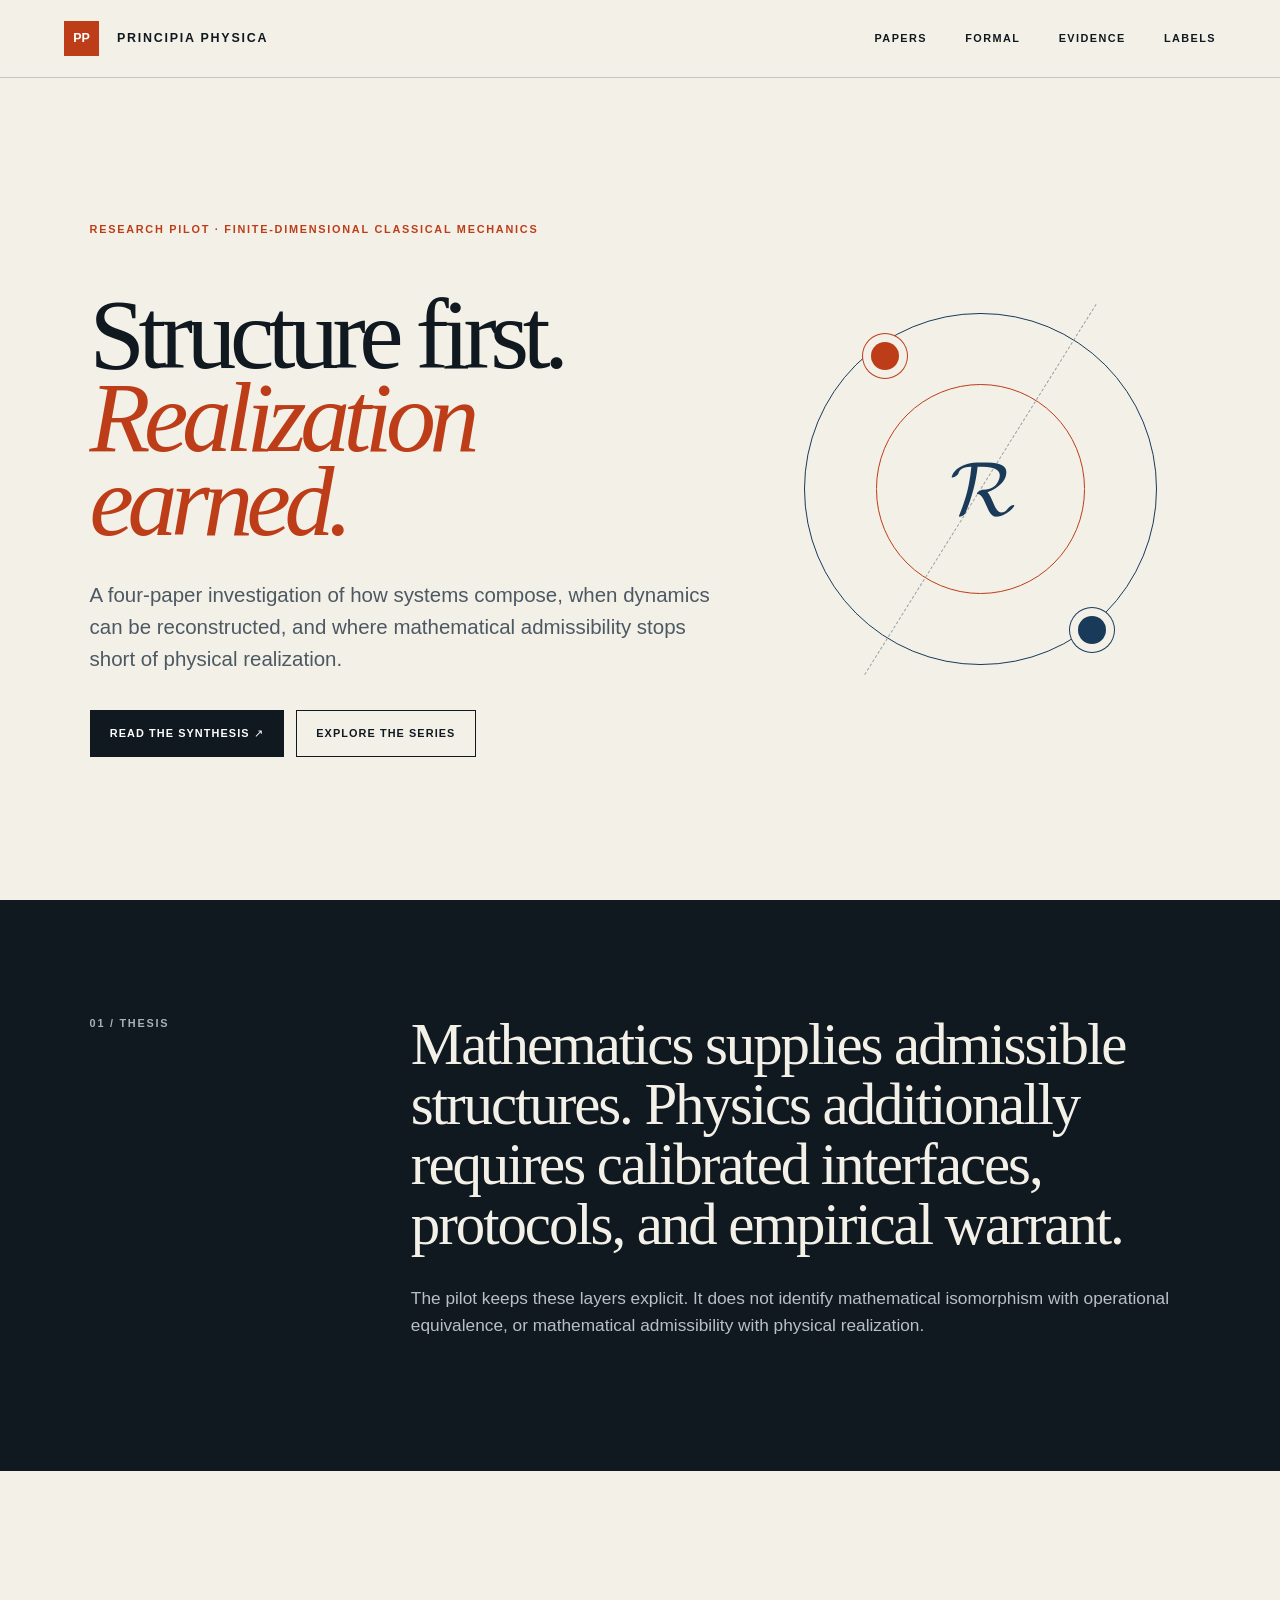
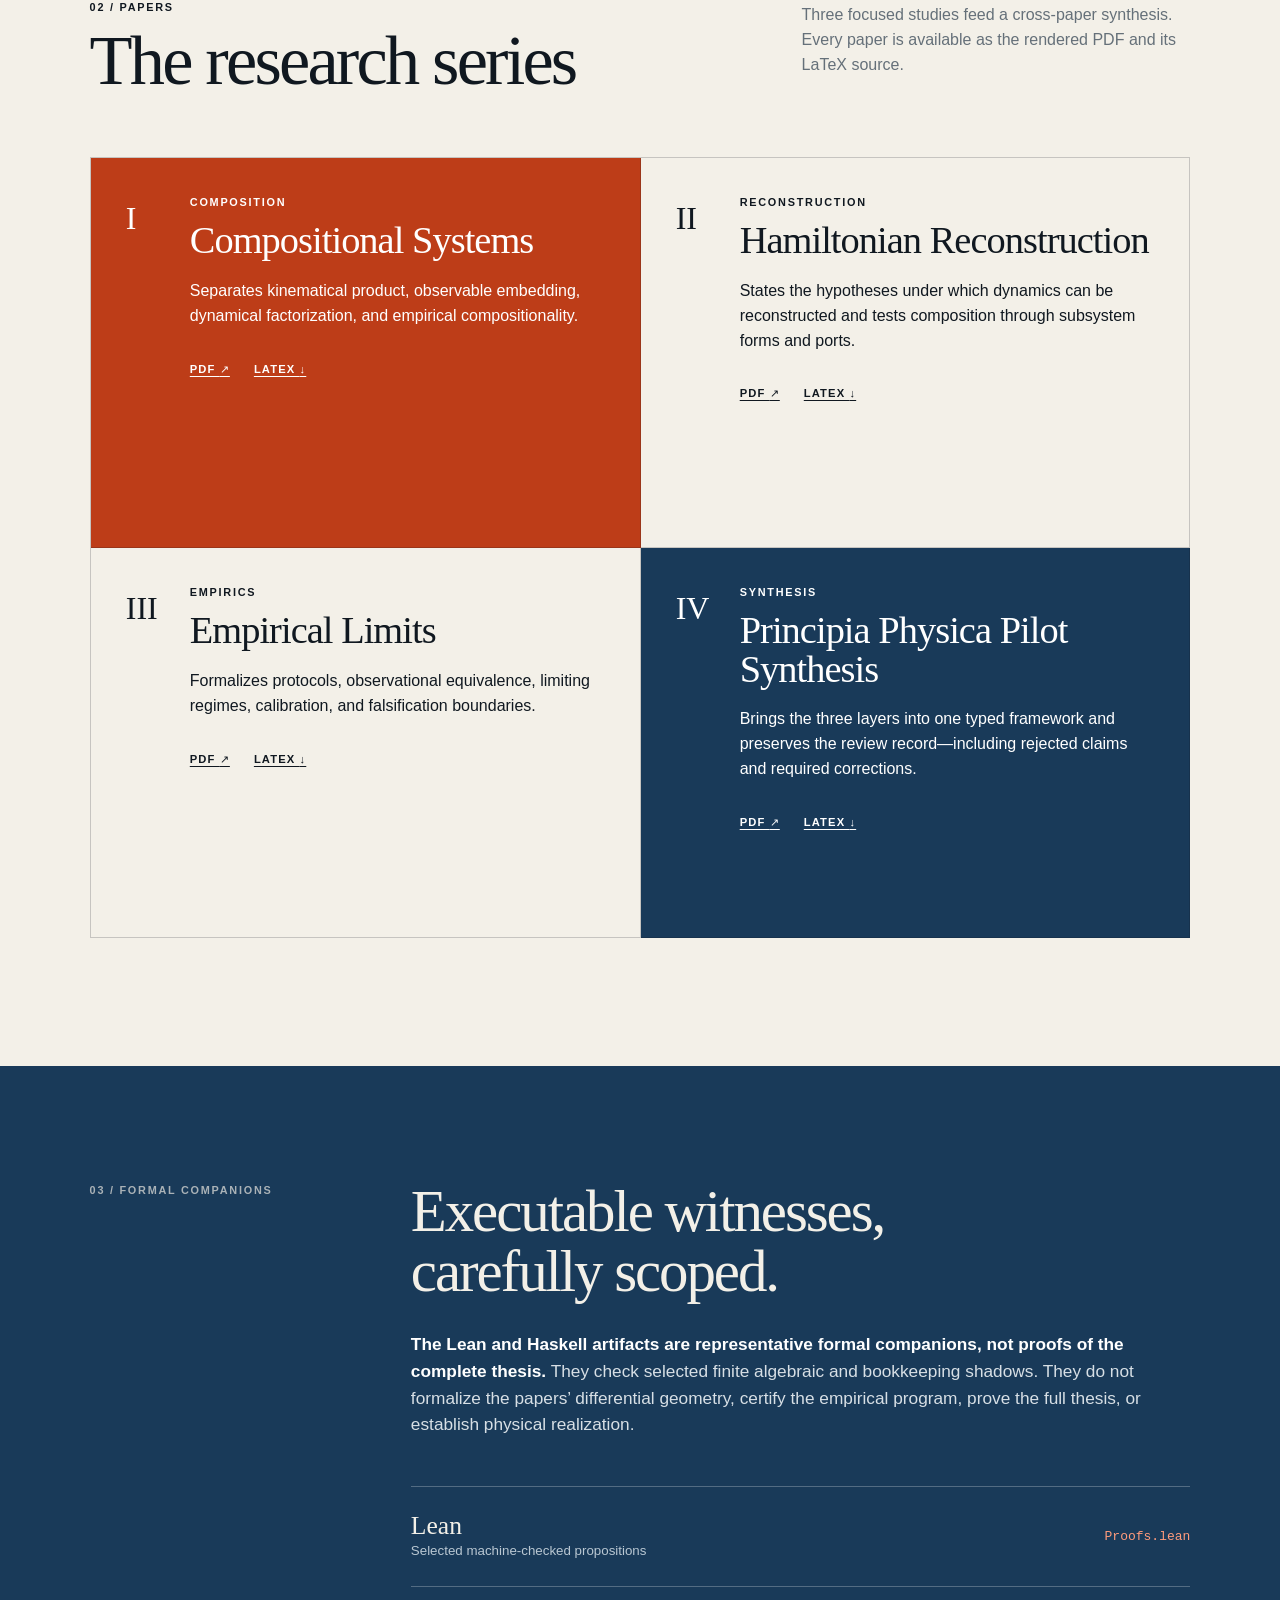
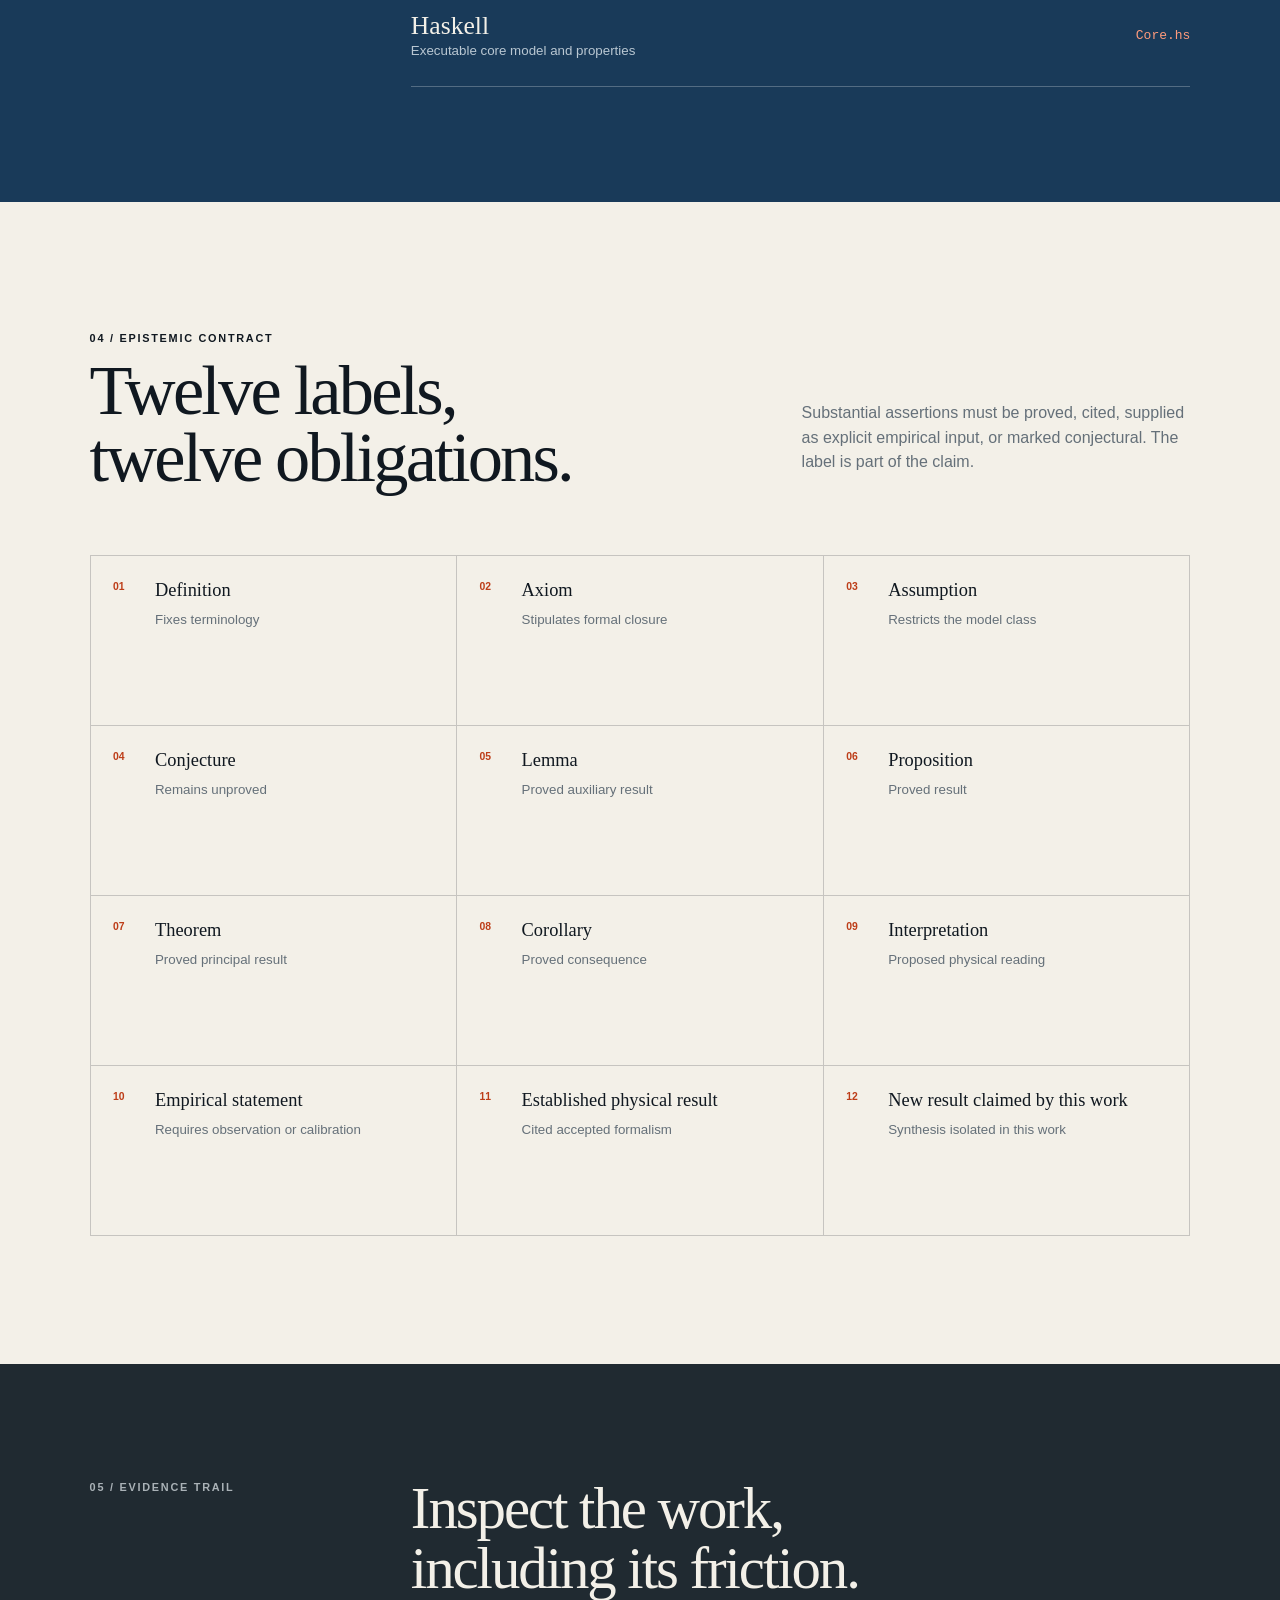
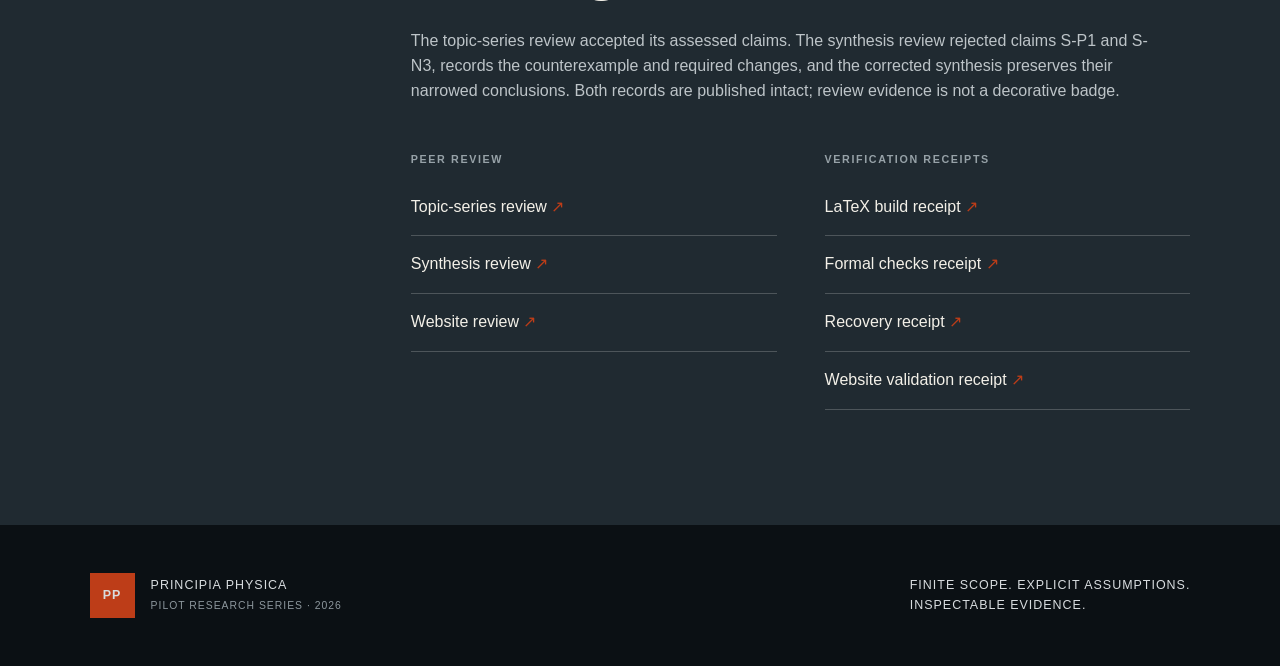
==== website/index.html @ 063b4751 "Release" ====
<!doctype html>
<html lang="en">
<head>
  <meta charset="utf-8">
  <meta name="viewport" content="width=device-width, initial-scale=1">
  <meta name="description" content="A four-paper pilot on composition, reconstruction, and empirical discipline in finite-dimensional classical mechanics.">
  <meta property="og:type" content="website">
  <meta property="og:title" content="Principia Physica — Pilot Series">
  <meta property="og:description" content="Four papers, representative formal companions, and an inspectable evidence trail.">
  <meta property="og:image" content="og.png">
  <meta property="og:image:width" content="1200">
  <meta property="og:image:height" content="630">
  <meta name="twitter:card" content="summary_large_image">
  <title>Principia Physica — Pilot Series</title>
  <link rel="stylesheet" href="styles.css">
</head>
<body>
  <a class="skip-link" href="#content">Skip to content</a>
  <header class="masthead">
    <a class="wordmark" href="#top" aria-label="Principia Physica home"><span>PP</span> Principia Physica</a>
    <nav aria-label="Primary navigation">
      <a href="#papers">Papers</a><a href="#formal">Formal</a><a href="#evidence">Evidence</a><a href="#labels">Labels</a>
    </nav>
  </header>
  <main id="content">
    <section class="hero" id="top" aria-labelledby="hero-title">
      <div class="hero-copy">
        <p class="kicker">Research pilot · finite-dimensional classical mechanics</p>
        <h1 id="hero-title">Structure first.<br><em>Realization earned.</em></h1>
        <p class="lede">A four-paper investigation of how systems compose, when dynamics can be reconstructed, and where mathematical admissibility stops short of physical realization.</p>
        <div class="hero-actions"><a class="button primary" href="papers/pdf/synthesis.pdf">Read the synthesis <span aria-hidden="true">↗</span></a><a class="button" href="#papers">Explore the series</a></div>
      </div>
      <div class="orbit" aria-hidden="true"><div class="ring ring-one"></div><div class="ring ring-two"></div><div class="axis"></div><div class="mass mass-a"></div><div class="mass mass-b"></div><span>𝓡</span></div>
    </section>

    <section class="thesis band" aria-labelledby="thesis-title">
      <p class="section-number">01 / Thesis</p>
      <div><h2 id="thesis-title">Mathematics supplies admissible structures. Physics additionally requires calibrated interfaces, protocols, and empirical warrant.</h2><p>The pilot keeps these layers explicit. It does not identify mathematical isomorphism with operational equivalence, or mathematical admissibility with physical realization.</p></div>
    </section>

    <section class="papers" id="papers" aria-labelledby="papers-title">
      <div class="section-head"><div><p class="section-number">02 / Papers</p><h2 id="papers-title">The research series</h2></div><p>Three focused studies feed a cross-paper synthesis. Every paper is available as the rendered PDF and its LaTeX source.</p></div>
      <div class="paper-grid">
        <article class="paper featured"><p class="paper-index">I</p><div><p class="tag">Composition</p><h3>Compositional Systems</h3><p>Separates kinematical product, observable embedding, dynamical factorization, and empirical compositionality.</p><div class="links"><a href="papers/pdf/compositional-systems.pdf">PDF <span aria-hidden="true">↗</span></a><a href="papers/latex/compositional-systems.tex">LaTeX <span aria-hidden="true">↓</span></a></div></div></article>
        <article class="paper"><p class="paper-index">II</p><div><p class="tag">Reconstruction</p><h3>Hamiltonian Reconstruction</h3><p>States the hypotheses under which dynamics can be reconstructed and tests composition through subsystem forms and ports.</p><div class="links"><a href="papers/pdf/hamiltonian-reconstruction.pdf">PDF <span aria-hidden="true">↗</span></a><a href="papers/latex/hamiltonian-reconstruction.tex">LaTeX <span aria-hidden="true">↓</span></a></div></div></article>
        <article class="paper"><p class="paper-index">III</p><div><p class="tag">Empirics</p><h3>Empirical Limits</h3><p>Formalizes protocols, observational equivalence, limiting regimes, calibration, and falsification boundaries.</p><div class="links"><a href="papers/pdf/empirical-limits.pdf">PDF <span aria-hidden="true">↗</span></a><a href="papers/latex/empirical-limits.tex">LaTeX <span aria-hidden="true">↓</span></a></div></div></article>
        <article class="paper synthesis"><p class="paper-index">IV</p><div><p class="tag">Synthesis</p><h3>Principia Physica Pilot Synthesis</h3><p>Brings the three layers into one typed framework and preserves the review record—including rejected claims and required corrections.</p><div class="links"><a href="papers/pdf/synthesis.pdf">PDF <span aria-hidden="true">↗</span></a><a href="papers/latex/synthesis.tex">LaTeX <span aria-hidden="true">↓</span></a></div></div></article>
      </div>
    </section>

    <section class="formal band" id="formal" aria-labelledby="formal-title">
      <p class="section-number">03 / Formal companions</p>
      <div><h2 id="formal-title">Executable witnesses,<br>carefully scoped.</h2><p class="formal-note"><strong>The Lean and Haskell artifacts are representative formal companions, not proofs of the complete thesis.</strong> They check selected finite algebraic and bookkeeping shadows. They do not formalize the papers’ differential geometry, certify the empirical program, prove the full thesis, or establish physical realization.</p><div class="artifact-list"><a href="formal/lean/Proofs.lean"><span><b>Lean</b><small>Selected machine-checked propositions</small></span><code>Proofs.lean</code></a><a href="formal/haskell/Core.hs"><span><b>Haskell</b><small>Executable core model and properties</small></span><code>Core.hs</code></a></div></div>
    </section>

    <section class="labels" id="labels" aria-labelledby="labels-title">
      <div class="section-head"><div><p class="section-number">04 / Epistemic contract</p><h2 id="labels-title">Twelve labels,<br>twelve obligations.</h2></div><p>Substantial assertions must be proved, cited, supplied as explicit empirical input, or marked conjectural. The label is part of the claim.</p></div>
      <ol class="label-grid">
        <li><span>01</span><b>Definition</b><small>Fixes terminology</small></li><li><span>02</span><b>Axiom</b><small>Stipulates formal closure</small></li><li><span>03</span><b>Assumption</b><small>Restricts the model class</small></li><li><span>04</span><b>Conjecture</b><small>Remains unproved</small></li><li><span>05</span><b>Lemma</b><small>Proved auxiliary result</small></li><li><span>06</span><b>Proposition</b><small>Proved result</small></li><li><span>07</span><b>Theorem</b><small>Proved principal result</small></li><li><span>08</span><b>Corollary</b><small>Proved consequence</small></li><li><span>09</span><b>Interpretation</b><small>Proposed physical reading</small></li><li><span>10</span><b>Empirical statement</b><small>Requires observation or calibration</small></li><li><span>11</span><b>Established physical result</b><small>Cited accepted formalism</small></li><li><span>12</span><b>New result claimed by this work</b><small>Synthesis isolated in this work</small></li>
      </ol>
    </section>

    <section class="evidence band" id="evidence" aria-labelledby="evidence-title">
      <p class="section-number">05 / Evidence trail</p>
      <div><h2 id="evidence-title">Inspect the work,<br>including its friction.</h2><p>The topic-series review accepted its assessed claims. The synthesis review rejected claims S-P1 and S-N3, records the counterexample and required changes, and the corrected synthesis preserves their narrowed conclusions. Both records are published intact; review evidence is not a decorative badge.</p><div class="evidence-grid"><div><h3>Peer review</h3><a href="reviews/topic-series-review.json">Topic-series review</a><a href="reviews/synthesis-review.json">Synthesis review</a><a href="reviews/website-review.json">Website review</a></div><div><h3>Verification receipts</h3><a href="receipts/latex.json">LaTeX build receipt</a><a href="receipts/formal.json">Formal checks receipt</a><a href="receipts/recovery.json">Recovery receipt</a><a href="receipts/website.json">Website validation receipt</a></div></div></div>
    </section>
  </main>
  <footer><div><span class="footer-mark">PP</span><p>PRINCIPIA PHYSICA<br><small>Pilot research series · 2026</small></p></div><p>Finite scope. Explicit assumptions.<br>Inspectable evidence.</p></footer>
</body>
</html>
---- website/styles.css ----
@import url('data:text/css,');
:root{--ink:#101820;--paper:#f3f0e8;--cream:#e7e2d7;--orange:#bd3d18;--blue:#193a59;--muted:#657079;--line:rgba(16,24,32,.2);font-family:Arial,Helvetica,sans-serif;color:var(--ink);background:var(--paper);font-synthesis:none}

*{box-sizing:border-box}
html{scroll-behavior:smooth}
body{margin:0;background:var(--paper);line-height:1.55}
a{color:inherit;text-underline-offset:.23em}
a:focus-visible{outline:3px solid var(--orange);outline-offset:4px}
.skip-link{position:absolute;top:-5rem;left:1rem;background:var(--ink);color:white;padding:.8rem 1rem;z-index:20}
.skip-link:focus{top:1rem}
.masthead{height:78px;border-bottom:1px solid var(--line);display:flex;align-items:center;justify-content:space-between;padding:0 clamp(1.25rem,5vw,5rem);position:relative;z-index:2}
.wordmark{text-decoration:none;text-transform:uppercase;letter-spacing:.14em;font-size:.78rem;font-weight:700}
.wordmark span{display:inline-grid;place-items:center;width:35px;height:35px;background:var(--orange);color:white;margin-right:.8rem;letter-spacing:0}
.masthead nav{display:flex;gap:clamp(1rem,3vw,3rem)}
.masthead nav a{text-decoration:none;text-transform:uppercase;font-size:.68rem;font-weight:700;letter-spacing:.13em}
.hero{min-height:calc(100vh - 78px);display:grid;grid-template-columns:minmax(0,1.2fr) minmax(320px,.8fr);align-items:center;gap:4vw;padding:clamp(4rem,9vw,9rem) clamp(1.25rem,7vw,8rem);overflow:hidden}
.kicker,.section-number,.tag{text-transform:uppercase;letter-spacing:.16em;font-size:.68rem;font-weight:700}
.kicker{color:var(--orange)}
h1,h2,h3,p{margin-top:0}
h1,h2{font-family:Georgia,'Times New Roman',serif;font-weight:400}
h1{font-size:clamp(3.5rem,7.8vw,8.3rem);line-height:.84;letter-spacing:-.065em;margin:.55em 0 .35em;max-width:950px}
h1 em{color:var(--orange);font-weight:400}
.lede{max-width:650px;color:#4c5862;font-size:clamp(1.05rem,1.6vw,1.35rem)}
.hero-actions{display:flex;gap:.75rem;flex-wrap:wrap;margin-top:2.2rem}
.button{padding:.9rem 1.2rem;border:1px solid var(--ink);text-decoration:none;text-transform:uppercase;letter-spacing:.1em;font-weight:700;font-size:.68rem}
.button.primary{background:var(--ink);color:white}
.orbit{aspect-ratio:1;position:relative;max-width:470px;width:100%;margin:auto}
.ring{position:absolute;border:1px solid var(--blue);border-radius:50%;inset:8%}
.ring-two{inset:25%;border-color:var(--orange)}
.axis{position:absolute;left:50%;top:-2%;height:104%;border-left:1px dashed #9ba1a4;transform:rotate(32deg)}
.mass{position:absolute;width:28px;height:28px;border-radius:50%;background:var(--orange);box-shadow:0 0 0 8px var(--paper),0 0 0 9px var(--orange)}
.mass-a{top:15%;left:24%}
.mass-b{bottom:13%;right:20%;background:var(--blue);box-shadow:0 0 0 8px var(--paper),0 0 0 9px var(--blue)}
.orbit>span{position:absolute;inset:0;display:grid;place-items:center;font:italic 5rem Georgia;color:var(--blue)}
.band{background:var(--ink);color:var(--paper);padding:clamp(4rem,9vw,8rem) clamp(1.25rem,7vw,8rem);display:grid;grid-template-columns:minmax(130px,.33fr) minmax(0,1fr);gap:4rem}
.band .section-number{color:#aab2b7}
.band h2{font-size:clamp(2.2rem,4.6vw,5.2rem);line-height:1.02;letter-spacing:-.035em;margin-bottom:.5em}
.thesis p:last-child{color:#b9c0c4;max-width:760px;font-size:1.08rem}
.papers,.labels{padding:clamp(5rem,10vw,10rem) clamp(1.25rem,7vw,8rem)}
.section-head{display:grid;grid-template-columns:1.25fr .75fr;gap:4rem;align-items:end;margin-bottom:4rem}
.section-head h2{font-size:clamp(2.6rem,5.5vw,6rem);line-height:.95;letter-spacing:-.04em;margin:0}
.section-head>p{color:var(--muted);max-width:450px}
.paper-grid{display:grid;grid-template-columns:repeat(2,1fr);border-top:1px solid var(--line);border-left:1px solid var(--line)}
.paper{min-height:390px;padding:2.2rem;display:grid;grid-template-columns:48px 1fr;gap:1rem;border-right:1px solid var(--line);border-bottom:1px solid var(--line)}
.paper.featured{background:var(--orange);color:#fff}
.paper.synthesis{background:var(--blue);color:#fff}
.paper-index{font-family:Georgia,serif;font-size:2rem}
.paper h3{font:400 clamp(1.7rem,3vw,3.25rem)/1 Georgia,serif;letter-spacing:-.025em;margin:.6rem 0 1.2rem}
.paper p:not(.tag,.paper-index){max-width:480px}
.links{display:flex;gap:1.5rem;margin-top:2rem}
.links a{text-transform:uppercase;font-size:.7rem;letter-spacing:.1em;font-weight:700}
.formal{background:var(--blue)}
.formal-note{max-width:770px;color:#d7dfe5;font-size:1.08rem}
.formal-note strong{color:white}
.artifact-list{margin-top:3rem;border-top:1px solid rgba(255,255,255,.25)}
.artifact-list a{display:flex;justify-content:space-between;align-items:center;gap:1rem;padding:1.5rem 0;border-bottom:1px solid rgba(255,255,255,.25);text-decoration:none}
.artifact-list span{display:flex;flex-direction:column}
.artifact-list b{font:400 1.6rem Georgia}
.artifact-list small{color:#b9c7d2}
.artifact-list code{color:#ff9b7c}
.label-grid{list-style:none;padding:0;margin:0;display:grid;grid-template-columns:repeat(3,1fr);border-top:1px solid var(--line);border-left:1px solid var(--line)}
.label-grid li{min-height:170px;padding:1.4rem;border-right:1px solid var(--line);border-bottom:1px solid var(--line);display:grid;grid-template-columns:42px 1fr;align-content:start}
.label-grid span{font-size:.65rem;color:var(--orange);font-weight:700}
.label-grid b{font-family:Georgia,serif;font-size:1.15rem;font-weight:400;line-height:1.25}
.label-grid small{grid-column:2;color:var(--muted);margin-top:.5rem}
.evidence{background:#202a31}
.evidence>div>p{color:#bdc4c8;max-width:760px}
.evidence-grid{display:grid;grid-template-columns:1fr 1fr;gap:3rem;margin-top:3rem}
.evidence-grid h3{text-transform:uppercase;letter-spacing:.15em;font-size:.67rem;color:#97a2a8}
.evidence-grid a{display:block;padding:1rem 0;border-bottom:1px solid rgba(255,255,255,.2);text-decoration:none}
.evidence-grid a::after{content:' ↗';color:var(--orange)}
footer{background:#0b1014;color:#d8dcdf;padding:3rem clamp(1.25rem,7vw,8rem);display:flex;justify-content:space-between;align-items:center;font-size:.78rem;letter-spacing:.08em;text-transform:uppercase}
footer>div{display:flex;align-items:center;gap:1rem}
.footer-mark{display:grid;place-items:center;width:45px;height:45px;background:var(--orange);font-weight:700}
footer p{margin:0}
footer small{color:#8d979d}

@media(max-width:800px){.masthead{height:auto;min-height:78px;align-items:flex-start;flex-direction:column;gap:.7rem;padding-top:1rem;padding-bottom:.8rem}
.masthead nav{display:flex;width:100%;gap:1.25rem;overflow-x:auto;padding:.2rem 0}
.masthead nav a{white-space:nowrap}
.hero{grid-template-columns:1fr;min-height:auto}
.orbit{max-width:330px}
.band,.section-head{grid-template-columns:1fr;gap:1.5rem}
.paper-grid{grid-template-columns:1fr}
.paper{min-height:330px}
.label-grid{grid-template-columns:repeat(2,1fr)}
.evidence-grid{grid-template-columns:1fr}
footer{align-items:flex-start;gap:2rem;flex-direction:column}
}

@media(max-width:480px){h1{font-size:3.4rem}
.hero{padding-top:4rem}
.orbit{max-width:260px}
.paper{padding:1.4rem;grid-template-columns:34px 1fr}
.label-grid{grid-template-columns:1fr}
.artifact-list a{align-items:flex-start;flex-direction:column}
footer>p{display:none}
}

@media(prefers-reduced-motion:reduce){html{scroll-behavior:auto}
}
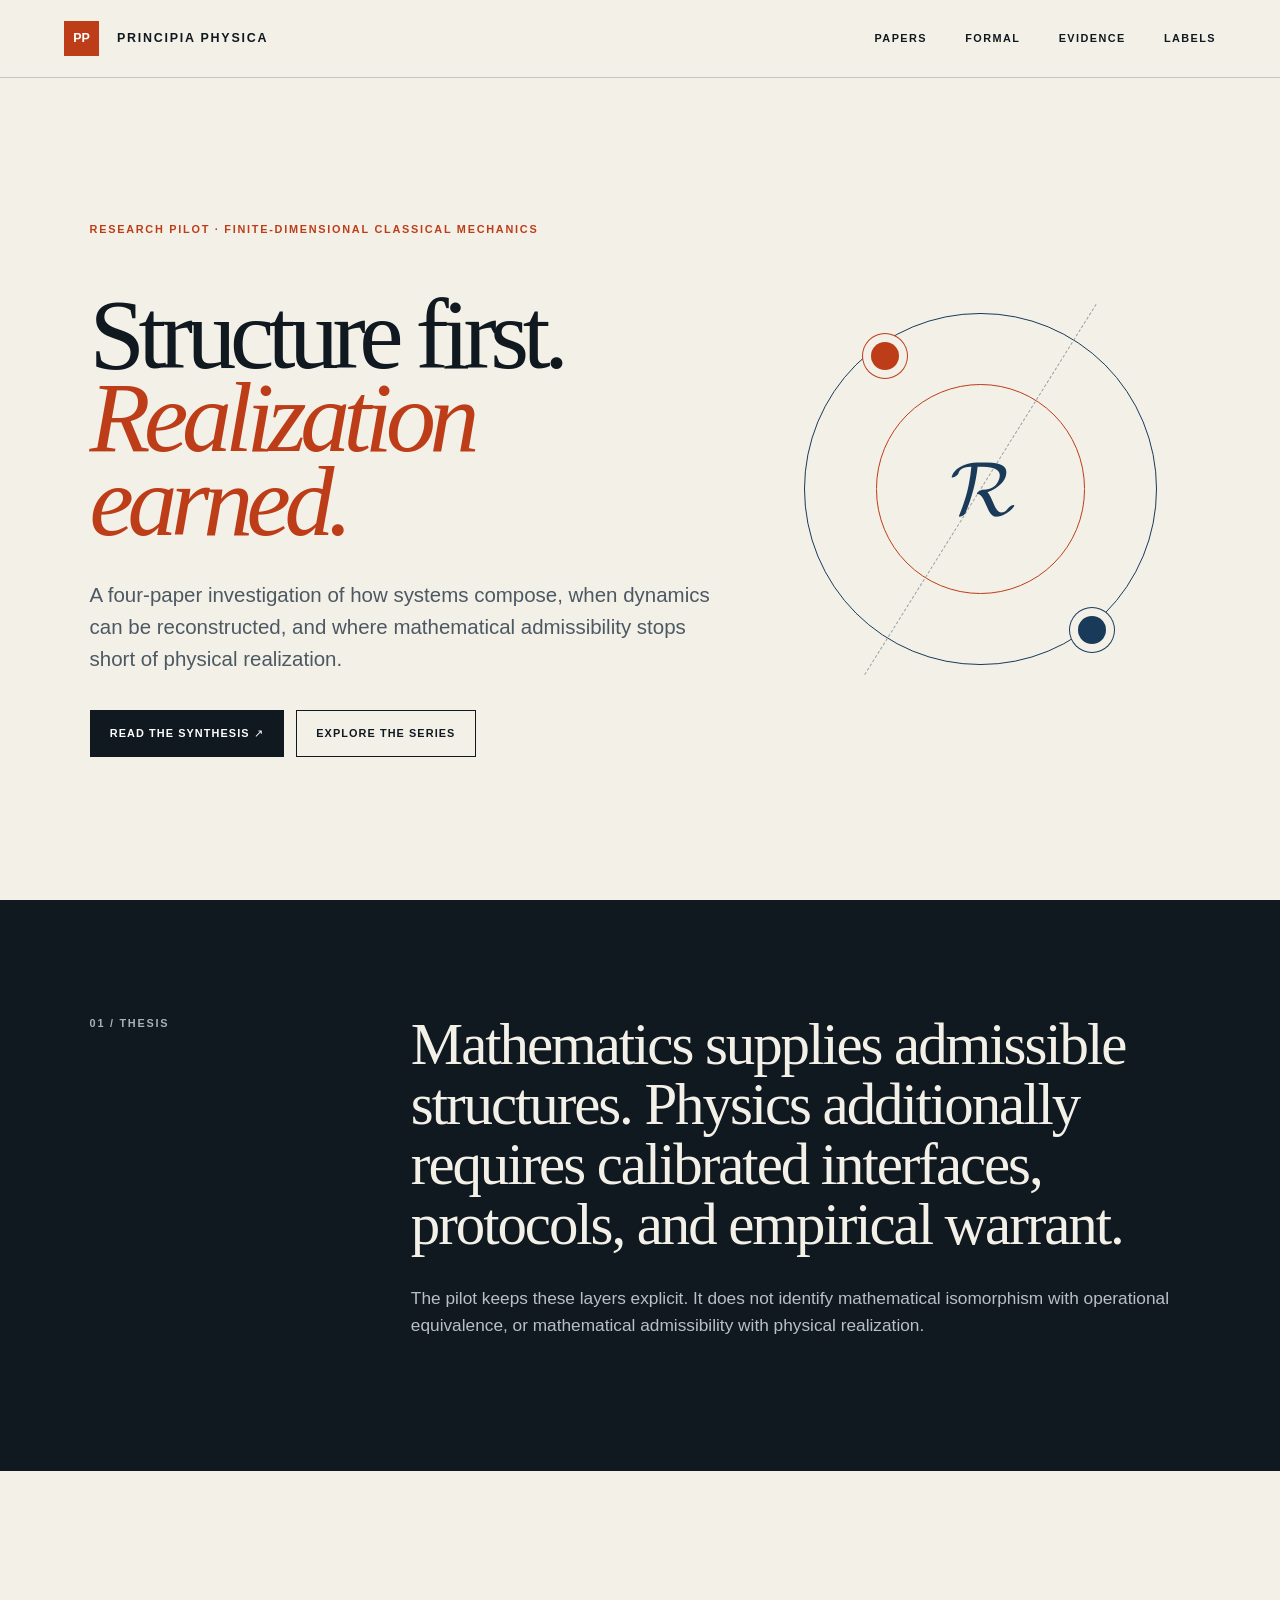
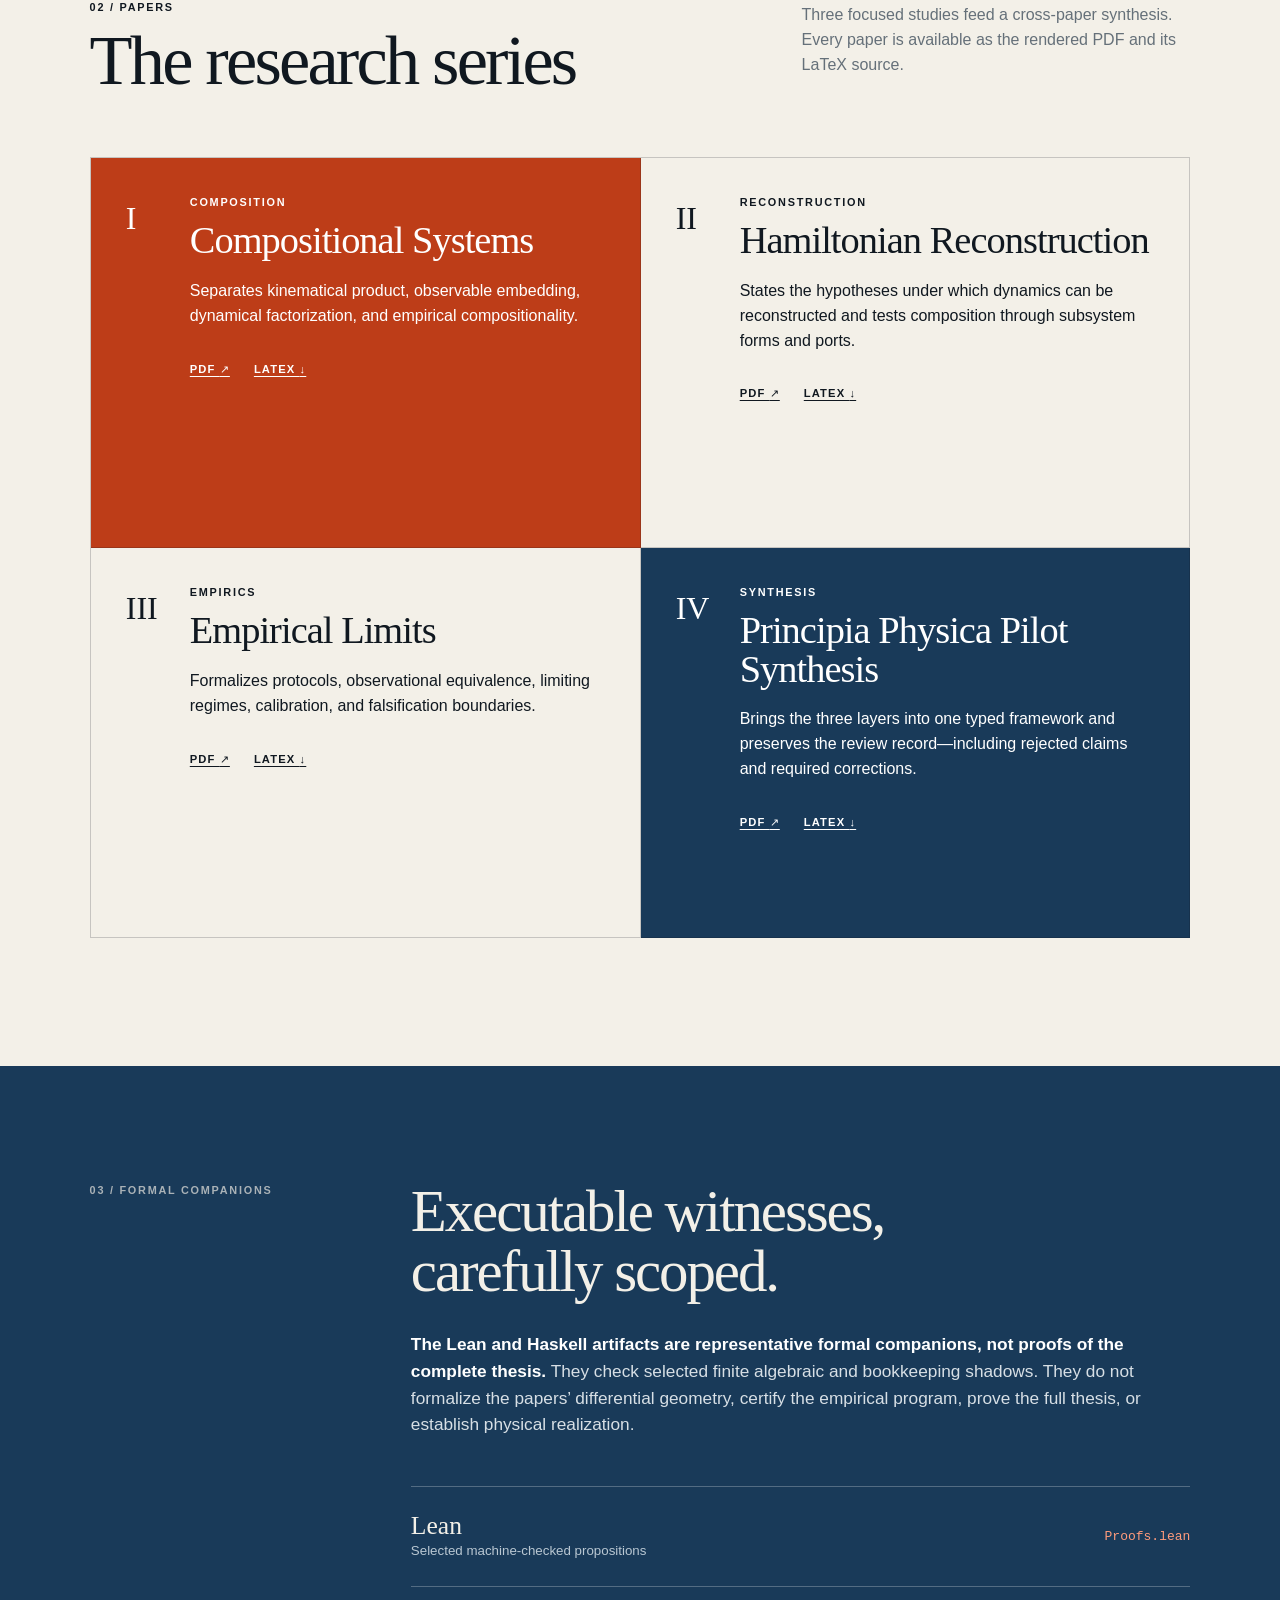
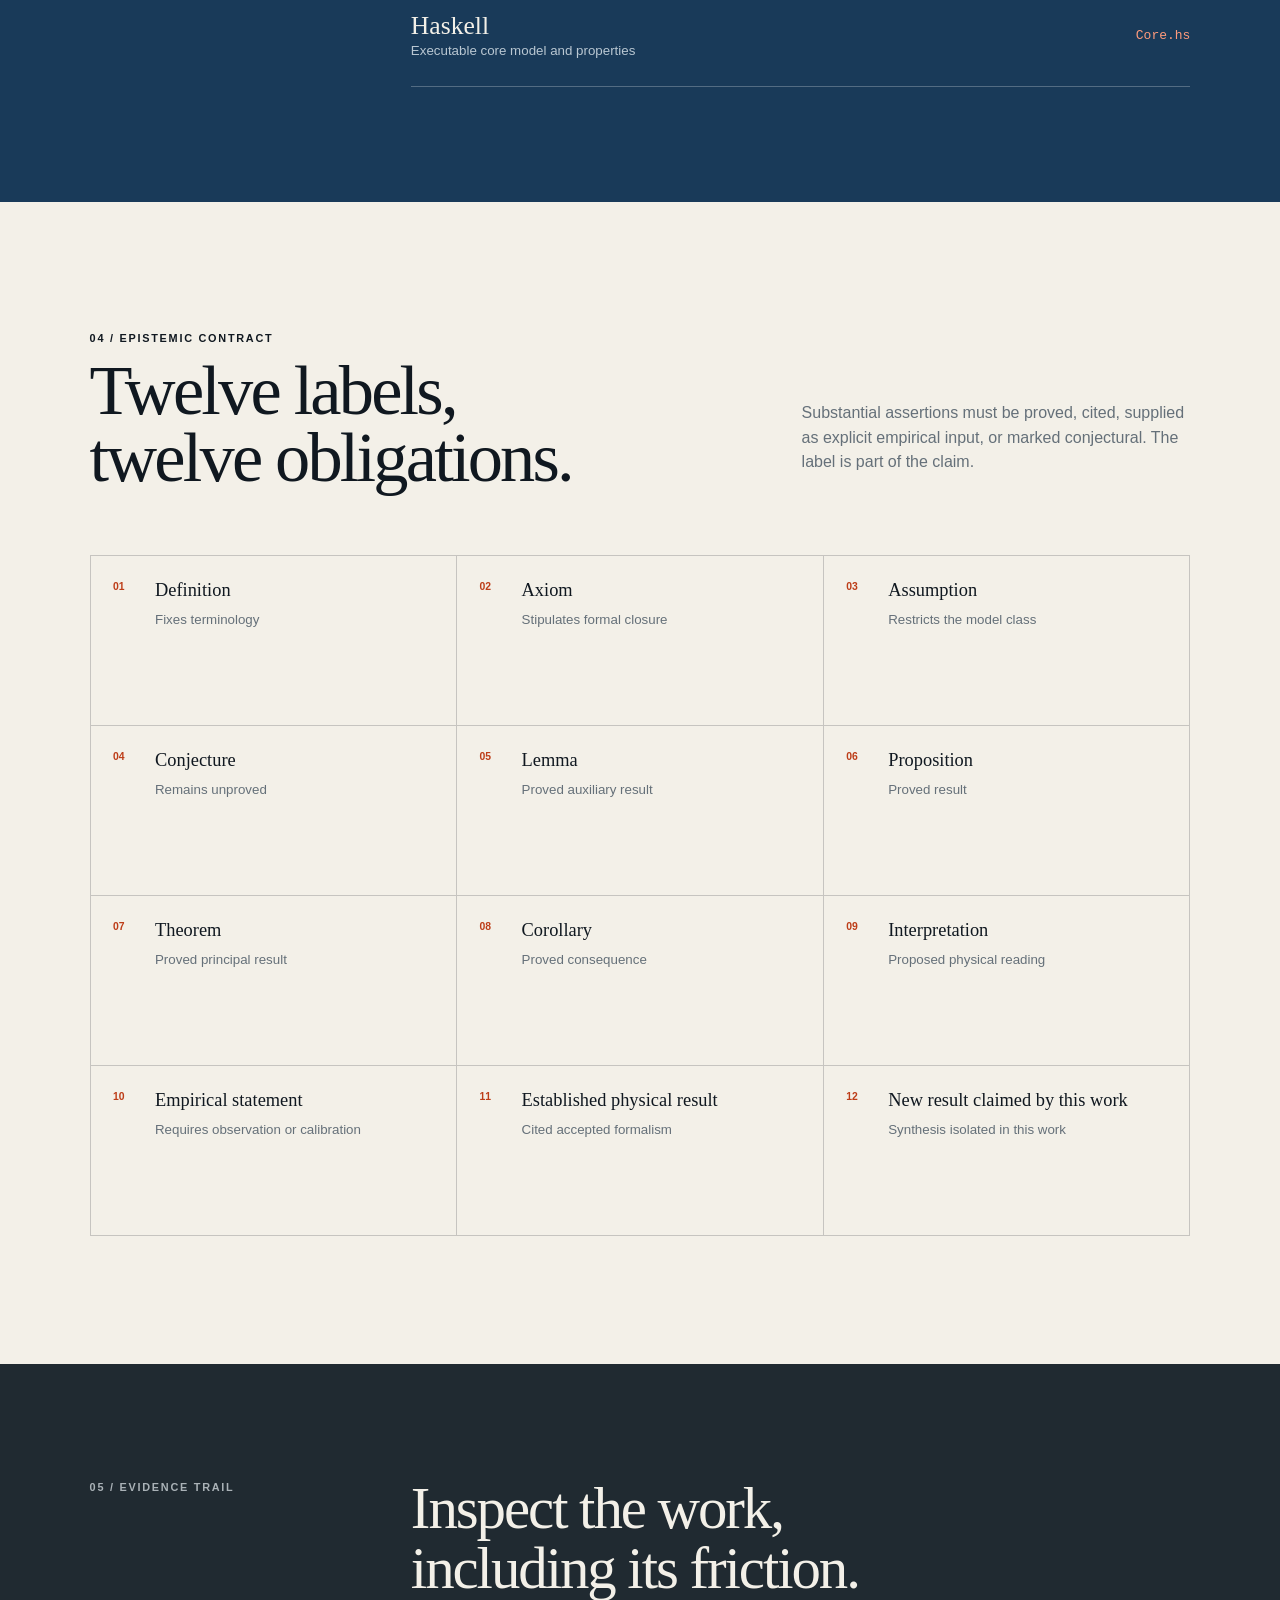
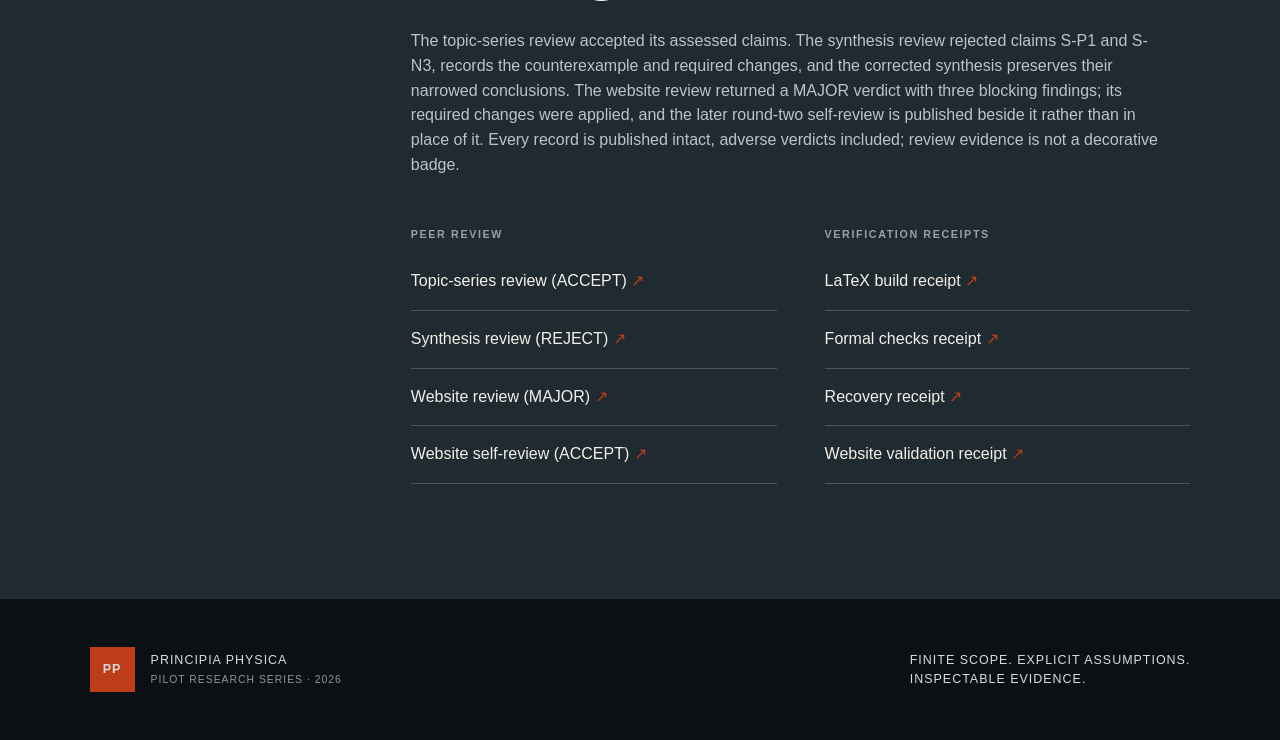
==== commit fd0bffde: "Release: correct synthesis Lemma S-L1 contraction sign; publish the external website review beside t" ====
--- a/website/index.html
+++ b/website/index.html
@@ -7,7 +7,8 @@
   <meta property="og:type" content="website">
   <meta property="og:title" content="Principia Physica — Pilot Series">
   <meta property="og:description" content="Four papers, representative formal companions, and an inspectable evidence trail.">
-  <meta property="og:image" content="og.png">
+  <meta property="og:url" content="https://principia-physica-pilot.vercel.app/">
+  <meta property="og:image" content="https://principia-physica-pilot.vercel.app/og.png">
   <meta property="og:image:width" content="1200">
   <meta property="og:image:height" content="630">
   <meta name="twitter:card" content="summary_large_image">
@@ -41,10 +42,10 @@
     <section class="papers" id="papers" aria-labelledby="papers-title">
       <div class="section-head"><div><p class="section-number">02 / Papers</p><h2 id="papers-title">The research series</h2></div><p>Three focused studies feed a cross-paper synthesis. Every paper is available as the rendered PDF and its LaTeX source.</p></div>
       <div class="paper-grid">
-        <article class="paper featured"><p class="paper-index">I</p><div><p class="tag">Composition</p><h3>Compositional Systems</h3><p>Separates kinematical product, observable embedding, dynamical factorization, and empirical compositionality.</p><div class="links"><a href="papers/pdf/compositional-systems.pdf">PDF <span aria-hidden="true">↗</span></a><a href="papers/latex/compositional-systems.tex">LaTeX <span aria-hidden="true">↓</span></a></div></div></article>
-        <article class="paper"><p class="paper-index">II</p><div><p class="tag">Reconstruction</p><h3>Hamiltonian Reconstruction</h3><p>States the hypotheses under which dynamics can be reconstructed and tests composition through subsystem forms and ports.</p><div class="links"><a href="papers/pdf/hamiltonian-reconstruction.pdf">PDF <span aria-hidden="true">↗</span></a><a href="papers/latex/hamiltonian-reconstruction.tex">LaTeX <span aria-hidden="true">↓</span></a></div></div></article>
-        <article class="paper"><p class="paper-index">III</p><div><p class="tag">Empirics</p><h3>Empirical Limits</h3><p>Formalizes protocols, observational equivalence, limiting regimes, calibration, and falsification boundaries.</p><div class="links"><a href="papers/pdf/empirical-limits.pdf">PDF <span aria-hidden="true">↗</span></a><a href="papers/latex/empirical-limits.tex">LaTeX <span aria-hidden="true">↓</span></a></div></div></article>
-        <article class="paper synthesis"><p class="paper-index">IV</p><div><p class="tag">Synthesis</p><h3>Principia Physica Pilot Synthesis</h3><p>Brings the three layers into one typed framework and preserves the review record—including rejected claims and required corrections.</p><div class="links"><a href="papers/pdf/synthesis.pdf">PDF <span aria-hidden="true">↗</span></a><a href="papers/latex/synthesis.tex">LaTeX <span aria-hidden="true">↓</span></a></div></div></article>
+        <article class="paper featured"><p class="paper-index">I</p><div><p class="tag">Composition</p><h3>Compositional Systems</h3><p>Separates kinematical product, observable embedding, dynamical factorization, and empirical compositionality.</p><div class="links"><a href="papers/pdf/compositional-systems.pdf" aria-label="Read the Compositional Systems PDF">PDF <span aria-hidden="true">↗</span></a><a href="papers/latex/compositional-systems.tex" aria-label="Download the Compositional Systems LaTeX source">LaTeX <span aria-hidden="true">↓</span></a></div></div></article>
+        <article class="paper"><p class="paper-index">II</p><div><p class="tag">Reconstruction</p><h3>Hamiltonian Reconstruction</h3><p>States the hypotheses under which dynamics can be reconstructed and tests composition through subsystem forms and ports.</p><div class="links"><a href="papers/pdf/hamiltonian-reconstruction.pdf" aria-label="Read the Hamiltonian Reconstruction PDF">PDF <span aria-hidden="true">↗</span></a><a href="papers/latex/hamiltonian-reconstruction.tex" aria-label="Download the Hamiltonian Reconstruction LaTeX source">LaTeX <span aria-hidden="true">↓</span></a></div></div></article>
+        <article class="paper"><p class="paper-index">III</p><div><p class="tag">Empirics</p><h3>Empirical Limits</h3><p>Formalizes protocols, observational equivalence, limiting regimes, calibration, and falsification boundaries.</p><div class="links"><a href="papers/pdf/empirical-limits.pdf" aria-label="Read the Empirical Limits PDF">PDF <span aria-hidden="true">↗</span></a><a href="papers/latex/empirical-limits.tex" aria-label="Download the Empirical Limits LaTeX source">LaTeX <span aria-hidden="true">↓</span></a></div></div></article>
+        <article class="paper synthesis"><p class="paper-index">IV</p><div><p class="tag">Synthesis</p><h3>Principia Physica Pilot Synthesis</h3><p>Brings the three layers into one typed framework and preserves the review record—including rejected claims and required corrections.</p><div class="links"><a href="papers/pdf/synthesis.pdf" aria-label="Read the Principia Physica Pilot Synthesis PDF">PDF <span aria-hidden="true">↗</span></a><a href="papers/latex/synthesis.tex" aria-label="Download the Principia Physica Pilot Synthesis LaTeX source">LaTeX <span aria-hidden="true">↓</span></a></div></div></article>
       </div>
     </section>
 
@@ -62,7 +63,7 @@
 
     <section class="evidence band" id="evidence" aria-labelledby="evidence-title">
       <p class="section-number">05 / Evidence trail</p>
-      <div><h2 id="evidence-title">Inspect the work,<br>including its friction.</h2><p>The topic-series review accepted its assessed claims. The synthesis review rejected claims S-P1 and S-N3, records the counterexample and required changes, and the corrected synthesis preserves their narrowed conclusions. Both records are published intact; review evidence is not a decorative badge.</p><div class="evidence-grid"><div><h3>Peer review</h3><a href="reviews/topic-series-review.json">Topic-series review</a><a href="reviews/synthesis-review.json">Synthesis review</a><a href="reviews/website-review.json">Website review</a></div><div><h3>Verification receipts</h3><a href="receipts/latex.json">LaTeX build receipt</a><a href="receipts/formal.json">Formal checks receipt</a><a href="receipts/recovery.json">Recovery receipt</a><a href="receipts/website.json">Website validation receipt</a></div></div></div>
+      <div><h2 id="evidence-title">Inspect the work,<br>including its friction.</h2><p>The topic-series review accepted its assessed claims. The synthesis review rejected claims S-P1 and S-N3, records the counterexample and required changes, and the corrected synthesis preserves their narrowed conclusions. The website review returned a MAJOR verdict with three blocking findings; its required changes were applied, and the later round-two self-review is published beside it rather than in place of it. Every record is published intact, adverse verdicts included; review evidence is not a decorative badge.</p><div class="evidence-grid"><div><h3>Peer review</h3><a href="reviews/topic-series-review.json">Topic-series review (ACCEPT)</a><a href="reviews/synthesis-review.json">Synthesis review (REJECT)</a><a href="reviews/website-review.json">Website review (MAJOR)</a><a href="reviews/website-self-review.json">Website self-review (ACCEPT)</a></div><div><h3>Verification receipts</h3><a href="receipts/latex.json">LaTeX build receipt</a><a href="receipts/formal.json">Formal checks receipt</a><a href="receipts/recovery.json">Recovery receipt</a><a href="receipts/website.json">Website validation receipt</a></div></div></div>
     </section>
   </main>
   <footer><div><span class="footer-mark">PP</span><p>PRINCIPIA PHYSICA<br><small>Pilot research series · 2026</small></p></div><p>Finite scope. Explicit assumptions.<br>Inspectable evidence.</p></footer>
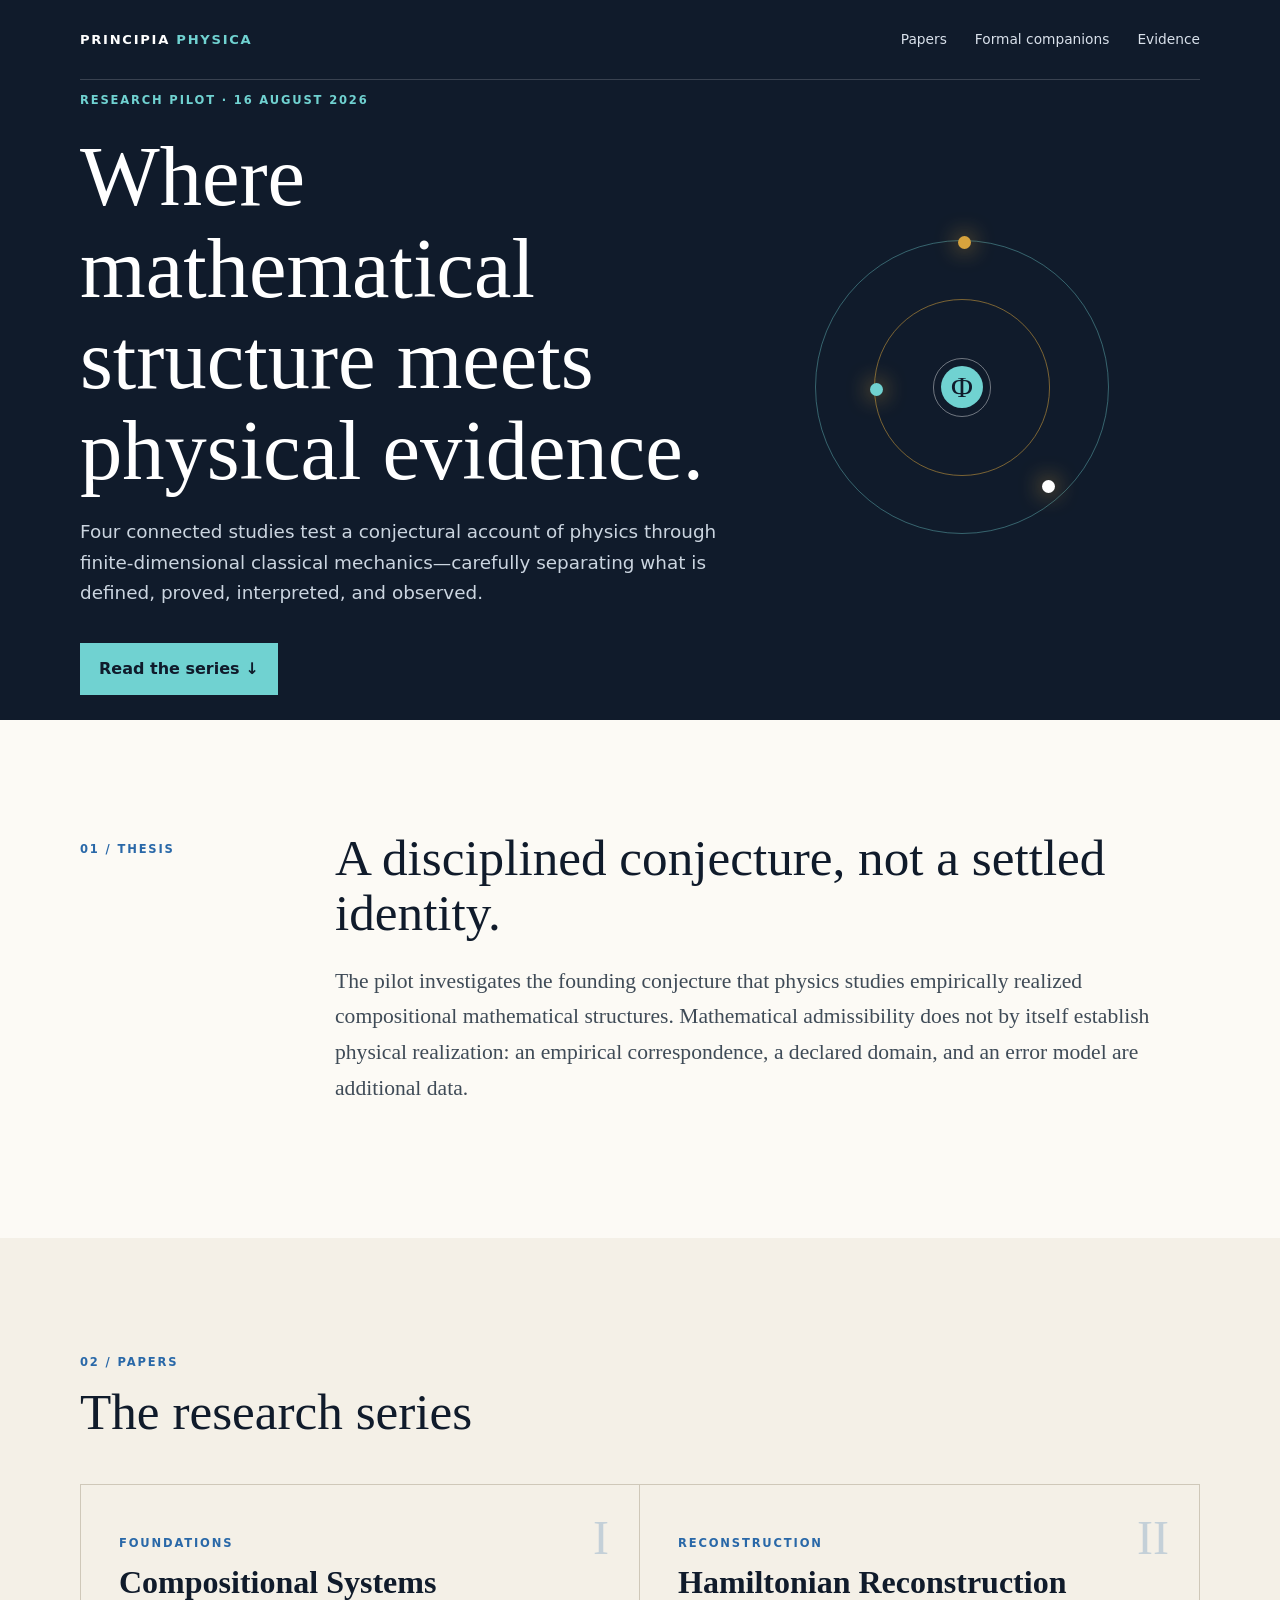
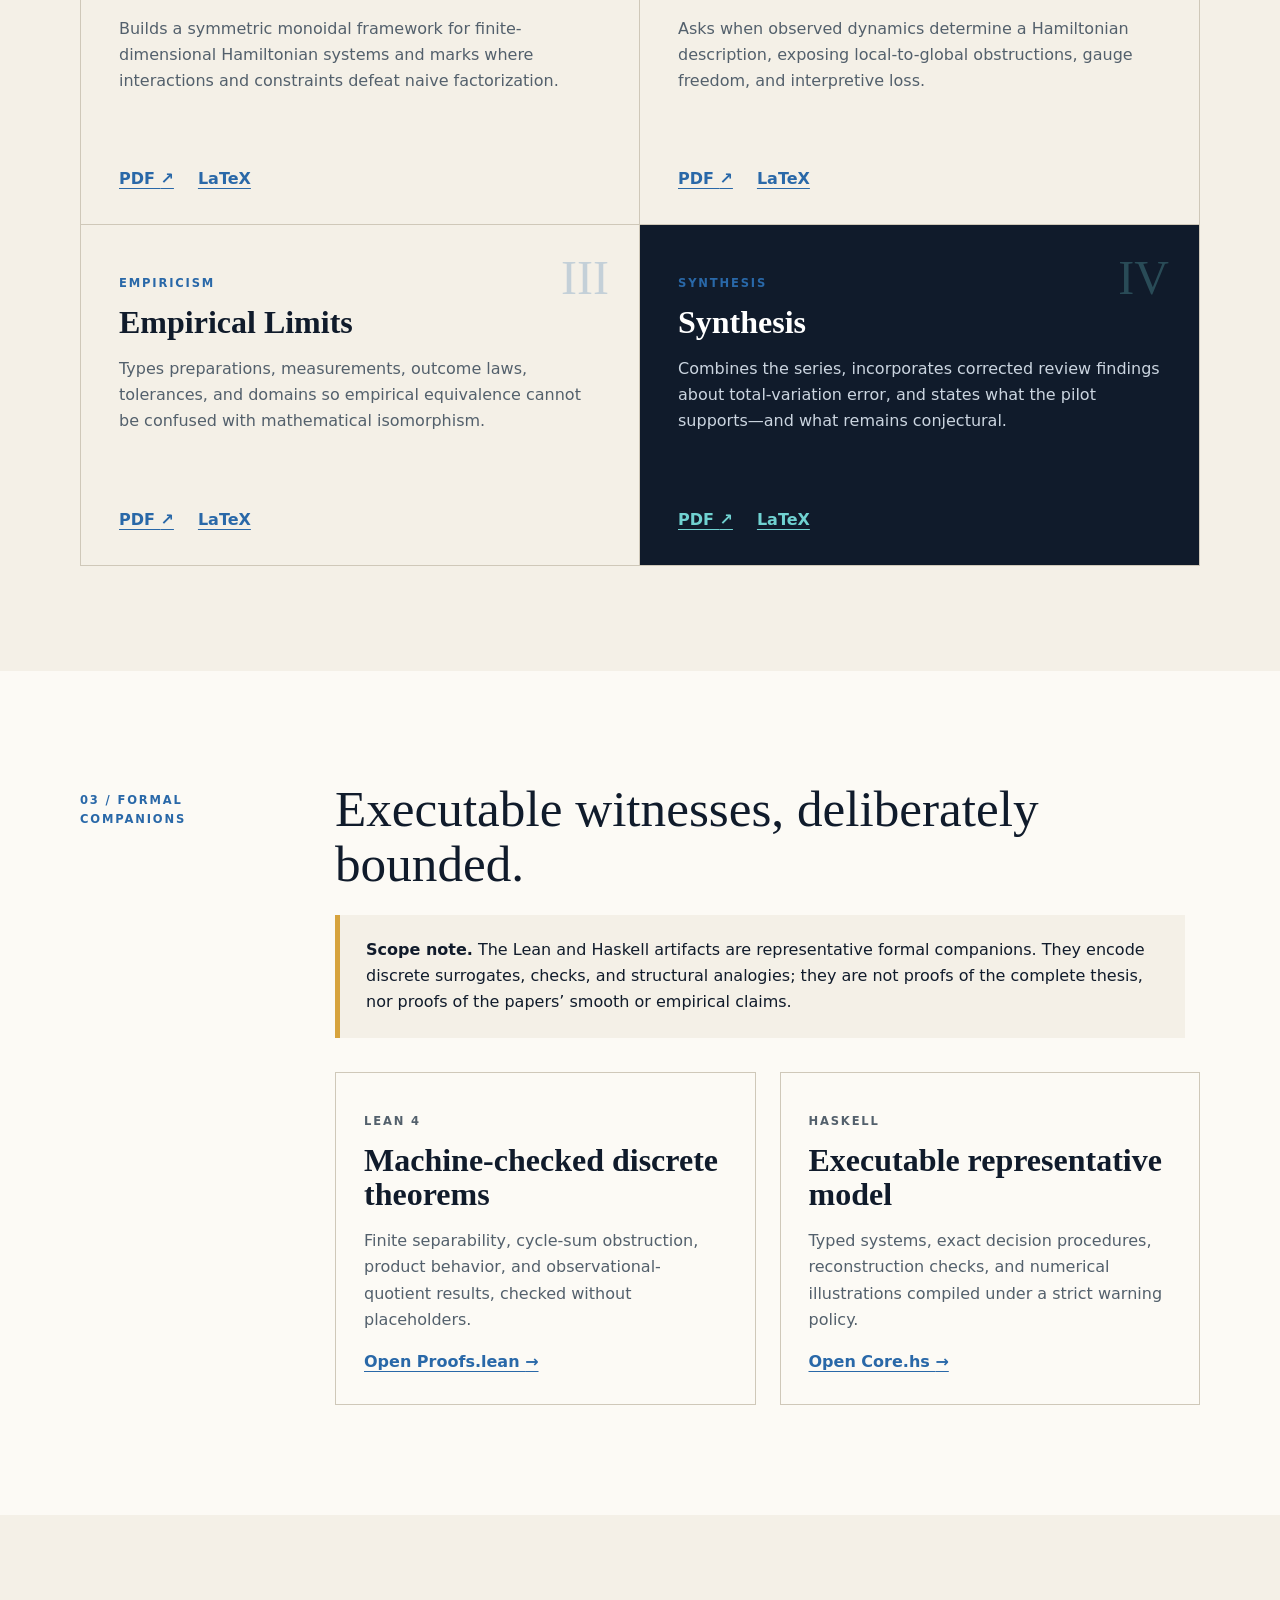
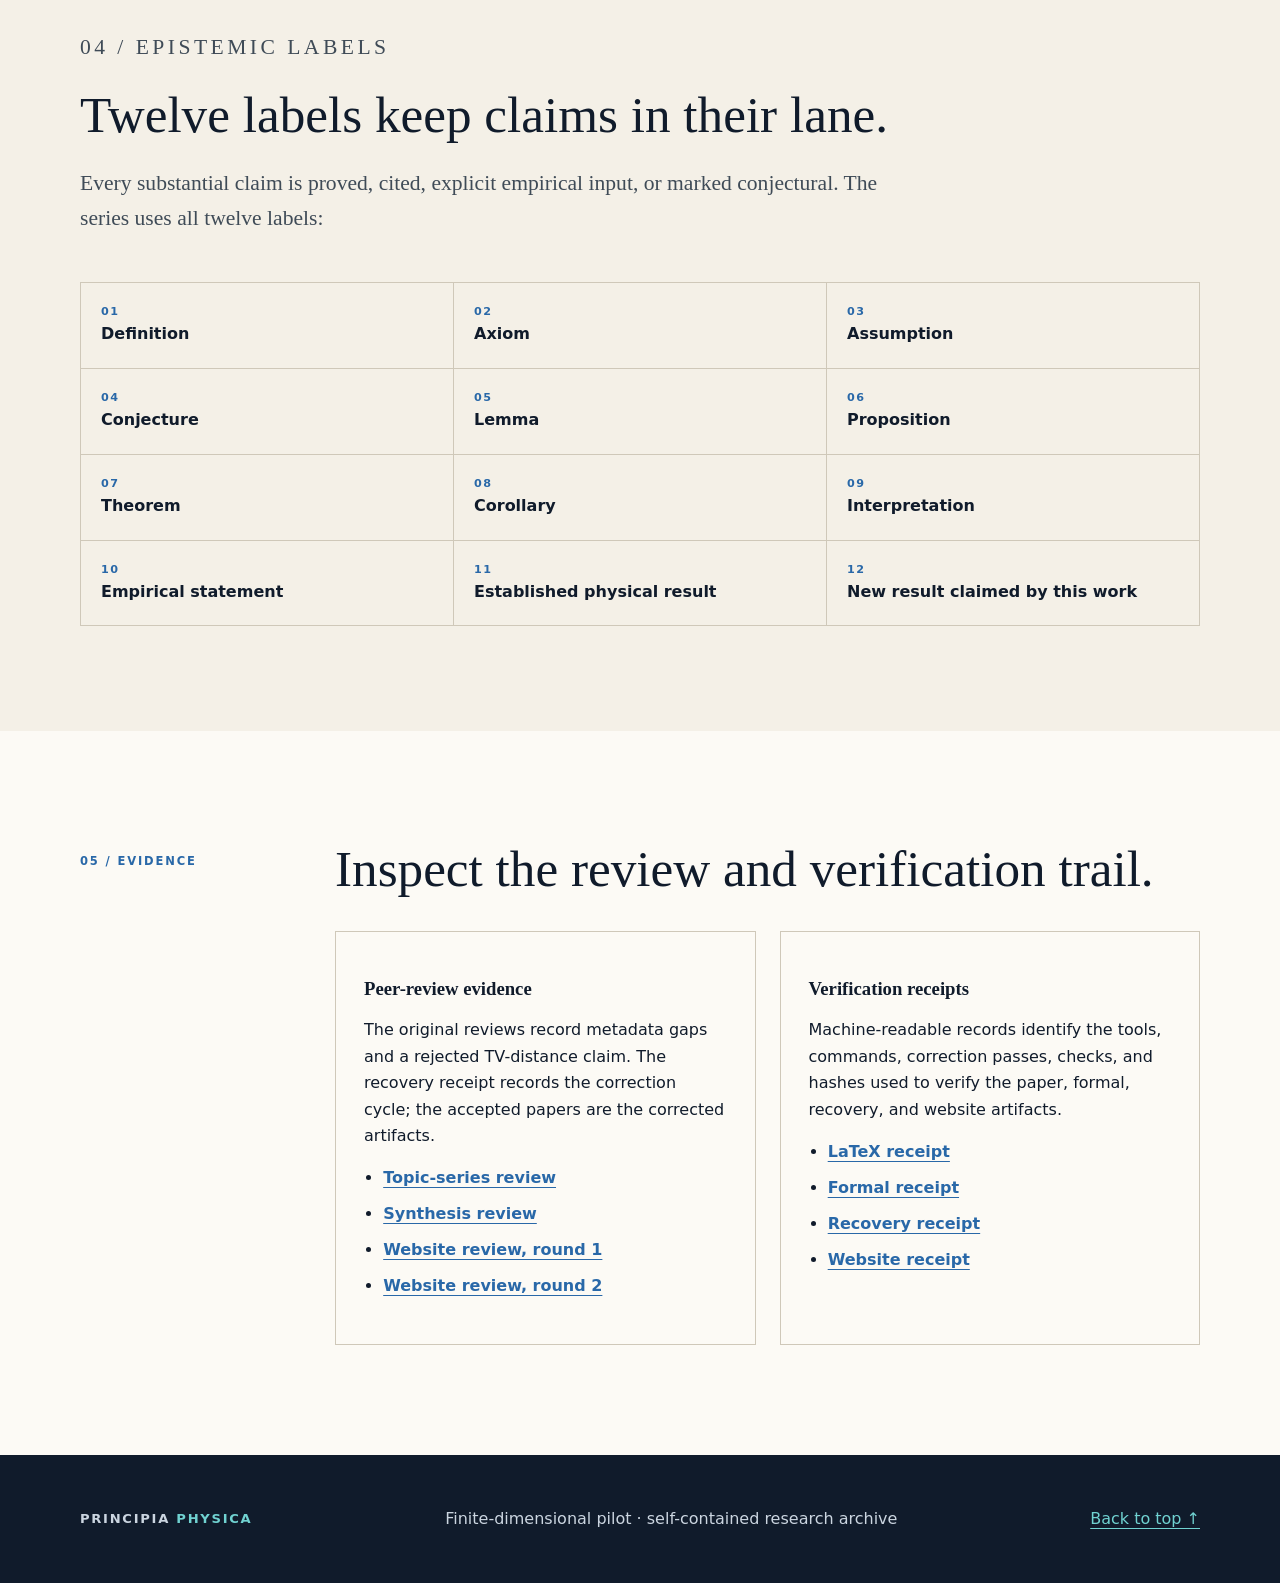
==== commit 70ce5916: "PRINCIPIA PHYSICA pilot, clean run r1: accepted release Terminal independent review verdict: ACCEPT," ====
--- a/website/index.html
+++ b/website/index.html
@@ -3,69 +3,42 @@
 <head>
   <meta charset="utf-8">
   <meta name="viewport" content="width=device-width, initial-scale=1">
-  <meta name="description" content="A four-paper pilot on composition, reconstruction, and empirical discipline in finite-dimensional classical mechanics.">
+  <meta name="theme-color" content="#101b2b">
+  <meta name="description" content="PRINCIPIA PHYSICA pilot: four papers, representative formal companions, peer reviews, and verification receipts.">
+  <meta property="og:title" content="PRINCIPIA PHYSICA — Pilot Research Series">
+  <meta property="og:description" content="A typed investigation of compositional structure, reconstruction, and empirical realization in classical physics.">
   <meta property="og:type" content="website">
-  <meta property="og:title" content="Principia Physica — Pilot Series">
-  <meta property="og:description" content="Four papers, representative formal companions, and an inspectable evidence trail.">
-  <meta property="og:url" content="https://principia-physica-pilot.vercel.app/">
-  <meta property="og:image" content="https://principia-physica-pilot.vercel.app/og.png">
+  <meta property="og:image" content="og.png">
   <meta property="og:image:width" content="1200">
   <meta property="og:image:height" content="630">
-  <meta name="twitter:card" content="summary_large_image">
-  <title>Principia Physica — Pilot Series</title>
+  <title>PRINCIPIA PHYSICA — Pilot Research Series</title>
   <link rel="stylesheet" href="styles.css">
 </head>
 <body>
-  <a class="skip-link" href="#content">Skip to content</a>
-  <header class="masthead">
-    <a class="wordmark" href="#top" aria-label="Principia Physica home"><span>PP</span> Principia Physica</a>
-    <nav aria-label="Primary navigation">
-      <a href="#papers">Papers</a><a href="#formal">Formal</a><a href="#evidence">Evidence</a><a href="#labels">Labels</a>
-    </nav>
+  <a class="skip" href="#content">Skip to content</a>
+  <header class="hero">
+    <nav aria-label="Primary"><a class="wordmark" href="#top">PRINCIPIA <span>PHYSICA</span></a><div><a href="#papers">Papers</a><a href="#formal">Formal companions</a><a href="#evidence">Evidence</a></div></nav>
+    <div class="hero-grid" id="top">
+      <div><p class="eyebrow">Research pilot · 16 August 2026</p><h1>Where mathematical structure meets physical evidence.</h1><p class="lede">Four connected studies test a conjectural account of physics through finite-dimensional classical mechanics—carefully separating what is defined, proved, interpreted, and observed.</p><a class="button" href="#papers">Read the series <span aria-hidden="true">↓</span></a></div>
+      <div class="orbit" aria-hidden="true"><div class="ring r1"></div><div class="ring r2"></div><div class="ring r3"></div><div class="core">Φ</div><i></i><i></i><i></i></div>
+    </div>
   </header>
   <main id="content">
-    <section class="hero" id="top" aria-labelledby="hero-title">
-      <div class="hero-copy">
-        <p class="kicker">Research pilot · finite-dimensional classical mechanics</p>
-        <h1 id="hero-title">Structure first.<br><em>Realization earned.</em></h1>
-        <p class="lede">A four-paper investigation of how systems compose, when dynamics can be reconstructed, and where mathematical admissibility stops short of physical realization.</p>
-        <div class="hero-actions"><a class="button primary" href="papers/pdf/synthesis.pdf">Read the synthesis <span aria-hidden="true">↗</span></a><a class="button" href="#papers">Explore the series</a></div>
-      </div>
-      <div class="orbit" aria-hidden="true"><div class="ring ring-one"></div><div class="ring ring-two"></div><div class="axis"></div><div class="mass mass-a"></div><div class="mass mass-b"></div><span>𝓡</span></div>
-    </section>
+    <section class="thesis wrap"><p class="section-no">01 / THESIS</p><div><h2>A disciplined conjecture, not a settled identity.</h2><p>The pilot investigates the founding conjecture that physics studies empirically realized compositional mathematical structures. Mathematical admissibility does not by itself establish physical realization: an empirical correspondence, a declared domain, and an error model are additional data.</p></div></section>
 
-    <section class="thesis band" aria-labelledby="thesis-title">
-      <p class="section-number">01 / Thesis</p>
-      <div><h2 id="thesis-title">Mathematics supplies admissible structures. Physics additionally requires calibrated interfaces, protocols, and empirical warrant.</h2><p>The pilot keeps these layers explicit. It does not identify mathematical isomorphism with operational equivalence, or mathematical admissibility with physical realization.</p></div>
-    </section>
+    <section id="papers" class="papers"><div class="wrap"><p class="section-no">02 / PAPERS</p><h2>The research series</h2><div class="paper-grid">
+      <article><span class="num">I</span><p class="tag">Foundations</p><h3>Compositional Systems</h3><p>Builds a symmetric monoidal framework for finite-dimensional Hamiltonian systems and marks where interactions and constraints defeat naive factorization.</p><div class="links"><a href="papers/pdf/compositional-systems.pdf">PDF <span aria-hidden="true">↗</span></a><a href="papers/latex/compositional-systems.tex">LaTeX</a></div></article>
+      <article><span class="num">II</span><p class="tag">Reconstruction</p><h3>Hamiltonian Reconstruction</h3><p>Asks when observed dynamics determine a Hamiltonian description, exposing local-to-global obstructions, gauge freedom, and interpretive loss.</p><div class="links"><a href="papers/pdf/hamiltonian-reconstruction.pdf">PDF <span aria-hidden="true">↗</span></a><a href="papers/latex/hamiltonian-reconstruction.tex">LaTeX</a></div></article>
+      <article><span class="num">III</span><p class="tag">Empiricism</p><h3>Empirical Limits</h3><p>Types preparations, measurements, outcome laws, tolerances, and domains so empirical equivalence cannot be confused with mathematical isomorphism.</p><div class="links"><a href="papers/pdf/empirical-limits.pdf">PDF <span aria-hidden="true">↗</span></a><a href="papers/latex/empirical-limits.tex">LaTeX</a></div></article>
+      <article class="feature"><span class="num">IV</span><p class="tag">Synthesis</p><h3>Synthesis</h3><p>Combines the series, incorporates corrected review findings about total-variation error, and states what the pilot supports—and what remains conjectural.</p><div class="links"><a href="papers/pdf/synthesis.pdf">PDF <span aria-hidden="true">↗</span></a><a href="papers/latex/synthesis.tex">LaTeX</a></div></article>
+    </div></div></section>
 
-    <section class="papers" id="papers" aria-labelledby="papers-title">
-      <div class="section-head"><div><p class="section-number">02 / Papers</p><h2 id="papers-title">The research series</h2></div><p>Three focused studies feed a cross-paper synthesis. Every paper is available as the rendered PDF and its LaTeX source.</p></div>
-      <div class="paper-grid">
-        <article class="paper featured"><p class="paper-index">I</p><div><p class="tag">Composition</p><h3>Compositional Systems</h3><p>Separates kinematical product, observable embedding, dynamical factorization, and empirical compositionality.</p><div class="links"><a href="papers/pdf/compositional-systems.pdf" aria-label="Read the Compositional Systems PDF">PDF <span aria-hidden="true">↗</span></a><a href="papers/latex/compositional-systems.tex" aria-label="Download the Compositional Systems LaTeX source">LaTeX <span aria-hidden="true">↓</span></a></div></div></article>
-        <article class="paper"><p class="paper-index">II</p><div><p class="tag">Reconstruction</p><h3>Hamiltonian Reconstruction</h3><p>States the hypotheses under which dynamics can be reconstructed and tests composition through subsystem forms and ports.</p><div class="links"><a href="papers/pdf/hamiltonian-reconstruction.pdf" aria-label="Read the Hamiltonian Reconstruction PDF">PDF <span aria-hidden="true">↗</span></a><a href="papers/latex/hamiltonian-reconstruction.tex" aria-label="Download the Hamiltonian Reconstruction LaTeX source">LaTeX <span aria-hidden="true">↓</span></a></div></div></article>
-        <article class="paper"><p class="paper-index">III</p><div><p class="tag">Empirics</p><h3>Empirical Limits</h3><p>Formalizes protocols, observational equivalence, limiting regimes, calibration, and falsification boundaries.</p><div class="links"><a href="papers/pdf/empirical-limits.pdf" aria-label="Read the Empirical Limits PDF">PDF <span aria-hidden="true">↗</span></a><a href="papers/latex/empirical-limits.tex" aria-label="Download the Empirical Limits LaTeX source">LaTeX <span aria-hidden="true">↓</span></a></div></div></article>
-        <article class="paper synthesis"><p class="paper-index">IV</p><div><p class="tag">Synthesis</p><h3>Principia Physica Pilot Synthesis</h3><p>Brings the three layers into one typed framework and preserves the review record—including rejected claims and required corrections.</p><div class="links"><a href="papers/pdf/synthesis.pdf" aria-label="Read the Principia Physica Pilot Synthesis PDF">PDF <span aria-hidden="true">↗</span></a><a href="papers/latex/synthesis.tex" aria-label="Download the Principia Physica Pilot Synthesis LaTeX source">LaTeX <span aria-hidden="true">↓</span></a></div></div></article>
-      </div>
-    </section>
+    <section id="formal" class="formal wrap"><p class="section-no">03 / FORMAL COMPANIONS</p><div><h2>Executable witnesses, deliberately bounded.</h2><p class="callout"><strong>Scope note.</strong> The Lean and Haskell artifacts are representative formal companions. They encode discrete surrogates, checks, and structural analogies; they are not proofs of the complete thesis, nor proofs of the papers’ smooth or empirical claims.</p><div class="formal-grid"><article><p class="lang">LEAN 4</p><h3>Machine-checked discrete theorems</h3><p>Finite separability, cycle-sum obstruction, product behavior, and observational-quotient results, checked without placeholders.</p><a href="formal/lean/Proofs.lean">Open Proofs.lean <span aria-hidden="true">→</span></a></article><article><p class="lang">HASKELL</p><h3>Executable representative model</h3><p>Typed systems, exact decision procedures, reconstruction checks, and numerical illustrations compiled under a strict warning policy.</p><a href="formal/haskell/Core.hs">Open Core.hs <span aria-hidden="true">→</span></a></article></div></div></section>
 
-    <section class="formal band" id="formal" aria-labelledby="formal-title">
-      <p class="section-number">03 / Formal companions</p>
-      <div><h2 id="formal-title">Executable witnesses,<br>carefully scoped.</h2><p class="formal-note"><strong>The Lean and Haskell artifacts are representative formal companions, not proofs of the complete thesis.</strong> They check selected finite algebraic and bookkeeping shadows. They do not formalize the papers’ differential geometry, certify the empirical program, prove the full thesis, or establish physical realization.</p><div class="artifact-list"><a href="formal/lean/Proofs.lean"><span><b>Lean</b><small>Selected machine-checked propositions</small></span><code>Proofs.lean</code></a><a href="formal/haskell/Core.hs"><span><b>Haskell</b><small>Executable core model and properties</small></span><code>Core.hs</code></a></div></div>
-    </section>
+    <section class="labels"><div class="wrap"><p class="section-no">04 / EPISTEMIC LABELS</p><h2>Twelve labels keep claims in their lane.</h2><p>Every substantial claim is proved, cited, explicit empirical input, or marked conjectural. The series uses all twelve labels:</p><ol><li>Definition</li><li>Axiom</li><li>Assumption</li><li>Conjecture</li><li>Lemma</li><li>Proposition</li><li>Theorem</li><li>Corollary</li><li>Interpretation</li><li>Empirical statement</li><li>Established physical result</li><li>New result claimed by this work</li></ol></div></section>
 
-    <section class="labels" id="labels" aria-labelledby="labels-title">
-      <div class="section-head"><div><p class="section-number">04 / Epistemic contract</p><h2 id="labels-title">Twelve labels,<br>twelve obligations.</h2></div><p>Substantial assertions must be proved, cited, supplied as explicit empirical input, or marked conjectural. The label is part of the claim.</p></div>
-      <ol class="label-grid">
-        <li><span>01</span><b>Definition</b><small>Fixes terminology</small></li><li><span>02</span><b>Axiom</b><small>Stipulates formal closure</small></li><li><span>03</span><b>Assumption</b><small>Restricts the model class</small></li><li><span>04</span><b>Conjecture</b><small>Remains unproved</small></li><li><span>05</span><b>Lemma</b><small>Proved auxiliary result</small></li><li><span>06</span><b>Proposition</b><small>Proved result</small></li><li><span>07</span><b>Theorem</b><small>Proved principal result</small></li><li><span>08</span><b>Corollary</b><small>Proved consequence</small></li><li><span>09</span><b>Interpretation</b><small>Proposed physical reading</small></li><li><span>10</span><b>Empirical statement</b><small>Requires observation or calibration</small></li><li><span>11</span><b>Established physical result</b><small>Cited accepted formalism</small></li><li><span>12</span><b>New result claimed by this work</b><small>Synthesis isolated in this work</small></li>
-      </ol>
-    </section>
-
-    <section class="evidence band" id="evidence" aria-labelledby="evidence-title">
-      <p class="section-number">05 / Evidence trail</p>
-      <div><h2 id="evidence-title">Inspect the work,<br>including its friction.</h2><p>The topic-series review accepted its assessed claims. The synthesis review rejected claims S-P1 and S-N3, records the counterexample and required changes, and the corrected synthesis preserves their narrowed conclusions. The website review returned a MAJOR verdict with three blocking findings; its required changes were applied, and the later round-two self-review is published beside it rather than in place of it. Every record is published intact, adverse verdicts included; review evidence is not a decorative badge.</p><div class="evidence-grid"><div><h3>Peer review</h3><a href="reviews/topic-series-review.json">Topic-series review (ACCEPT)</a><a href="reviews/synthesis-review.json">Synthesis review (REJECT)</a><a href="reviews/website-review.json">Website review (MAJOR)</a><a href="reviews/website-self-review.json">Website self-review (ACCEPT)</a></div><div><h3>Verification receipts</h3><a href="receipts/latex.json">LaTeX build receipt</a><a href="receipts/formal.json">Formal checks receipt</a><a href="receipts/recovery.json">Recovery receipt</a><a href="receipts/website.json">Website validation receipt</a></div></div></div>
-    </section>
+    <section id="evidence" class="evidence wrap"><p class="section-no">05 / EVIDENCE</p><div><h2>Inspect the review and verification trail.</h2><div class="evidence-grid"><article><h3>Peer-review evidence</h3><p>The original reviews record metadata gaps and a rejected TV-distance claim. The recovery receipt records the correction cycle; the accepted papers are the corrected artifacts.</p><ul><li><a href="reviews/topic-series-review.json">Topic-series review</a></li><li><a href="reviews/synthesis-review.json">Synthesis review</a></li><li><a href="reviews/website-self-review.json">Website review, round 1</a></li><li><a href="reviews/website-review.json">Website review, round 2</a></li></ul></article><article><h3>Verification receipts</h3><p>Machine-readable records identify the tools, commands, correction passes, checks, and hashes used to verify the paper, formal, recovery, and website artifacts.</p><ul><li><a href="receipts/latex.json">LaTeX receipt</a></li><li><a href="receipts/formal.json">Formal receipt</a></li><li><a href="receipts/recovery.json">Recovery receipt</a></li><li><a href="receipts/website.json">Website receipt</a></li></ul></article></div></div></section>
   </main>
-  <footer><div><span class="footer-mark">PP</span><p>PRINCIPIA PHYSICA<br><small>Pilot research series · 2026</small></p></div><p>Finite scope. Explicit assumptions.<br>Inspectable evidence.</p></footer>
+  <footer><div class="wrap"><p class="wordmark">PRINCIPIA <span>PHYSICA</span></p><p>Finite-dimensional pilot · self-contained research archive</p><a href="#top">Back to top ↑</a></div></footer>
 </body>
 </html>
--- a/website/styles.css
+++ b/website/styles.css
@@ -1,101 +1,2 @@
-@import url('data:text/css,');
-:root{--ink:#101820;--paper:#f3f0e8;--cream:#e7e2d7;--orange:#bd3d18;--blue:#193a59;--muted:#657079;--line:rgba(16,24,32,.2);font-family:Arial,Helvetica,sans-serif;color:var(--ink);background:var(--paper);font-synthesis:none}
-
-*{box-sizing:border-box}
-html{scroll-behavior:smooth}
-body{margin:0;background:var(--paper);line-height:1.55}
-a{color:inherit;text-underline-offset:.23em}
-a:focus-visible{outline:3px solid var(--orange);outline-offset:4px}
-.skip-link{position:absolute;top:-5rem;left:1rem;background:var(--ink);color:white;padding:.8rem 1rem;z-index:20}
-.skip-link:focus{top:1rem}
-.masthead{height:78px;border-bottom:1px solid var(--line);display:flex;align-items:center;justify-content:space-between;padding:0 clamp(1.25rem,5vw,5rem);position:relative;z-index:2}
-.wordmark{text-decoration:none;text-transform:uppercase;letter-spacing:.14em;font-size:.78rem;font-weight:700}
-.wordmark span{display:inline-grid;place-items:center;width:35px;height:35px;background:var(--orange);color:white;margin-right:.8rem;letter-spacing:0}
-.masthead nav{display:flex;gap:clamp(1rem,3vw,3rem)}
-.masthead nav a{text-decoration:none;text-transform:uppercase;font-size:.68rem;font-weight:700;letter-spacing:.13em}
-.hero{min-height:calc(100vh - 78px);display:grid;grid-template-columns:minmax(0,1.2fr) minmax(320px,.8fr);align-items:center;gap:4vw;padding:clamp(4rem,9vw,9rem) clamp(1.25rem,7vw,8rem);overflow:hidden}
-.kicker,.section-number,.tag{text-transform:uppercase;letter-spacing:.16em;font-size:.68rem;font-weight:700}
-.kicker{color:var(--orange)}
-h1,h2,h3,p{margin-top:0}
-h1,h2{font-family:Georgia,'Times New Roman',serif;font-weight:400}
-h1{font-size:clamp(3.5rem,7.8vw,8.3rem);line-height:.84;letter-spacing:-.065em;margin:.55em 0 .35em;max-width:950px}
-h1 em{color:var(--orange);font-weight:400}
-.lede{max-width:650px;color:#4c5862;font-size:clamp(1.05rem,1.6vw,1.35rem)}
-.hero-actions{display:flex;gap:.75rem;flex-wrap:wrap;margin-top:2.2rem}
-.button{padding:.9rem 1.2rem;border:1px solid var(--ink);text-decoration:none;text-transform:uppercase;letter-spacing:.1em;font-weight:700;font-size:.68rem}
-.button.primary{background:var(--ink);color:white}
-.orbit{aspect-ratio:1;position:relative;max-width:470px;width:100%;margin:auto}
-.ring{position:absolute;border:1px solid var(--blue);border-radius:50%;inset:8%}
-.ring-two{inset:25%;border-color:var(--orange)}
-.axis{position:absolute;left:50%;top:-2%;height:104%;border-left:1px dashed #9ba1a4;transform:rotate(32deg)}
-.mass{position:absolute;width:28px;height:28px;border-radius:50%;background:var(--orange);box-shadow:0 0 0 8px var(--paper),0 0 0 9px var(--orange)}
-.mass-a{top:15%;left:24%}
-.mass-b{bottom:13%;right:20%;background:var(--blue);box-shadow:0 0 0 8px var(--paper),0 0 0 9px var(--blue)}
-.orbit>span{position:absolute;inset:0;display:grid;place-items:center;font:italic 5rem Georgia;color:var(--blue)}
-.band{background:var(--ink);color:var(--paper);padding:clamp(4rem,9vw,8rem) clamp(1.25rem,7vw,8rem);display:grid;grid-template-columns:minmax(130px,.33fr) minmax(0,1fr);gap:4rem}
-.band .section-number{color:#aab2b7}
-.band h2{font-size:clamp(2.2rem,4.6vw,5.2rem);line-height:1.02;letter-spacing:-.035em;margin-bottom:.5em}
-.thesis p:last-child{color:#b9c0c4;max-width:760px;font-size:1.08rem}
-.papers,.labels{padding:clamp(5rem,10vw,10rem) clamp(1.25rem,7vw,8rem)}
-.section-head{display:grid;grid-template-columns:1.25fr .75fr;gap:4rem;align-items:end;margin-bottom:4rem}
-.section-head h2{font-size:clamp(2.6rem,5.5vw,6rem);line-height:.95;letter-spacing:-.04em;margin:0}
-.section-head>p{color:var(--muted);max-width:450px}
-.paper-grid{display:grid;grid-template-columns:repeat(2,1fr);border-top:1px solid var(--line);border-left:1px solid var(--line)}
-.paper{min-height:390px;padding:2.2rem;display:grid;grid-template-columns:48px 1fr;gap:1rem;border-right:1px solid var(--line);border-bottom:1px solid var(--line)}
-.paper.featured{background:var(--orange);color:#fff}
-.paper.synthesis{background:var(--blue);color:#fff}
-.paper-index{font-family:Georgia,serif;font-size:2rem}
-.paper h3{font:400 clamp(1.7rem,3vw,3.25rem)/1 Georgia,serif;letter-spacing:-.025em;margin:.6rem 0 1.2rem}
-.paper p:not(.tag,.paper-index){max-width:480px}
-.links{display:flex;gap:1.5rem;margin-top:2rem}
-.links a{text-transform:uppercase;font-size:.7rem;letter-spacing:.1em;font-weight:700}
-.formal{background:var(--blue)}
-.formal-note{max-width:770px;color:#d7dfe5;font-size:1.08rem}
-.formal-note strong{color:white}
-.artifact-list{margin-top:3rem;border-top:1px solid rgba(255,255,255,.25)}
-.artifact-list a{display:flex;justify-content:space-between;align-items:center;gap:1rem;padding:1.5rem 0;border-bottom:1px solid rgba(255,255,255,.25);text-decoration:none}
-.artifact-list span{display:flex;flex-direction:column}
-.artifact-list b{font:400 1.6rem Georgia}
-.artifact-list small{color:#b9c7d2}
-.artifact-list code{color:#ff9b7c}
-.label-grid{list-style:none;padding:0;margin:0;display:grid;grid-template-columns:repeat(3,1fr);border-top:1px solid var(--line);border-left:1px solid var(--line)}
-.label-grid li{min-height:170px;padding:1.4rem;border-right:1px solid var(--line);border-bottom:1px solid var(--line);display:grid;grid-template-columns:42px 1fr;align-content:start}
-.label-grid span{font-size:.65rem;color:var(--orange);font-weight:700}
-.label-grid b{font-family:Georgia,serif;font-size:1.15rem;font-weight:400;line-height:1.25}
-.label-grid small{grid-column:2;color:var(--muted);margin-top:.5rem}
-.evidence{background:#202a31}
-.evidence>div>p{color:#bdc4c8;max-width:760px}
-.evidence-grid{display:grid;grid-template-columns:1fr 1fr;gap:3rem;margin-top:3rem}
-.evidence-grid h3{text-transform:uppercase;letter-spacing:.15em;font-size:.67rem;color:#97a2a8}
-.evidence-grid a{display:block;padding:1rem 0;border-bottom:1px solid rgba(255,255,255,.2);text-decoration:none}
-.evidence-grid a::after{content:' ↗';color:var(--orange)}
-footer{background:#0b1014;color:#d8dcdf;padding:3rem clamp(1.25rem,7vw,8rem);display:flex;justify-content:space-between;align-items:center;font-size:.78rem;letter-spacing:.08em;text-transform:uppercase}
-footer>div{display:flex;align-items:center;gap:1rem}
-.footer-mark{display:grid;place-items:center;width:45px;height:45px;background:var(--orange);font-weight:700}
-footer p{margin:0}
-footer small{color:#8d979d}
-
-@media(max-width:800px){.masthead{height:auto;min-height:78px;align-items:flex-start;flex-direction:column;gap:.7rem;padding-top:1rem;padding-bottom:.8rem}
-.masthead nav{display:flex;width:100%;gap:1.25rem;overflow-x:auto;padding:.2rem 0}
-.masthead nav a{white-space:nowrap}
-.hero{grid-template-columns:1fr;min-height:auto}
-.orbit{max-width:330px}
-.band,.section-head{grid-template-columns:1fr;gap:1.5rem}
-.paper-grid{grid-template-columns:1fr}
-.paper{min-height:330px}
-.label-grid{grid-template-columns:repeat(2,1fr)}
-.evidence-grid{grid-template-columns:1fr}
-footer{align-items:flex-start;gap:2rem;flex-direction:column}
-}
-
-@media(max-width:480px){h1{font-size:3.4rem}
-.hero{padding-top:4rem}
-.orbit{max-width:260px}
-.paper{padding:1.4rem;grid-template-columns:34px 1fr}
-.label-grid{grid-template-columns:1fr}
-.artifact-list a{align-items:flex-start;flex-direction:column}
-footer>p{display:none}
-}
-
-@media(prefers-reduced-motion:reduce){html{scroll-behavior:auto}
-}
+:root{--ink:#101b2b;--paper:#f4f0e7;--cream:#fcfaf5;--blue:#2968a8;--cyan:#70d2d1;--gold:#d7a33d;--line:#cfc8b9}*{box-sizing:border-box}html{scroll-behavior:smooth}body{margin:0;background:var(--cream);color:var(--ink);font:16px/1.65 system-ui,-apple-system,BlinkMacSystemFont,"Segoe UI",sans-serif}a{color:inherit;text-underline-offset:.22em}.skip{position:absolute;left:-999px;top:1rem;background:white;padding:.7rem;z-index:9}.skip:focus{left:1rem}.wrap{width:min(1120px,calc(100% - 40px));margin:auto}.hero{min-height:720px;background:var(--ink);color:white;overflow:hidden}.hero nav{width:min(1120px,calc(100% - 40px));margin:auto;padding:28px 0;display:flex;justify-content:space-between;align-items:center;border-bottom:1px solid #ffffff2c}.wordmark{font-weight:800;letter-spacing:.13em;text-decoration:none;font-size:.82rem}.wordmark span{color:var(--cyan)}nav div{display:flex;gap:28px}nav div a{font-size:.86rem;text-decoration:none;color:#d9e1eb}.hero-grid{width:min(1120px,calc(100% - 40px));margin:0 auto;display:grid;grid-template-columns:1.2fr .8fr;align-items:center;min-height:610px}.eyebrow,.section-no,.tag,.lang{text-transform:uppercase;letter-spacing:.16em;font-size:.72rem;font-weight:800}.eyebrow{color:var(--cyan)}h1,h2,h3{font-family:Georgia,"Times New Roman",serif;line-height:1.08}h1{font-size:clamp(3rem,6.6vw,6rem);font-weight:400;max-width:850px;margin:.25em 0}.lede{max-width:650px;color:#cbd5e0;font-size:1.15rem}.button{display:inline-block;margin-top:1rem;background:var(--cyan);color:var(--ink);padding:13px 19px;text-decoration:none;font-weight:750}.orbit{position:relative;width:420px;height:420px}.ring{position:absolute;border:1px solid #70d2d166;border-radius:50%;inset:15%}.r2{inset:29%;border-color:#d7a33d88}.r3{inset:43%;border-color:#fff6}.core{position:absolute;inset:45%;display:grid;place-items:center;background:var(--cyan);color:var(--ink);border-radius:50%;font:30px Georgia}.orbit i{position:absolute;width:13px;height:13px;border-radius:50%;background:var(--gold);top:14%;left:49%;box-shadow:0 0 22px var(--gold)}.orbit i:nth-of-type(2){top:49%;left:28%;background:var(--cyan)}.orbit i:nth-of-type(3){top:72%;left:69%;background:white}.thesis,.formal,.evidence{display:grid;grid-template-columns:210px 1fr;gap:45px;padding:110px 0}.section-no{color:var(--blue);margin-top:.65rem}h2{font-size:clamp(2.2rem,4vw,4rem);font-weight:400;margin:0 0 .45em}.thesis>div p,.labels>.wrap>p{font:1.35rem/1.65 Georgia;color:#3f4b57;max-width:820px}.papers,.labels{background:var(--paper);padding:105px 0}.paper-grid{display:grid;grid-template-columns:repeat(2,1fr);border:1px solid var(--line);margin-top:45px}.paper-grid article{padding:38px;min-height:340px;border-right:1px solid var(--line);border-bottom:1px solid var(--line);position:relative}.paper-grid article:nth-child(2n){border-right:0}.paper-grid article:nth-child(n+3){border-bottom:0}.paper-grid .feature{background:var(--ink);color:white}.num{position:absolute;right:30px;top:25px;font:3rem Georgia;color:#2968a83b}.feature .num{color:#70d2d144}.tag,.lang{color:var(--blue)}.paper-grid h3,.formal-grid h3{font-size:2rem;margin:.35em 0}.paper-grid p:not(.tag){color:#53606c}.feature p:not(.tag){color:#cbd5e0}.links{display:flex;gap:24px;position:absolute;bottom:32px}.links a,.formal-grid a{font-weight:750;color:var(--blue)}.feature .links a{color:var(--cyan)}.callout{border-left:5px solid var(--gold);background:var(--paper);padding:22px 26px;max-width:850px}.formal-grid,.evidence-grid{display:grid;grid-template-columns:1fr 1fr;gap:24px;margin-top:34px}.formal-grid article,.evidence-grid article{border:1px solid var(--line);padding:28px}.formal-grid p{color:#53606c}.labels ol{display:grid;grid-template-columns:repeat(3,1fr);gap:0;counter-reset:item;list-style:none;padding:0;margin:45px 0 0;border-top:1px solid var(--line);border-left:1px solid var(--line)}.labels li{padding:20px;border-right:1px solid var(--line);border-bottom:1px solid var(--line);font-weight:700}.labels li::before{counter-increment:item;content:counter(item,decimal-leading-zero);display:block;color:var(--blue);font-size:.7rem;letter-spacing:.12em}.evidence-grid ul{padding-left:1.2rem}.evidence-grid li{margin:.6rem 0}.evidence-grid a{color:var(--blue);font-weight:700}footer{background:var(--ink);color:#cbd5e0;padding:35px 0}footer .wrap{display:flex;align-items:center;justify-content:space-between}footer a{color:var(--cyan)}@media(max-width:800px){.hero{min-height:auto}.hero-grid{display:block;padding:80px 0 95px}.orbit{display:none}nav div{gap:13px}nav div a{font-size:.72rem}.thesis,.formal,.evidence{grid-template-columns:1fr;gap:12px;padding:75px 0}.paper-grid,.formal-grid,.evidence-grid{grid-template-columns:1fr}.paper-grid article,.paper-grid article:nth-child(2n){border-right:0;border-bottom:1px solid var(--line)}.paper-grid article:last-child{border-bottom:0}.labels ol{grid-template-columns:1fr 1fr}}@media(max-width:520px){nav div a:nth-child(2){display:none}h1{font-size:3.2rem}.paper-grid article{padding:28px;min-height:360px}.labels ol{grid-template-columns:1fr}footer .wrap{align-items:flex-start;flex-direction:column;gap:6px}}
+@media(prefers-reduced-motion:reduce){html{scroll-behavior:auto}}
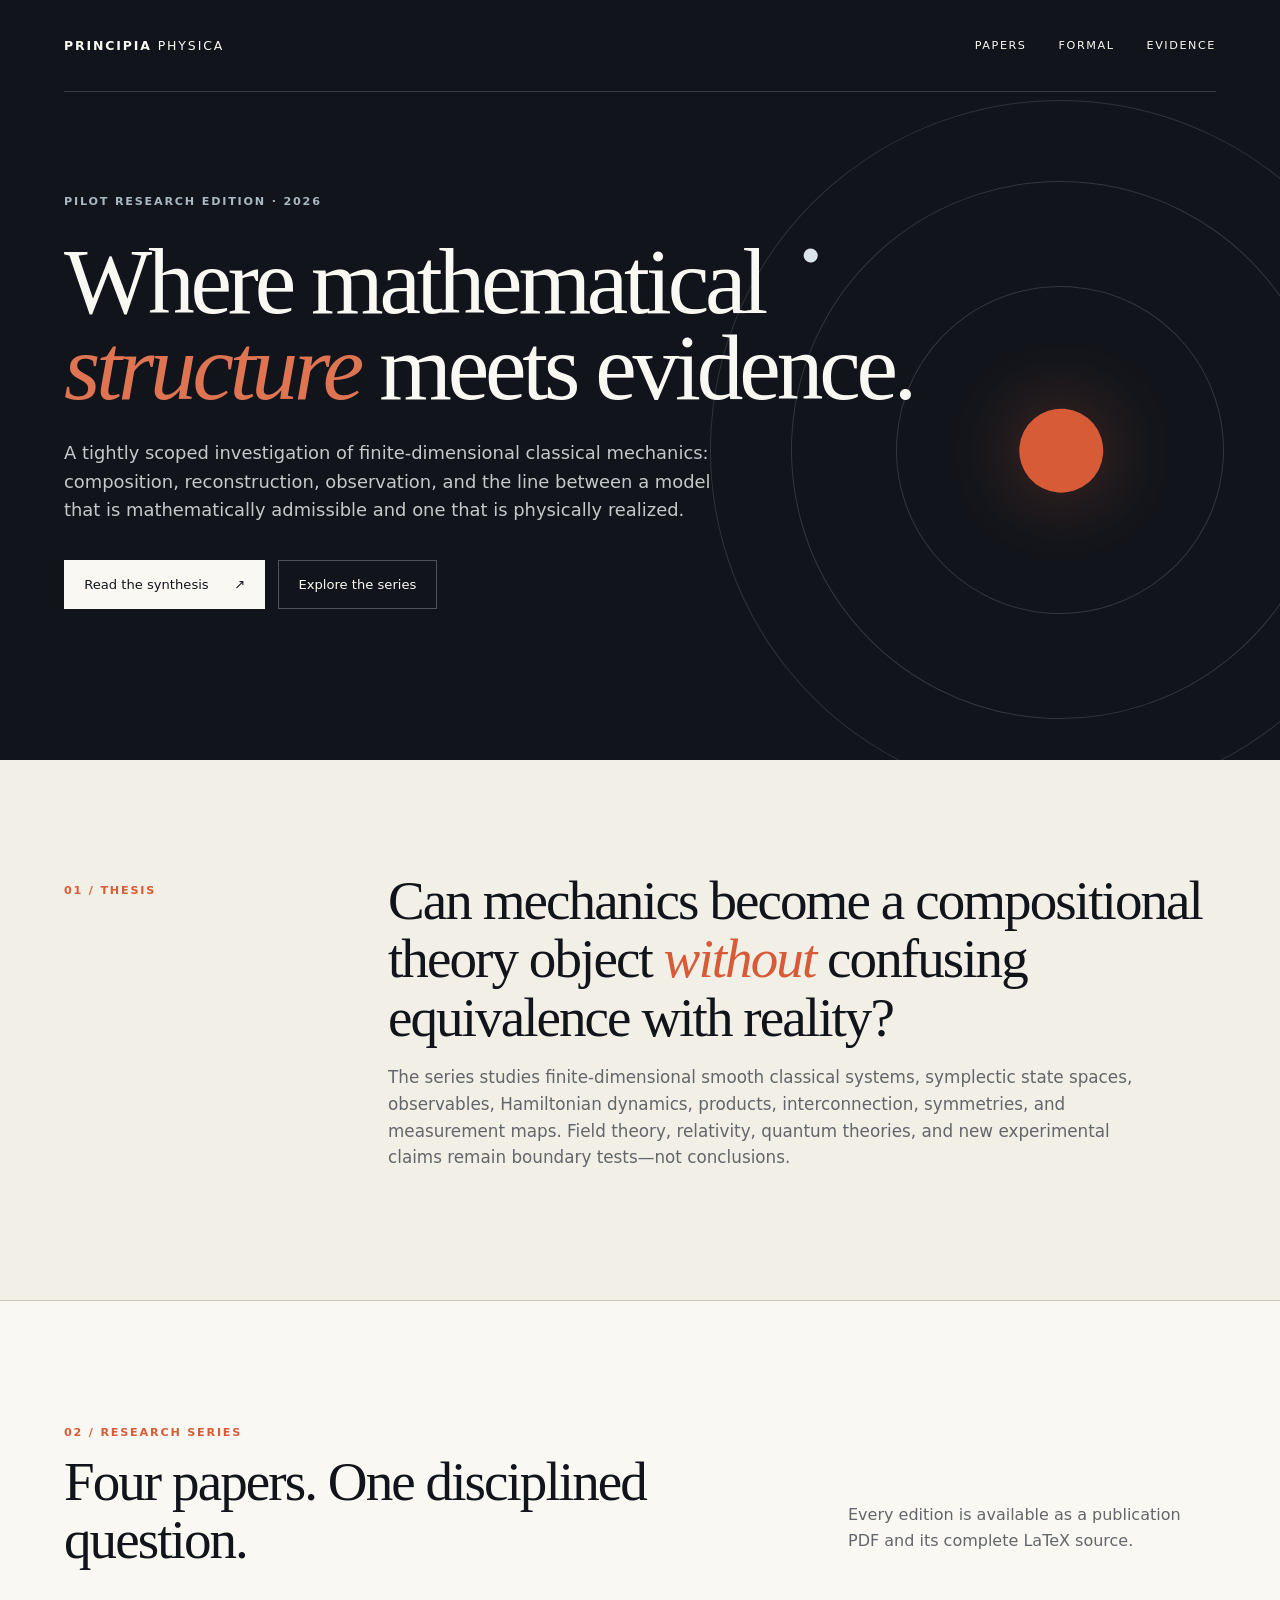
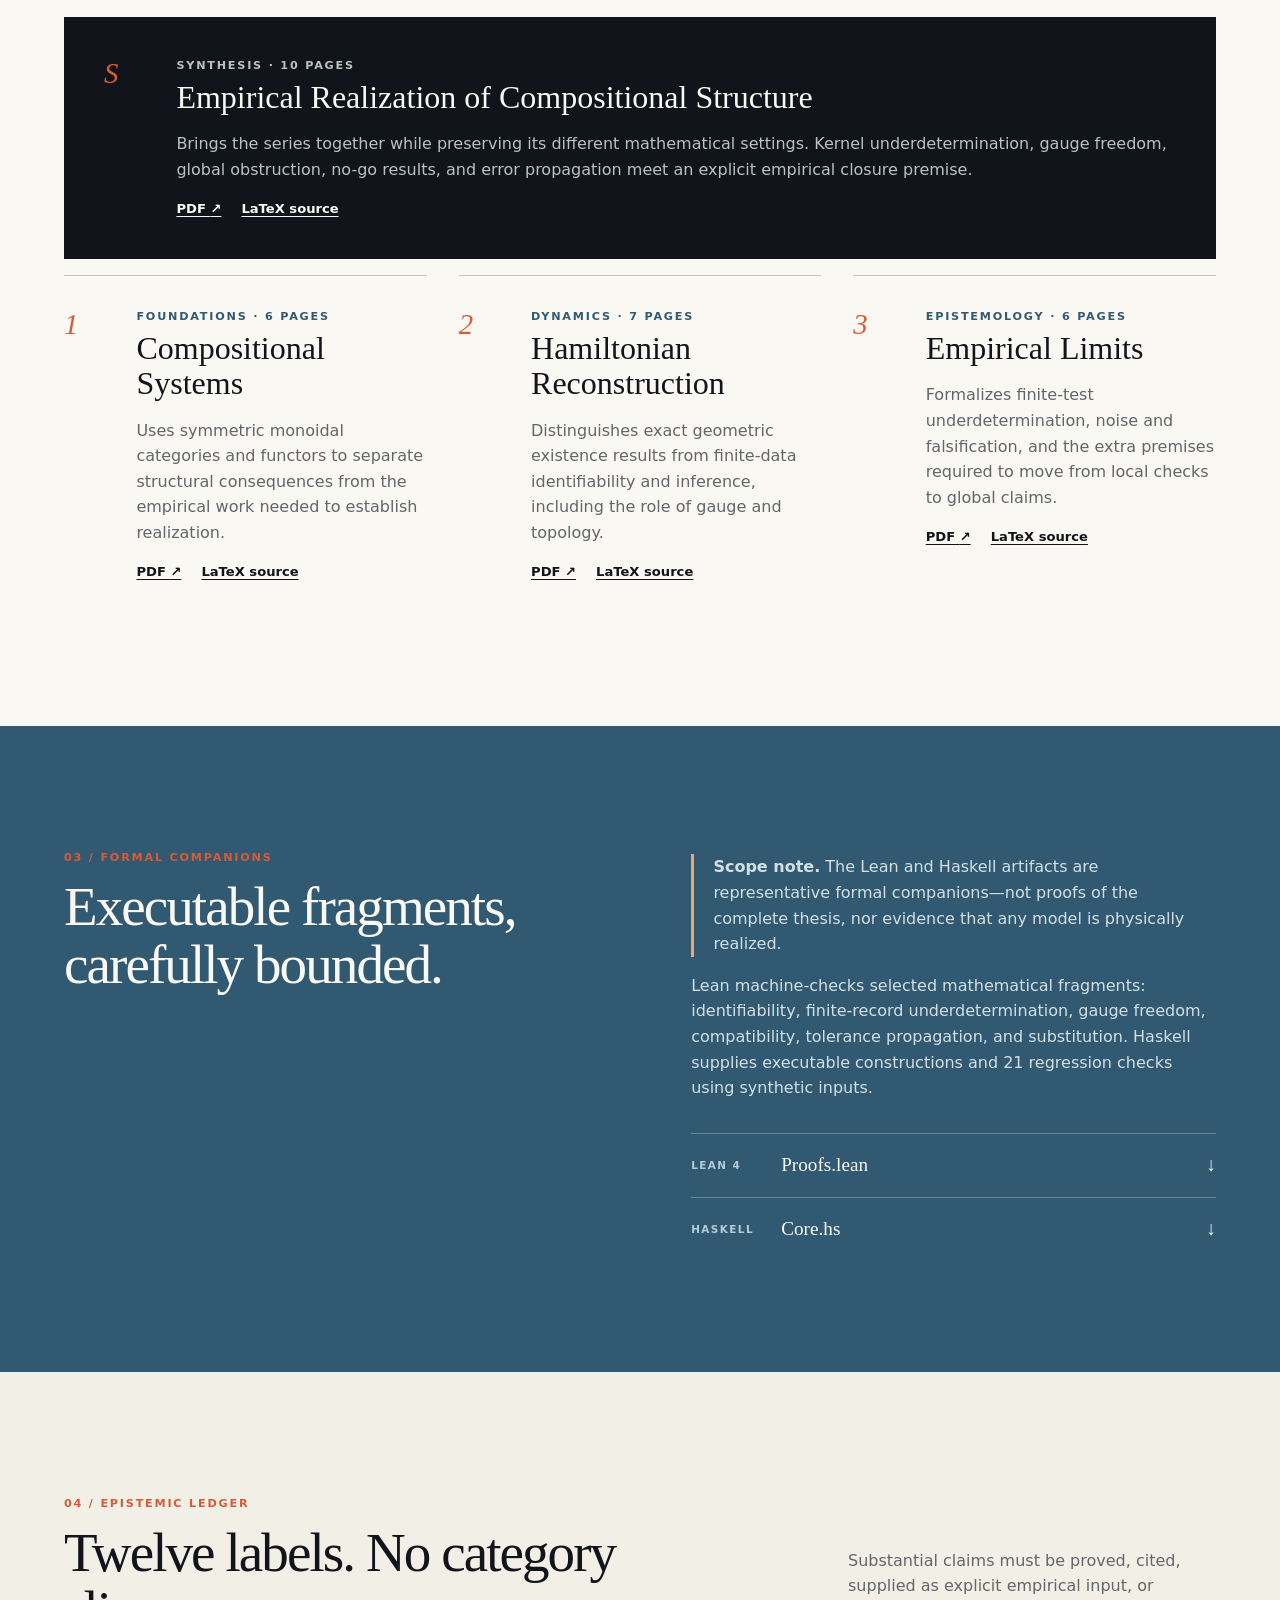
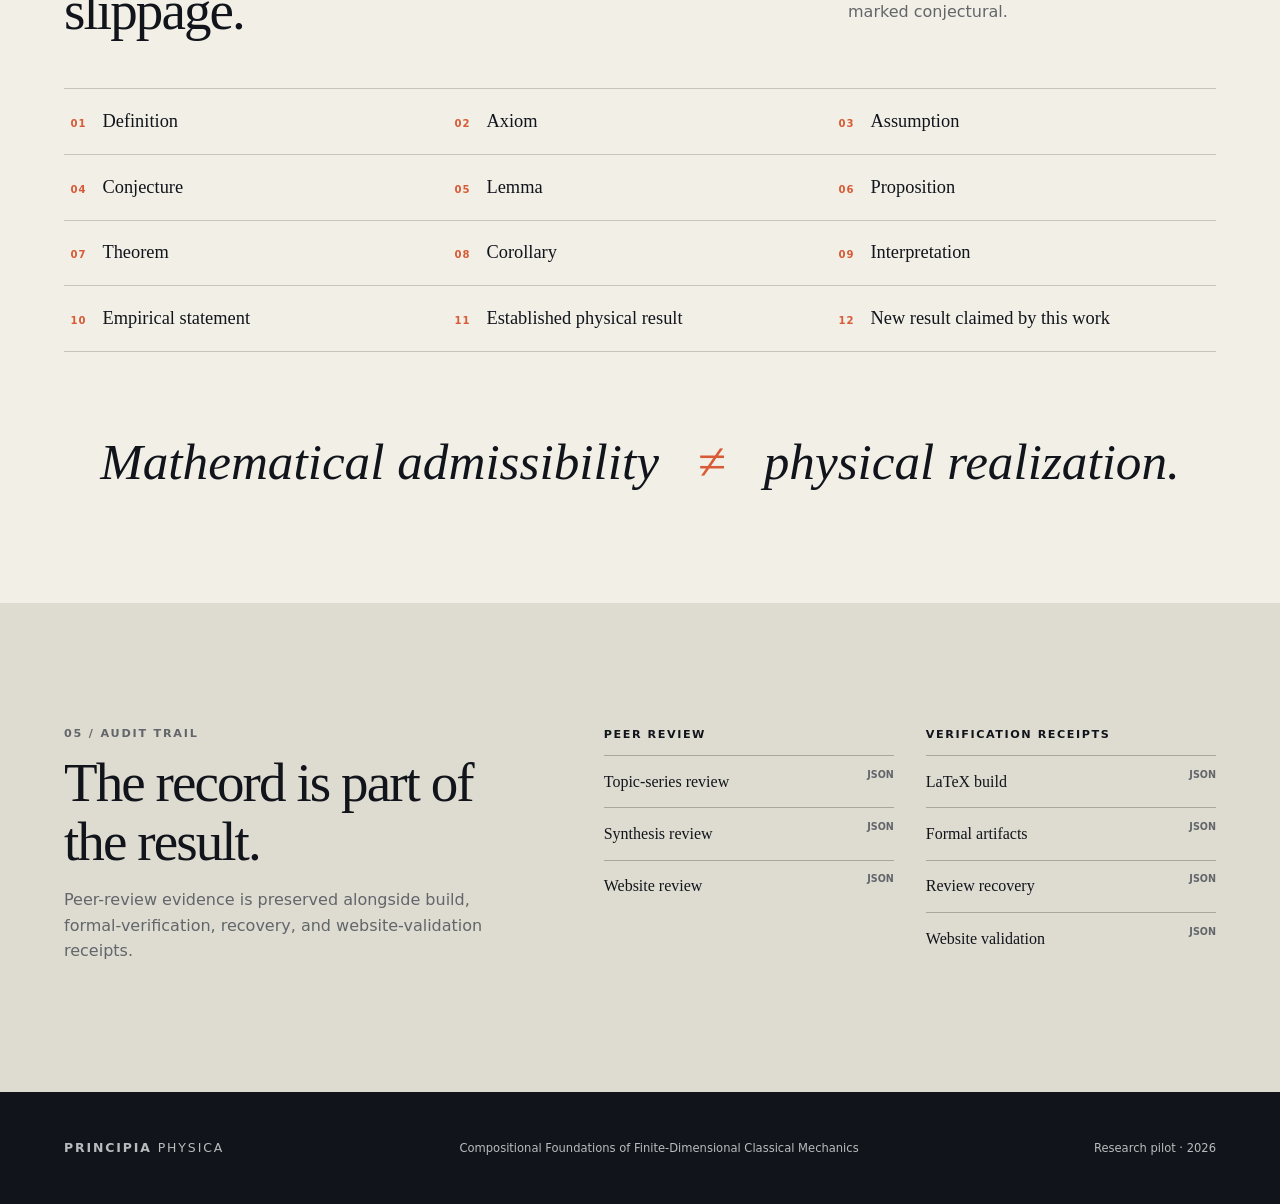
==== commit 5fb3eeaf: "PRINCIPIA PHYSICA pilot, clean run r2: accepted release Terminal independent review verdict ACCEPT w" ====
--- a/website/index.html
+++ b/website/index.html
@@ -3,42 +3,68 @@
 <head>
   <meta charset="utf-8">
   <meta name="viewport" content="width=device-width, initial-scale=1">
-  <meta name="theme-color" content="#101b2b">
-  <meta name="description" content="PRINCIPIA PHYSICA pilot: four papers, representative formal companions, peer reviews, and verification receipts.">
-  <meta property="og:title" content="PRINCIPIA PHYSICA — Pilot Research Series">
-  <meta property="og:description" content="A typed investigation of compositional structure, reconstruction, and empirical realization in classical physics.">
+  <meta name="description" content="A four-paper pilot on compositional structure, Hamiltonian reconstruction, and the empirical limits of mathematical physics.">
+  <meta property="og:title" content="PRINCIPIA PHYSICA — Compositional Foundations">
+  <meta property="og:description" content="Four papers, two representative formal companions, peer review, and verification evidence.">
   <meta property="og:type" content="website">
   <meta property="og:image" content="og.png">
   <meta property="og:image:width" content="1200">
   <meta property="og:image:height" content="630">
-  <title>PRINCIPIA PHYSICA — Pilot Research Series</title>
+  <title>PRINCIPIA PHYSICA — Compositional Foundations</title>
   <link rel="stylesheet" href="styles.css">
+  <style>a:focus-visible{outline:3px solid #f0a36f;outline-offset:4px;border-radius:2px}</style>
 </head>
 <body>
-  <a class="skip" href="#content">Skip to content</a>
-  <header class="hero">
-    <nav aria-label="Primary"><a class="wordmark" href="#top">PRINCIPIA <span>PHYSICA</span></a><div><a href="#papers">Papers</a><a href="#formal">Formal companions</a><a href="#evidence">Evidence</a></div></nav>
-    <div class="hero-grid" id="top">
-      <div><p class="eyebrow">Research pilot · 16 August 2026</p><h1>Where mathematical structure meets physical evidence.</h1><p class="lede">Four connected studies test a conjectural account of physics through finite-dimensional classical mechanics—carefully separating what is defined, proved, interpreted, and observed.</p><a class="button" href="#papers">Read the series <span aria-hidden="true">↓</span></a></div>
-      <div class="orbit" aria-hidden="true"><div class="ring r1"></div><div class="ring r2"></div><div class="ring r3"></div><div class="core">Φ</div><i></i><i></i><i></i></div>
+  <a class="skip" href="#main">Skip to content</a>
+  <header class="masthead">
+    <nav aria-label="Primary">
+      <a class="wordmark" href="#top" aria-label="Principia Physica home"><span>PRINCIPIA</span> PHYSICA</a>
+      <div class="navlinks"><a href="#papers">Papers</a><a href="#formal">Formal</a><a href="#evidence">Evidence</a></div>
+    </nav>
+    <div class="hero" id="top">
+      <p class="eyebrow">Pilot research edition · 2026</p>
+      <h1>Where mathematical<br><em>structure</em> meets evidence.</h1>
+      <p class="lede">A tightly scoped investigation of finite-dimensional classical mechanics: composition, reconstruction, observation, and the line between a model that is mathematically admissible and one that is physically realized.</p>
+      <div class="hero-actions"><a class="button primary" href="papers/pdf/synthesis.pdf">Read the synthesis <span aria-hidden="true">↗</span></a><a class="button" href="#papers">Explore the series</a></div>
     </div>
+    <div class="orbit" aria-hidden="true"><span class="orbit-a"></span><span class="orbit-b"></span><span class="orbit-c"></span><i></i></div>
   </header>
-  <main id="content">
-    <section class="thesis wrap"><p class="section-no">01 / THESIS</p><div><h2>A disciplined conjecture, not a settled identity.</h2><p>The pilot investigates the founding conjecture that physics studies empirically realized compositional mathematical structures. Mathematical admissibility does not by itself establish physical realization: an empirical correspondence, a declared domain, and an error model are additional data.</p></div></section>
 
-    <section id="papers" class="papers"><div class="wrap"><p class="section-no">02 / PAPERS</p><h2>The research series</h2><div class="paper-grid">
-      <article><span class="num">I</span><p class="tag">Foundations</p><h3>Compositional Systems</h3><p>Builds a symmetric monoidal framework for finite-dimensional Hamiltonian systems and marks where interactions and constraints defeat naive factorization.</p><div class="links"><a href="papers/pdf/compositional-systems.pdf">PDF <span aria-hidden="true">↗</span></a><a href="papers/latex/compositional-systems.tex">LaTeX</a></div></article>
-      <article><span class="num">II</span><p class="tag">Reconstruction</p><h3>Hamiltonian Reconstruction</h3><p>Asks when observed dynamics determine a Hamiltonian description, exposing local-to-global obstructions, gauge freedom, and interpretive loss.</p><div class="links"><a href="papers/pdf/hamiltonian-reconstruction.pdf">PDF <span aria-hidden="true">↗</span></a><a href="papers/latex/hamiltonian-reconstruction.tex">LaTeX</a></div></article>
-      <article><span class="num">III</span><p class="tag">Empiricism</p><h3>Empirical Limits</h3><p>Types preparations, measurements, outcome laws, tolerances, and domains so empirical equivalence cannot be confused with mathematical isomorphism.</p><div class="links"><a href="papers/pdf/empirical-limits.pdf">PDF <span aria-hidden="true">↗</span></a><a href="papers/latex/empirical-limits.tex">LaTeX</a></div></article>
-      <article class="feature"><span class="num">IV</span><p class="tag">Synthesis</p><h3>Synthesis</h3><p>Combines the series, incorporates corrected review findings about total-variation error, and states what the pilot supports—and what remains conjectural.</p><div class="links"><a href="papers/pdf/synthesis.pdf">PDF <span aria-hidden="true">↗</span></a><a href="papers/latex/synthesis.tex">LaTeX</a></div></article>
-    </div></div></section>
+  <main id="main">
+    <section class="thesis ruled" aria-labelledby="thesis-title">
+      <p class="section-no">01 / Thesis</p>
+      <div><h2 id="thesis-title">Can mechanics become a compositional theory object <em>without</em> confusing equivalence with reality?</h2><p>The series studies finite-dimensional smooth classical systems, symplectic state spaces, observables, Hamiltonian dynamics, products, interconnection, symmetries, and measurement maps. Field theory, relativity, quantum theories, and new experimental claims remain boundary tests—not conclusions.</p></div>
+    </section>
 
-    <section id="formal" class="formal wrap"><p class="section-no">03 / FORMAL COMPANIONS</p><div><h2>Executable witnesses, deliberately bounded.</h2><p class="callout"><strong>Scope note.</strong> The Lean and Haskell artifacts are representative formal companions. They encode discrete surrogates, checks, and structural analogies; they are not proofs of the complete thesis, nor proofs of the papers’ smooth or empirical claims.</p><div class="formal-grid"><article><p class="lang">LEAN 4</p><h3>Machine-checked discrete theorems</h3><p>Finite separability, cycle-sum obstruction, product behavior, and observational-quotient results, checked without placeholders.</p><a href="formal/lean/Proofs.lean">Open Proofs.lean <span aria-hidden="true">→</span></a></article><article><p class="lang">HASKELL</p><h3>Executable representative model</h3><p>Typed systems, exact decision procedures, reconstruction checks, and numerical illustrations compiled under a strict warning policy.</p><a href="formal/haskell/Core.hs">Open Core.hs <span aria-hidden="true">→</span></a></article></div></div></section>
+    <section id="papers" class="papers" aria-labelledby="papers-title">
+      <div class="section-head"><div><p class="section-no">02 / Research series</p><h2 id="papers-title">Four papers. One disciplined question.</h2></div><p>Every edition is available as a publication PDF and its complete LaTeX source.</p></div>
+      <article class="paper featured"><div class="paper-index">S</div><div><p class="kicker">Synthesis · 10 pages</p><h3>Empirical Realization of Compositional Structure</h3><p>Brings the series together while preserving its different mathematical settings. Kernel underdetermination, gauge freedom, global obstruction, no-go results, and error propagation meet an explicit empirical closure premise.</p><div class="links"><a href="papers/pdf/synthesis.pdf">PDF <span aria-hidden="true">↗</span></a><a href="papers/latex/synthesis.tex">LaTeX source</a></div></div></article>
+      <div class="paper-grid">
+        <article class="paper"><div class="paper-index">1</div><div><p class="kicker">Foundations · 6 pages</p><h3>Compositional Systems</h3><p>Uses symmetric monoidal categories and functors to separate structural consequences from the empirical work needed to establish realization.</p><div class="links"><a href="papers/pdf/compositional-systems.pdf">PDF <span aria-hidden="true">↗</span></a><a href="papers/latex/compositional-systems.tex">LaTeX source</a></div></div></article>
+        <article class="paper"><div class="paper-index">2</div><div><p class="kicker">Dynamics · 7 pages</p><h3>Hamiltonian Reconstruction</h3><p>Distinguishes exact geometric existence results from finite-data identifiability and inference, including the role of gauge and topology.</p><div class="links"><a href="papers/pdf/hamiltonian-reconstruction.pdf">PDF <span aria-hidden="true">↗</span></a><a href="papers/latex/hamiltonian-reconstruction.tex">LaTeX source</a></div></div></article>
+        <article class="paper"><div class="paper-index">3</div><div><p class="kicker">Epistemology · 6 pages</p><h3>Empirical Limits</h3><p>Formalizes finite-test underdetermination, noise and falsification, and the extra premises required to move from local checks to global claims.</p><div class="links"><a href="papers/pdf/empirical-limits.pdf">PDF <span aria-hidden="true">↗</span></a><a href="papers/latex/empirical-limits.tex">LaTeX source</a></div></div></article>
+      </div>
+    </section>
 
-    <section class="labels"><div class="wrap"><p class="section-no">04 / EPISTEMIC LABELS</p><h2>Twelve labels keep claims in their lane.</h2><p>Every substantial claim is proved, cited, explicit empirical input, or marked conjectural. The series uses all twelve labels:</p><ol><li>Definition</li><li>Axiom</li><li>Assumption</li><li>Conjecture</li><li>Lemma</li><li>Proposition</li><li>Theorem</li><li>Corollary</li><li>Interpretation</li><li>Empirical statement</li><li>Established physical result</li><li>New result claimed by this work</li></ol></div></section>
+    <section id="formal" class="formal" aria-labelledby="formal-title">
+      <div><p class="section-no">03 / Formal companions</p><h2 id="formal-title">Executable fragments,<br>carefully bounded.</h2></div>
+      <div class="formal-copy"><p class="warning"><strong>Scope note.</strong> The Lean and Haskell artifacts are representative formal companions—not proofs of the complete thesis, nor evidence that any model is physically realized.</p><p>Lean machine-checks selected mathematical fragments: identifiability, finite-record underdetermination, gauge freedom, compatibility, tolerance propagation, and substitution. Haskell supplies executable constructions and 21 regression checks using synthetic inputs.</p><div class="artifact-links"><a href="formal/lean/Proofs.lean"><span>LEAN 4</span> Proofs.lean <b aria-hidden="true">↓</b></a><a href="formal/haskell/Core.hs"><span>HASKELL</span> Core.hs <b aria-hidden="true">↓</b></a></div></div>
+    </section>
 
-    <section id="evidence" class="evidence wrap"><p class="section-no">05 / EVIDENCE</p><div><h2>Inspect the review and verification trail.</h2><div class="evidence-grid"><article><h3>Peer-review evidence</h3><p>The original reviews record metadata gaps and a rejected TV-distance claim. The recovery receipt records the correction cycle; the accepted papers are the corrected artifacts.</p><ul><li><a href="reviews/topic-series-review.json">Topic-series review</a></li><li><a href="reviews/synthesis-review.json">Synthesis review</a></li><li><a href="reviews/website-self-review.json">Website review, round 1</a></li><li><a href="reviews/website-review.json">Website review, round 2</a></li></ul></article><article><h3>Verification receipts</h3><p>Machine-readable records identify the tools, commands, correction passes, checks, and hashes used to verify the paper, formal, recovery, and website artifacts.</p><ul><li><a href="receipts/latex.json">LaTeX receipt</a></li><li><a href="receipts/formal.json">Formal receipt</a></li><li><a href="receipts/recovery.json">Recovery receipt</a></li><li><a href="receipts/website.json">Website receipt</a></li></ul></article></div></div></section>
+    <section class="ledger" aria-labelledby="ledger-title">
+      <div class="section-head"><div><p class="section-no">04 / Epistemic ledger</p><h2 id="ledger-title">Twelve labels. No category slippage.</h2></div><p>Substantial claims must be proved, cited, supplied as explicit empirical input, or marked conjectural.</p></div>
+      <ol class="labels"><li>Definition</li><li>Axiom</li><li>Assumption</li><li>Conjecture</li><li>Lemma</li><li>Proposition</li><li>Theorem</li><li>Corollary</li><li>Interpretation</li><li>Empirical statement</li><li>Established physical result</li><li>New result claimed by this work</li></ol>
+      <p class="principle">Mathematical admissibility <span aria-hidden="true">≠</span><span class="sr-only">is not the same as</span> physical realization.</p>
+    </section>
+
+    <section id="evidence" class="evidence" aria-labelledby="evidence-title">
+      <div><p class="section-no">05 / Audit trail</p><h2 id="evidence-title">The record is part of the result.</h2><p>Peer-review evidence is preserved alongside build, formal-verification, recovery, and website-validation receipts.</p></div>
+      <div class="evidence-groups">
+        <div><h3>Peer review</h3><a href="reviews/topic-series-review.json">Topic-series review <span>JSON</span></a><a href="reviews/synthesis-review.json">Synthesis review <span>JSON</span></a><a href="reviews/website-review.json">Website review <span>JSON</span></a></div>
+        <div><h3>Verification receipts</h3><a href="receipts/latex.json">LaTeX build <span>JSON</span></a><a href="receipts/formal.json">Formal artifacts <span>JSON</span></a><a href="receipts/recovery.json">Review recovery <span>JSON</span></a><a href="receipts/website.json">Website validation <span>JSON</span></a></div>
+      </div>
+    </section>
   </main>
-  <footer><div class="wrap"><p class="wordmark">PRINCIPIA <span>PHYSICA</span></p><p>Finite-dimensional pilot · self-contained research archive</p><a href="#top">Back to top ↑</a></div></footer>
+  <footer><a class="wordmark" href="#top"><span>PRINCIPIA</span> PHYSICA</a><p>Compositional Foundations of Finite-Dimensional Classical Mechanics</p><p>Research pilot · 2026</p></footer>
 </body>
 </html>
--- a/website/styles.css
+++ b/website/styles.css
@@ -1,2 +1 @@
-:root{--ink:#101b2b;--paper:#f4f0e7;--cream:#fcfaf5;--blue:#2968a8;--cyan:#70d2d1;--gold:#d7a33d;--line:#cfc8b9}*{box-sizing:border-box}html{scroll-behavior:smooth}body{margin:0;background:var(--cream);color:var(--ink);font:16px/1.65 system-ui,-apple-system,BlinkMacSystemFont,"Segoe UI",sans-serif}a{color:inherit;text-underline-offset:.22em}.skip{position:absolute;left:-999px;top:1rem;background:white;padding:.7rem;z-index:9}.skip:focus{left:1rem}.wrap{width:min(1120px,calc(100% - 40px));margin:auto}.hero{min-height:720px;background:var(--ink);color:white;overflow:hidden}.hero nav{width:min(1120px,calc(100% - 40px));margin:auto;padding:28px 0;display:flex;justify-content:space-between;align-items:center;border-bottom:1px solid #ffffff2c}.wordmark{font-weight:800;letter-spacing:.13em;text-decoration:none;font-size:.82rem}.wordmark span{color:var(--cyan)}nav div{display:flex;gap:28px}nav div a{font-size:.86rem;text-decoration:none;color:#d9e1eb}.hero-grid{width:min(1120px,calc(100% - 40px));margin:0 auto;display:grid;grid-template-columns:1.2fr .8fr;align-items:center;min-height:610px}.eyebrow,.section-no,.tag,.lang{text-transform:uppercase;letter-spacing:.16em;font-size:.72rem;font-weight:800}.eyebrow{color:var(--cyan)}h1,h2,h3{font-family:Georgia,"Times New Roman",serif;line-height:1.08}h1{font-size:clamp(3rem,6.6vw,6rem);font-weight:400;max-width:850px;margin:.25em 0}.lede{max-width:650px;color:#cbd5e0;font-size:1.15rem}.button{display:inline-block;margin-top:1rem;background:var(--cyan);color:var(--ink);padding:13px 19px;text-decoration:none;font-weight:750}.orbit{position:relative;width:420px;height:420px}.ring{position:absolute;border:1px solid #70d2d166;border-radius:50%;inset:15%}.r2{inset:29%;border-color:#d7a33d88}.r3{inset:43%;border-color:#fff6}.core{position:absolute;inset:45%;display:grid;place-items:center;background:var(--cyan);color:var(--ink);border-radius:50%;font:30px Georgia}.orbit i{position:absolute;width:13px;height:13px;border-radius:50%;background:var(--gold);top:14%;left:49%;box-shadow:0 0 22px var(--gold)}.orbit i:nth-of-type(2){top:49%;left:28%;background:var(--cyan)}.orbit i:nth-of-type(3){top:72%;left:69%;background:white}.thesis,.formal,.evidence{display:grid;grid-template-columns:210px 1fr;gap:45px;padding:110px 0}.section-no{color:var(--blue);margin-top:.65rem}h2{font-size:clamp(2.2rem,4vw,4rem);font-weight:400;margin:0 0 .45em}.thesis>div p,.labels>.wrap>p{font:1.35rem/1.65 Georgia;color:#3f4b57;max-width:820px}.papers,.labels{background:var(--paper);padding:105px 0}.paper-grid{display:grid;grid-template-columns:repeat(2,1fr);border:1px solid var(--line);margin-top:45px}.paper-grid article{padding:38px;min-height:340px;border-right:1px solid var(--line);border-bottom:1px solid var(--line);position:relative}.paper-grid article:nth-child(2n){border-right:0}.paper-grid article:nth-child(n+3){border-bottom:0}.paper-grid .feature{background:var(--ink);color:white}.num{position:absolute;right:30px;top:25px;font:3rem Georgia;color:#2968a83b}.feature .num{color:#70d2d144}.tag,.lang{color:var(--blue)}.paper-grid h3,.formal-grid h3{font-size:2rem;margin:.35em 0}.paper-grid p:not(.tag){color:#53606c}.feature p:not(.tag){color:#cbd5e0}.links{display:flex;gap:24px;position:absolute;bottom:32px}.links a,.formal-grid a{font-weight:750;color:var(--blue)}.feature .links a{color:var(--cyan)}.callout{border-left:5px solid var(--gold);background:var(--paper);padding:22px 26px;max-width:850px}.formal-grid,.evidence-grid{display:grid;grid-template-columns:1fr 1fr;gap:24px;margin-top:34px}.formal-grid article,.evidence-grid article{border:1px solid var(--line);padding:28px}.formal-grid p{color:#53606c}.labels ol{display:grid;grid-template-columns:repeat(3,1fr);gap:0;counter-reset:item;list-style:none;padding:0;margin:45px 0 0;border-top:1px solid var(--line);border-left:1px solid var(--line)}.labels li{padding:20px;border-right:1px solid var(--line);border-bottom:1px solid var(--line);font-weight:700}.labels li::before{counter-increment:item;content:counter(item,decimal-leading-zero);display:block;color:var(--blue);font-size:.7rem;letter-spacing:.12em}.evidence-grid ul{padding-left:1.2rem}.evidence-grid li{margin:.6rem 0}.evidence-grid a{color:var(--blue);font-weight:700}footer{background:var(--ink);color:#cbd5e0;padding:35px 0}footer .wrap{display:flex;align-items:center;justify-content:space-between}footer a{color:var(--cyan)}@media(max-width:800px){.hero{min-height:auto}.hero-grid{display:block;padding:80px 0 95px}.orbit{display:none}nav div{gap:13px}nav div a{font-size:.72rem}.thesis,.formal,.evidence{grid-template-columns:1fr;gap:12px;padding:75px 0}.paper-grid,.formal-grid,.evidence-grid{grid-template-columns:1fr}.paper-grid article,.paper-grid article:nth-child(2n){border-right:0;border-bottom:1px solid var(--line)}.paper-grid article:last-child{border-bottom:0}.labels ol{grid-template-columns:1fr 1fr}}@media(max-width:520px){nav div a:nth-child(2){display:none}h1{font-size:3.2rem}.paper-grid article{padding:28px;min-height:360px}.labels ol{grid-template-columns:1fr}footer .wrap{align-items:flex-start;flex-direction:column;gap:6px}}
-@media(prefers-reduced-motion:reduce){html{scroll-behavior:auto}}
+:root{--ink:#11151b;--paper:#f2efe7;--cream:#faf8f2;--line:#c9c4b8;--accent:#d75b37;--blue:#315a72;--muted:#62666a;--serif:Georgia,"Times New Roman",serif;--sans:Inter,ui-sans-serif,system-ui,-apple-system,BlinkMacSystemFont,"Segoe UI",sans-serif}*{box-sizing:border-box}html{scroll-behavior:smooth}body{margin:0;background:var(--paper);color:var(--ink);font-family:var(--sans);font-size:16px;line-height:1.6}.skip{position:absolute;left:-9999px;top:1rem;background:#fff;color:#000;padding:.7rem 1rem;z-index:20}.skip:focus{left:1rem}a{color:inherit;text-underline-offset:.22em}.masthead{position:relative;min-height:760px;overflow:hidden;background:var(--ink);color:var(--cream);padding:0 max(5vw,24px)}nav{height:92px;display:flex;align-items:center;justify-content:space-between;border-bottom:1px solid #ffffff2b;position:relative;z-index:2}.wordmark{text-decoration:none;letter-spacing:.15em;font-size:.78rem}.wordmark span{font-weight:800}.navlinks{display:flex;gap:2rem}.navlinks a{text-decoration:none;text-transform:uppercase;letter-spacing:.14em;font-size:.7rem}.hero{position:relative;z-index:2;max-width:850px;padding:10vh 0 9rem}.eyebrow,.section-no,.kicker{text-transform:uppercase;letter-spacing:.16em;font-weight:700;font-size:.7rem}.eyebrow{color:#a9b8c1}.hero h1{font:400 clamp(3.6rem,7.3vw,7.3rem)/.92 var(--serif);letter-spacing:-.045em;margin:.3em 0}.hero h1 em{color:#df7453;font-weight:400}.lede{max-width:670px;color:#c6c9c9;font-size:1.12rem}.hero-actions{display:flex;gap:.8rem;margin-top:2.2rem;flex-wrap:wrap}.button{display:inline-flex;gap:1.6rem;align-items:center;text-decoration:none;border:1px solid #ffffff44;padding:.8rem 1.2rem;font-size:.82rem}.button.primary{background:var(--cream);color:var(--ink);border-color:var(--cream)}.orbit{position:absolute;width:700px;height:700px;right:-130px;top:100px;border:1px solid #ffffff20;border-radius:50%;transform:rotate(-18deg)}.orbit span{position:absolute;border:1px solid #ffffff24;border-radius:50%}.orbit-a{inset:80px}.orbit-b{inset:185px}.orbit-c{width:84px;height:84px;left:308px;top:308px;background:var(--accent);border:0!important;box-shadow:0 0 80px #d75b3766}.orbit i{position:absolute;width:14px;height:14px;border-radius:50%;background:#d9e5e8;top:80px;left:165px}main>section{padding:7rem max(5vw,24px)}.ruled{border-bottom:1px solid var(--line)}.thesis{display:grid;grid-template-columns:1fr 3fr;gap:3rem}.section-no{color:var(--accent);margin-top:.65rem}.thesis h2,.section-head h2,.formal h2,.evidence h2{font:400 clamp(2.2rem,4.3vw,4.5rem)/1.06 var(--serif);letter-spacing:-.035em;margin:0}.thesis h2 em{color:var(--accent);font-weight:400}.thesis div>p{max-width:760px;color:var(--muted);font-size:1.05rem}.papers{background:var(--cream)}.section-head{display:grid;grid-template-columns:2fr 1fr;gap:3rem;align-items:end;margin-bottom:3rem}.section-head>p{color:var(--muted);max-width:420px}.paper{border-top:1px solid var(--line);padding:2rem 0;display:grid;grid-template-columns:50px 1fr;gap:1.4rem}.paper-index{font:italic 1.8rem var(--serif);color:var(--accent)}.paper h3{font:400 2rem/1.1 var(--serif);margin:.3rem 0 .8rem}.paper p{color:var(--muted)}.paper .kicker{color:var(--blue);margin:0}.paper.featured{background:var(--ink);color:var(--cream);border:0;padding:2.5rem;margin-bottom:1rem}.paper.featured p{color:#bcc1c2}.paper-grid{display:grid;grid-template-columns:repeat(3,1fr);gap:2rem}.links{display:flex;gap:1.25rem}.links a{font-size:.82rem;font-weight:700}.formal{background:var(--blue);color:var(--cream);display:grid;grid-template-columns:1fr 1fr;gap:8vw}.formal-copy>p{color:#d4dfe4}.warning{border-left:3px solid #f0a36f;padding:0 0 0 1.2rem}.artifact-links{margin-top:2rem}.artifact-links a{display:grid;grid-template-columns:90px 1fr auto;align-items:center;text-decoration:none;border-top:1px solid #ffffff44;padding:1rem 0;font-family:var(--serif);font-size:1.2rem}.artifact-links span{font:700 .65rem var(--sans);letter-spacing:.14em;color:#b7cbd5}.labels{padding:0;list-style:none;display:grid;grid-template-columns:repeat(3,1fr);counter-reset:label;border-top:1px solid var(--line);margin-top:3rem}.labels li{counter-increment:label;padding:1.1rem .4rem;border-bottom:1px solid var(--line);font-family:var(--serif);font-size:1.15rem}.labels li:before{content:counter(label,decimal-leading-zero);font:700 .63rem var(--sans);color:var(--accent);margin-right:1rem;letter-spacing:.1em}.principle{font:italic clamp(1.8rem,4vw,3.8rem) var(--serif);text-align:center;margin:5rem 0 0}.principle span[aria-hidden]{color:var(--accent);padding:0 .5em}.evidence{background:#dedbd1;display:grid;grid-template-columns:1fr 1.4fr;gap:8vw}.evidence>div>p{max-width:500px;color:var(--muted)}.evidence-groups{display:grid;grid-template-columns:1fr 1fr;gap:2rem}.evidence-groups h3{text-transform:uppercase;letter-spacing:.14em;font-size:.7rem}.evidence-groups a{display:flex;justify-content:space-between;text-decoration:none;padding:.8rem 0;border-top:1px solid #aaa69d;font-family:var(--serif)}.evidence-groups a span{font:700 .6rem var(--sans);color:var(--muted)}footer{padding:2.2rem max(5vw,24px);background:var(--ink);color:#b9bcbd;display:flex;justify-content:space-between;gap:2rem;align-items:center;font-size:.72rem}footer p{text-align:center}.sr-only{position:absolute;width:1px;height:1px;padding:0;margin:-1px;overflow:hidden;clip:rect(0,0,0,0);white-space:nowrap;border:0}@media(max-width:850px){.masthead{min-height:680px}.orbit{opacity:.45;right:-400px}.thesis,.section-head,.formal,.evidence{grid-template-columns:1fr}.paper-grid{grid-template-columns:1fr}.labels{grid-template-columns:repeat(2,1fr)}.evidence-groups{margin-top:1rem}.navlinks{gap:1rem}.hero{padding-top:8vh}}@media(max-width:560px){.navlinks a:not(:first-child){display:none}.hero h1{font-size:3.2rem}.hero{padding-bottom:5rem}main>section{padding-top:5rem;padding-bottom:5rem}.labels,.evidence-groups{grid-template-columns:1fr}.paper.featured{margin-left:-24px;margin-right:-24px;padding-left:24px;padding-right:24px}footer{flex-direction:column}footer p{margin:0}}
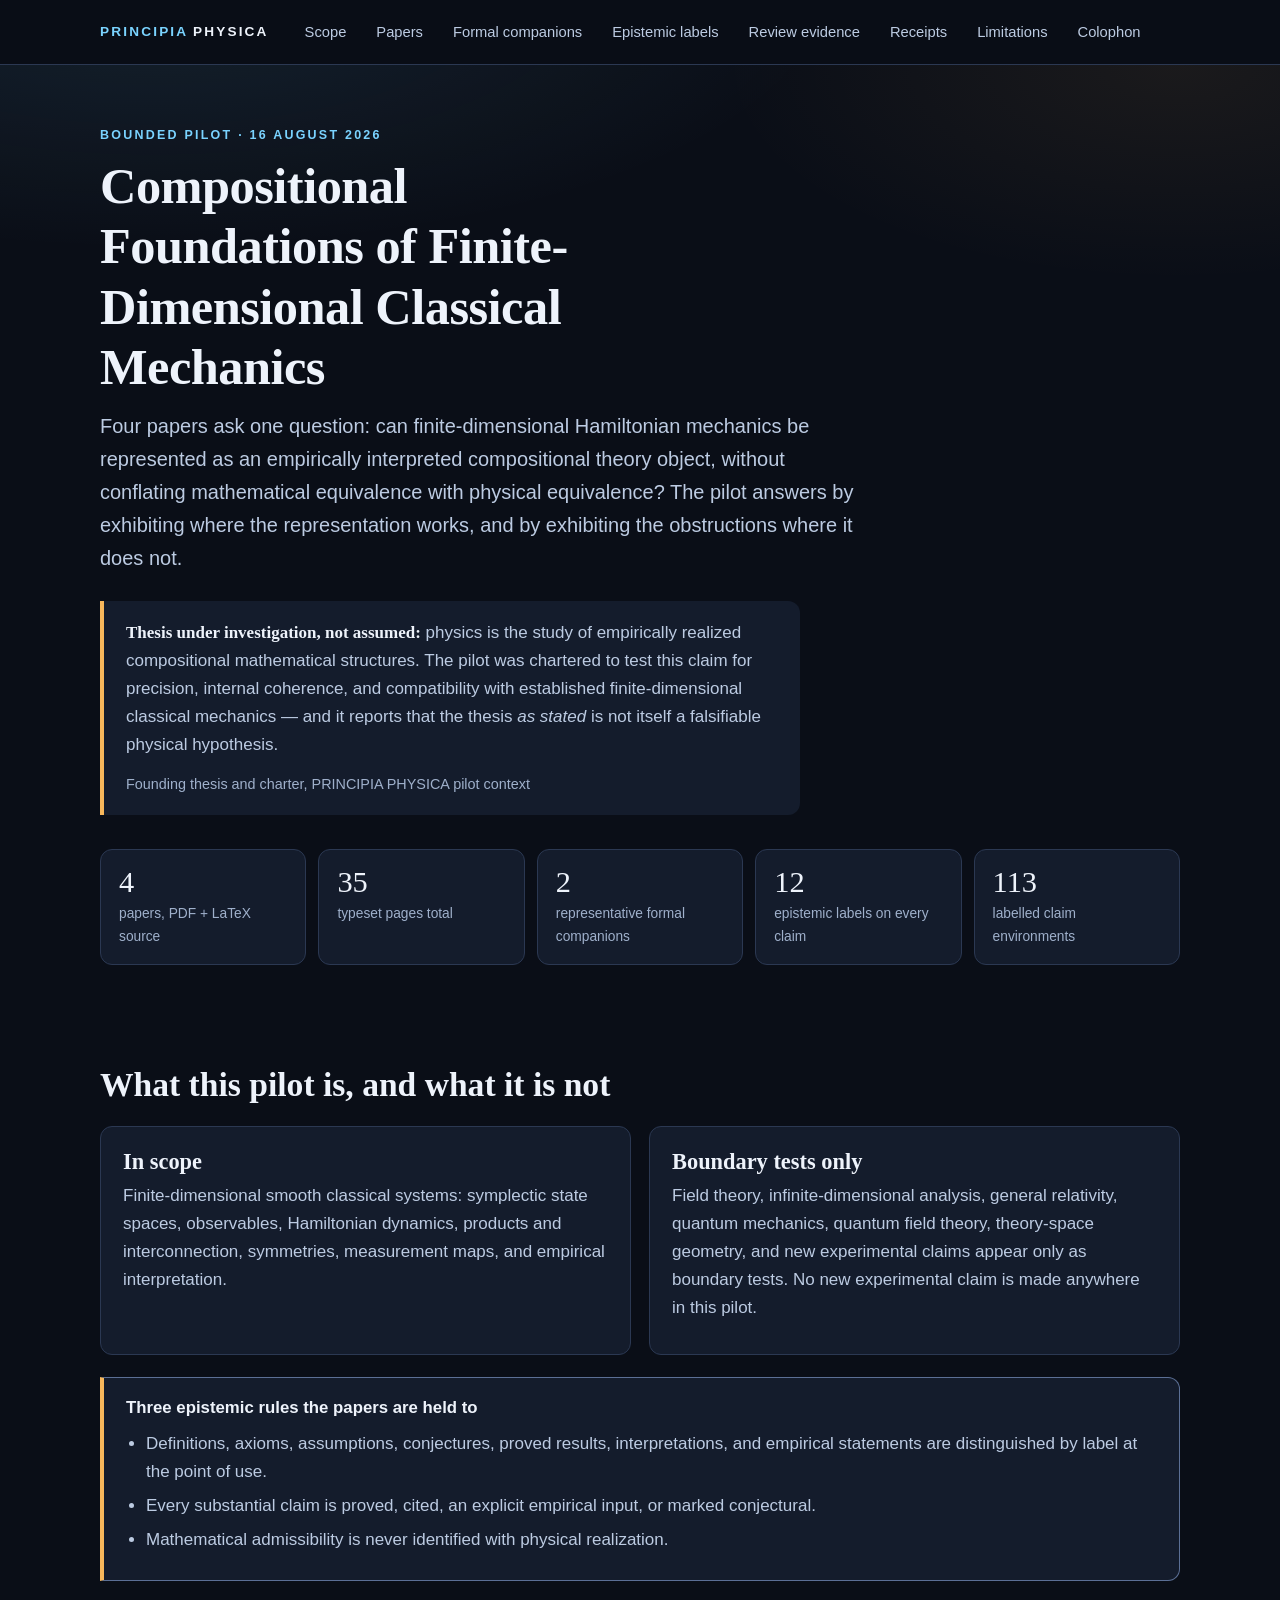
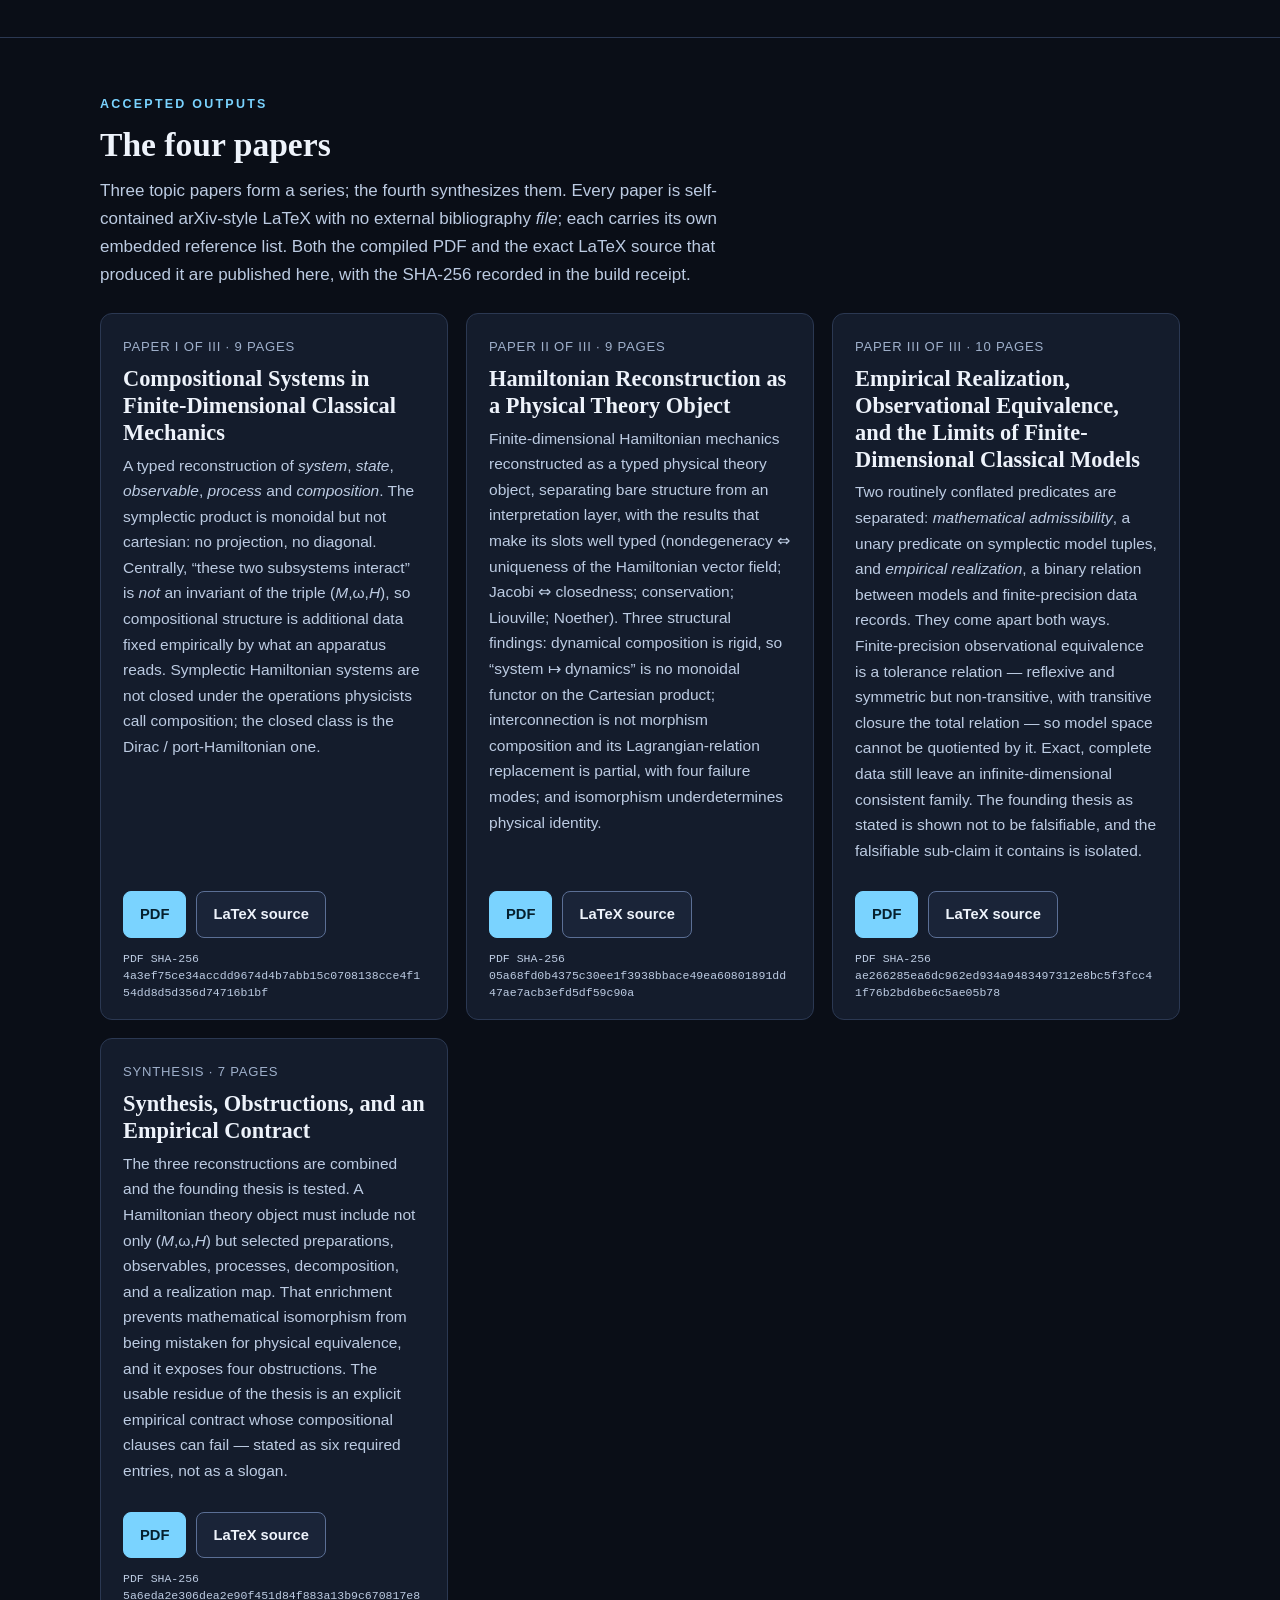
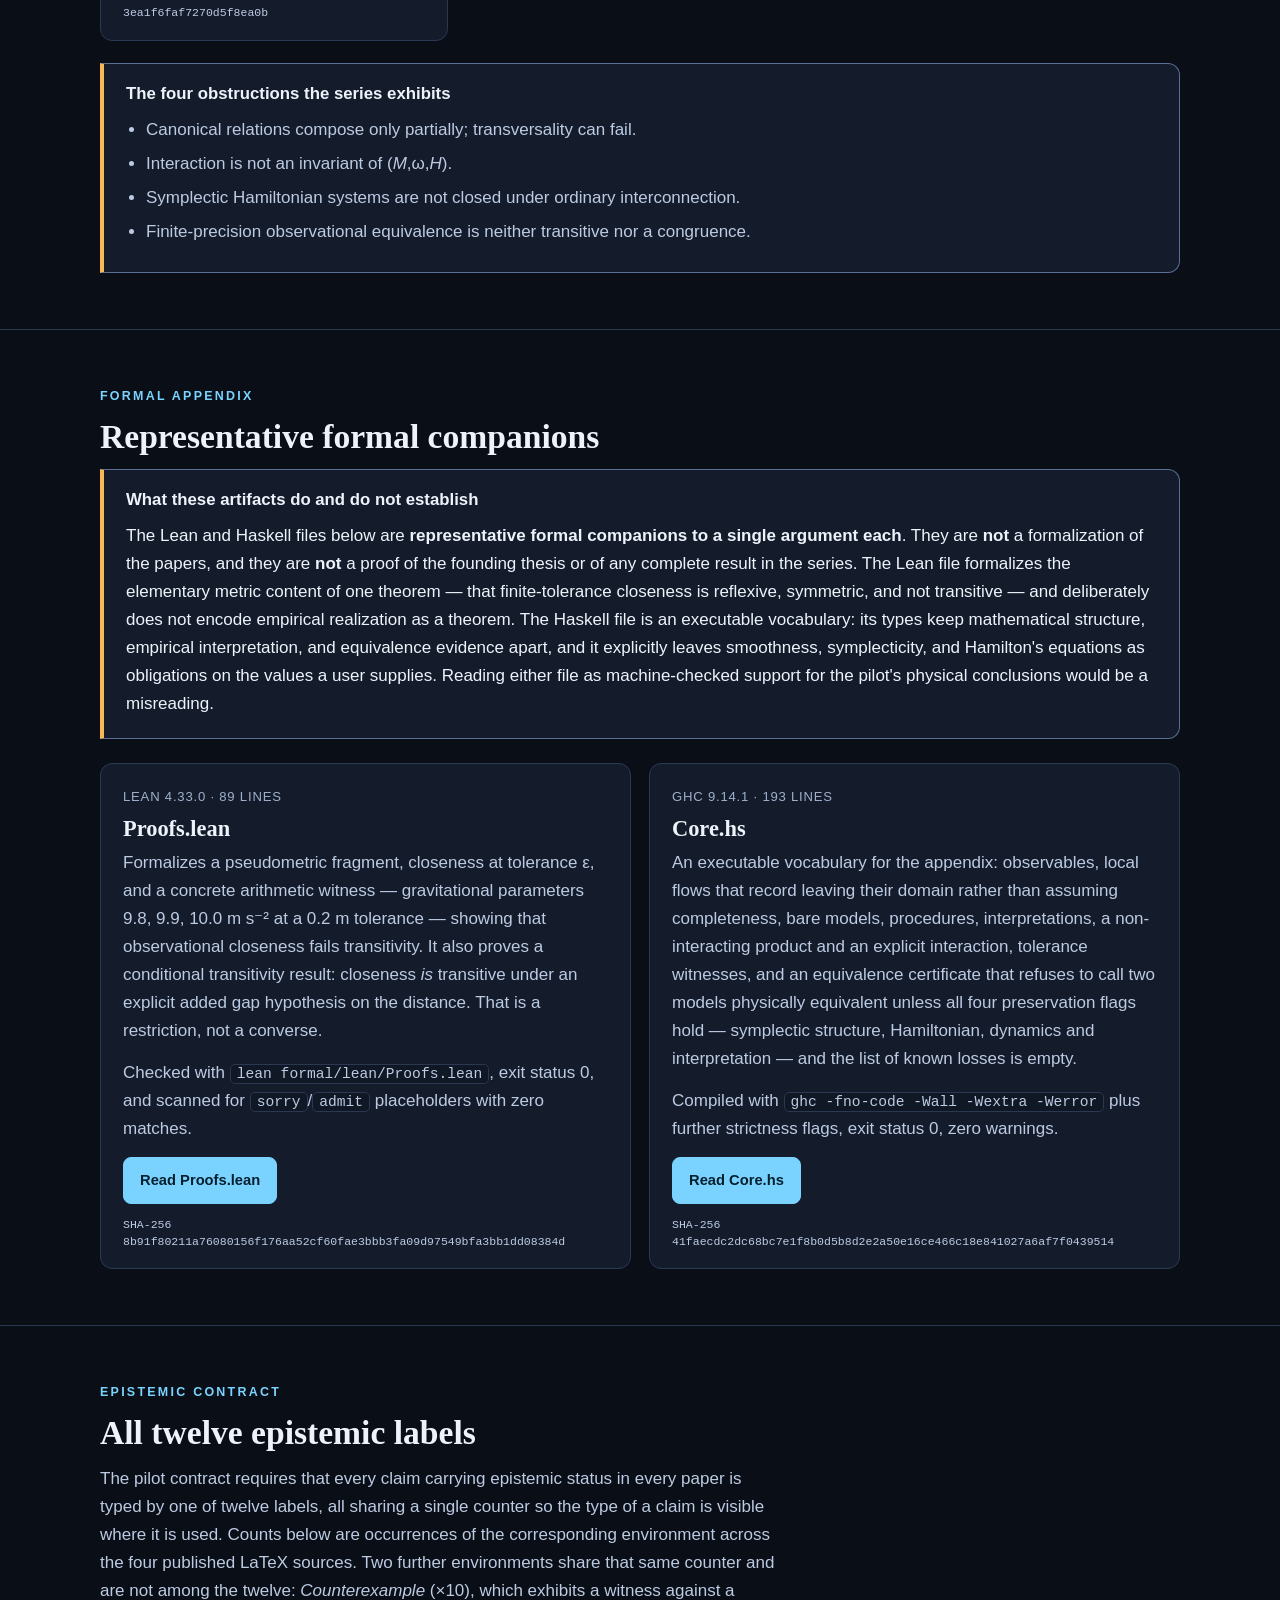
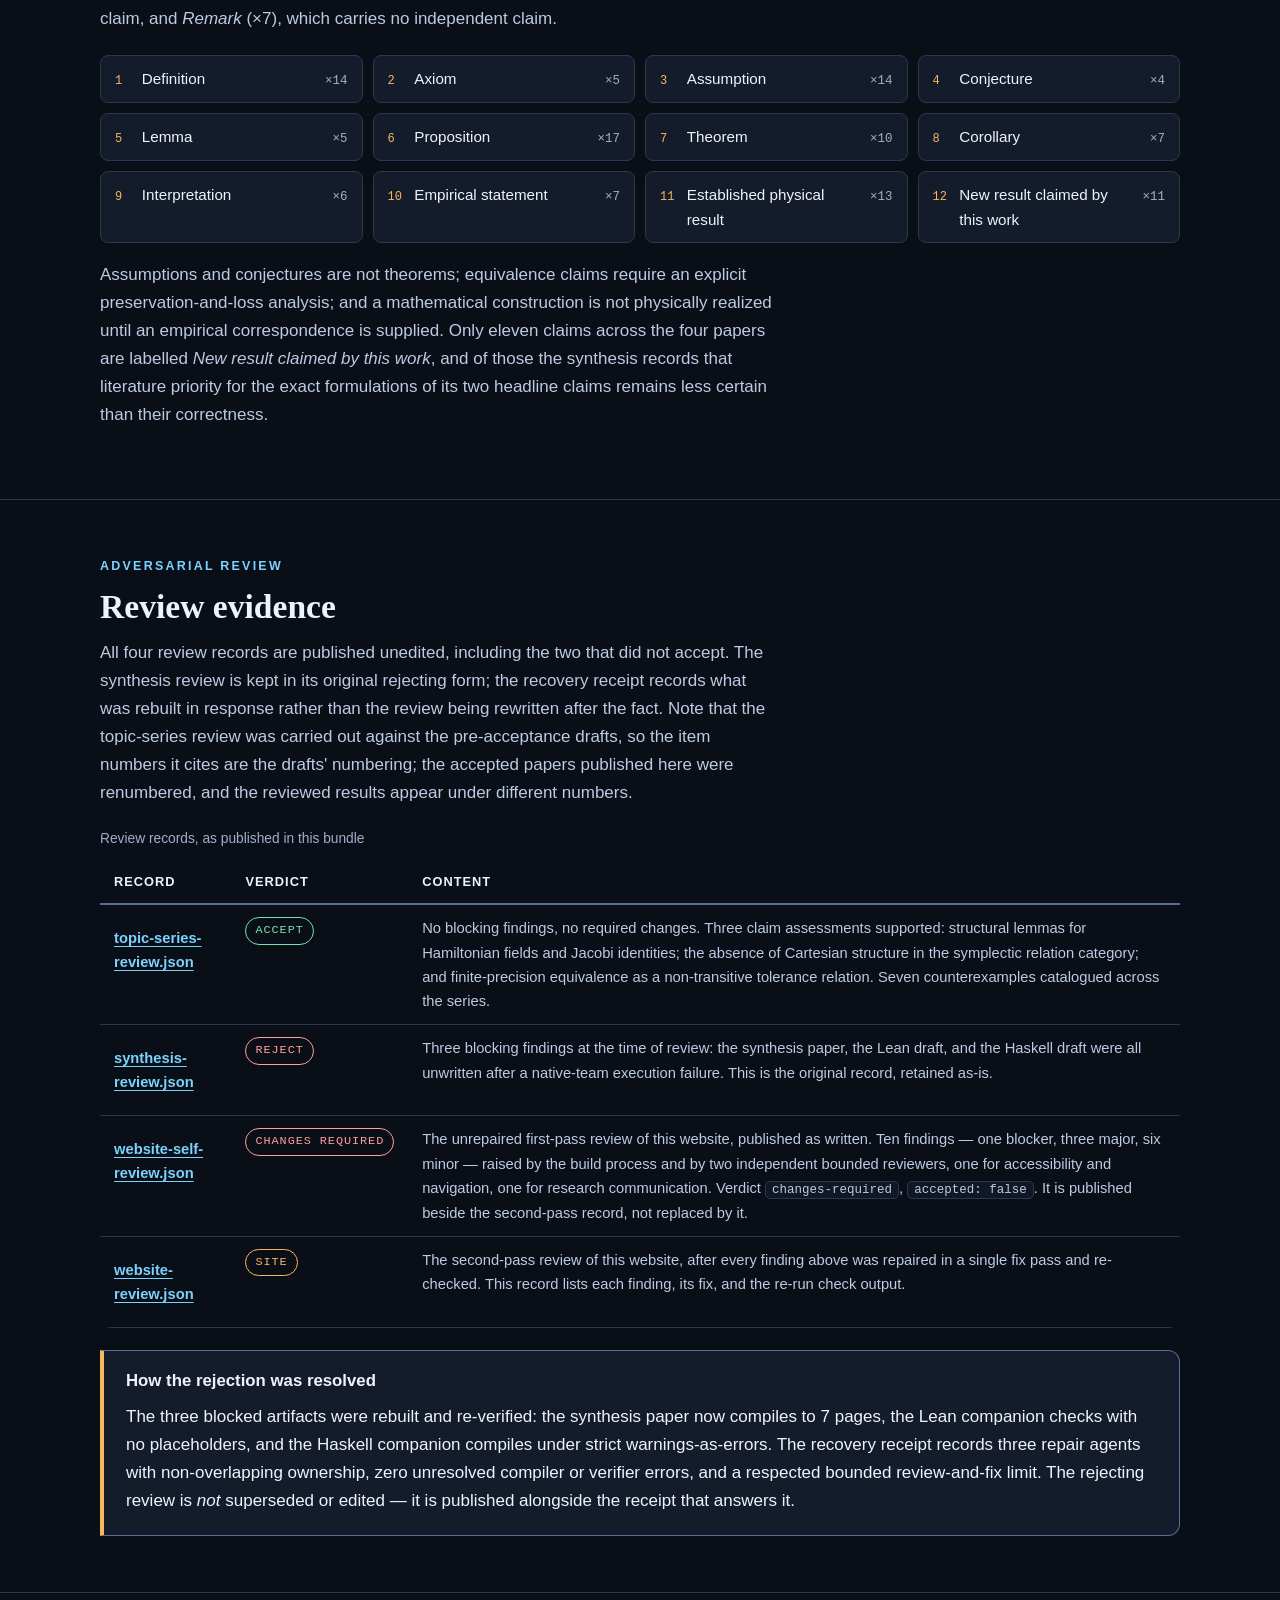
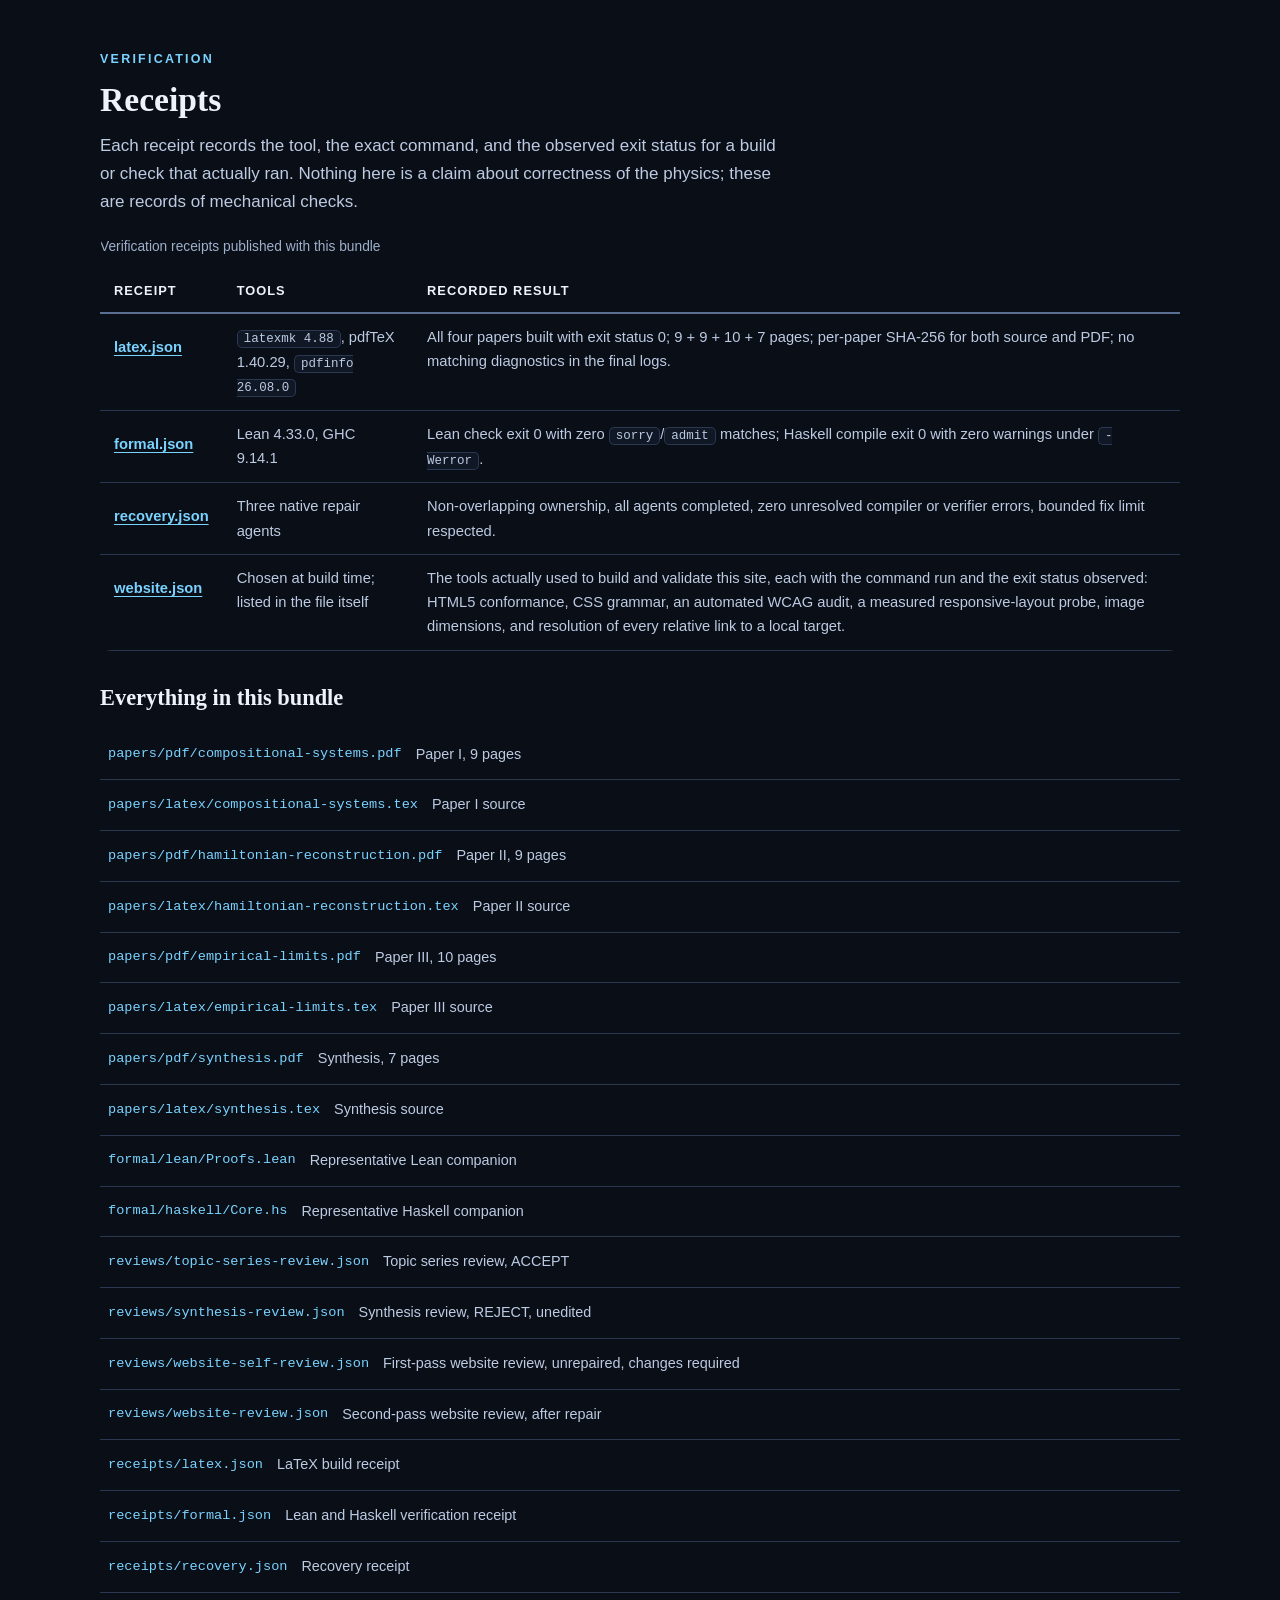
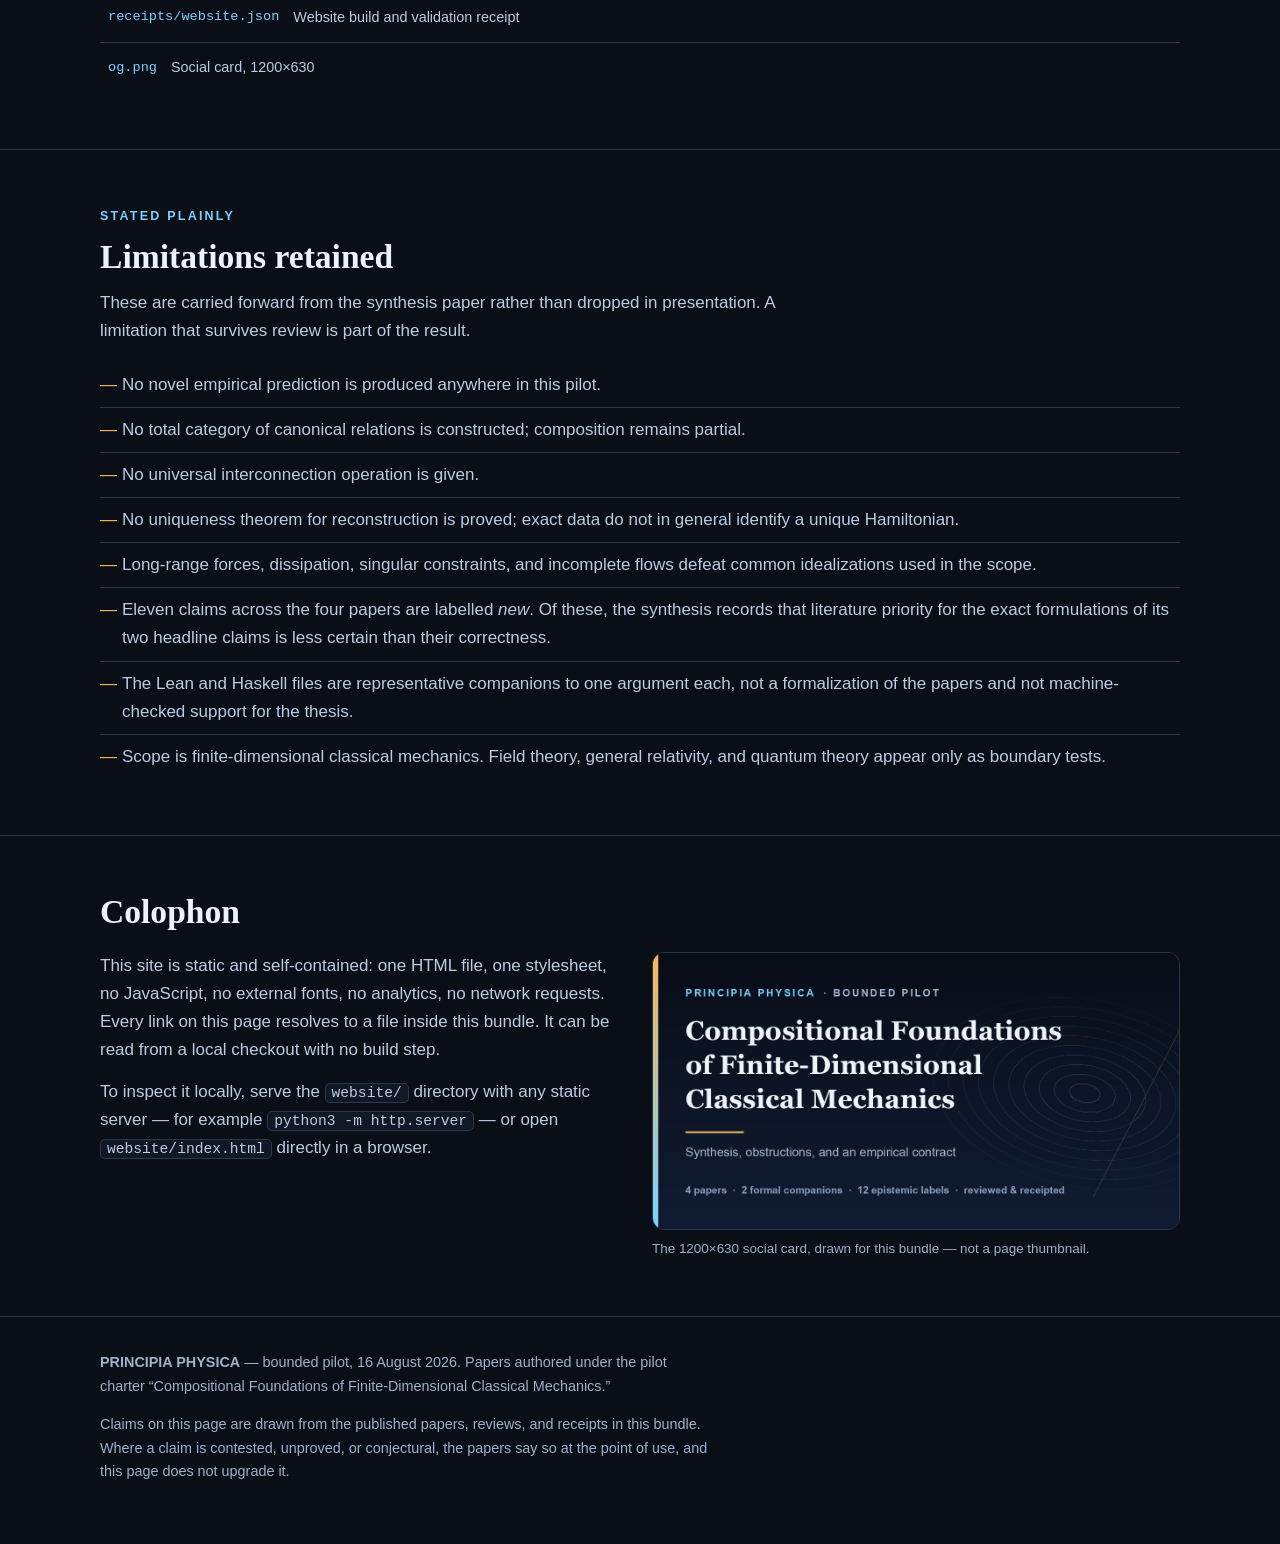
==== commit a0014eea: "PRINCIPIA PHYSICA pilot: terminal-reviewed release Terminal independent review: ACCEPT, 0 blocking f" ====
--- a/website/index.html
+++ b/website/index.html
@@ -1,70 +1,503 @@
-<!doctype html>
+<!DOCTYPE html>
 <html lang="en">
 <head>
-  <meta charset="utf-8">
-  <meta name="viewport" content="width=device-width, initial-scale=1">
-  <meta name="description" content="A four-paper pilot on compositional structure, Hamiltonian reconstruction, and the empirical limits of mathematical physics.">
-  <meta property="og:title" content="PRINCIPIA PHYSICA — Compositional Foundations">
-  <meta property="og:description" content="Four papers, two representative formal companions, peer review, and verification evidence.">
-  <meta property="og:type" content="website">
-  <meta property="og:image" content="og.png">
-  <meta property="og:image:width" content="1200">
-  <meta property="og:image:height" content="630">
-  <title>PRINCIPIA PHYSICA — Compositional Foundations</title>
-  <link rel="stylesheet" href="styles.css">
-  <style>a:focus-visible{outline:3px solid #f0a36f;outline-offset:4px;border-radius:2px}</style>
+<meta charset="utf-8">
+<meta name="viewport" content="width=device-width, initial-scale=1">
+<title>Compositional Foundations of Classical Mechanics — PRINCIPIA PHYSICA</title>
+<meta name="description" content="A bounded four-paper pilot testing whether finite-dimensional Hamiltonian mechanics can be represented as an empirically interpreted compositional theory object. Papers, representative Lean and Haskell companions, review evidence, and verification receipts.">
+<meta name="color-scheme" content="dark">
+<meta name="robots" content="index, follow">
+<!-- Social card. Paths are relative on purpose: this bundle carries no
+     machine-specific absolute paths and no deployment URL. The release step
+     rewrites these to absolute URLs once a production origin exists. -->
+<meta property="og:type" content="website">
+<meta property="og:title" content="Compositional Foundations of Finite-Dimensional Classical Mechanics">
+<meta property="og:description" content="PRINCIPIA PHYSICA bounded pilot: four reviewed papers, two representative formal companions, twelve epistemic labels, and verification receipts.">
+<meta property="og:image" content="og.png">
+<meta property="og:image:width" content="1200">
+<meta property="og:image:height" content="630">
+<meta property="og:image:alt" content="Dark title card reading Compositional Foundations of Finite-Dimensional Classical Mechanics, with a faint symplectic phase-portrait motif.">
+<meta name="twitter:card" content="summary_large_image">
+<meta name="twitter:title" content="Compositional Foundations of Finite-Dimensional Classical Mechanics">
+<meta name="twitter:description" content="PRINCIPIA PHYSICA bounded pilot: four reviewed papers, two representative formal companions, twelve epistemic labels, and verification receipts.">
+<meta name="twitter:image" content="og.png">
+<link rel="stylesheet" href="styles.css">
+<link rel="icon" href="data:image/svg+xml,%3Csvg xmlns='http://www.w3.org/2000/svg' viewBox='0 0 32 32'%3E%3Crect width='32' height='32' rx='6' fill='%230a0e17'/%3E%3Cellipse cx='16' cy='16' rx='11' ry='6.5' fill='none' stroke='%237ad3ff' stroke-width='1.6'/%3E%3Cellipse cx='16' cy='16' rx='5.5' ry='3.2' fill='none' stroke='%23f7b75b' stroke-width='1.6'/%3E%3C/svg%3E">
 </head>
 <body>
-  <a class="skip" href="#main">Skip to content</a>
-  <header class="masthead">
-    <nav aria-label="Primary">
-      <a class="wordmark" href="#top" aria-label="Principia Physica home"><span>PRINCIPIA</span> PHYSICA</a>
-      <div class="navlinks"><a href="#papers">Papers</a><a href="#formal">Formal</a><a href="#evidence">Evidence</a></div>
+
+<a class="skip-link" href="#main">Skip to main content</a>
+
+<header class="site-header">
+  <div class="wrap">
+    <a class="brand" href="#top"><span>PRINCIPIA</span> PHYSICA</a>
+    <nav class="site-nav" aria-label="Section navigation">
+      <ul>
+        <li><a href="#scope">Scope</a></li>
+        <li><a href="#papers">Papers</a></li>
+        <li><a href="#formal">Formal companions</a></li>
+        <li><a href="#labels">Epistemic labels</a></li>
+        <li><a href="#reviews">Review evidence</a></li>
+        <li><a href="#receipts">Receipts</a></li>
+        <li><a href="#limits">Limitations</a></li>
+        <li><a href="#colophon">Colophon</a></li>
+      </ul>
     </nav>
-    <div class="hero" id="top">
-      <p class="eyebrow">Pilot research edition · 2026</p>
-      <h1>Where mathematical<br><em>structure</em> meets evidence.</h1>
-      <p class="lede">A tightly scoped investigation of finite-dimensional classical mechanics: composition, reconstruction, observation, and the line between a model that is mathematically admissible and one that is physically realized.</p>
-      <div class="hero-actions"><a class="button primary" href="papers/pdf/synthesis.pdf">Read the synthesis <span aria-hidden="true">↗</span></a><a class="button" href="#papers">Explore the series</a></div>
-    </div>
-    <div class="orbit" aria-hidden="true"><span class="orbit-a"></span><span class="orbit-b"></span><span class="orbit-c"></span><i></i></div>
-  </header>
-
-  <main id="main">
-    <section class="thesis ruled" aria-labelledby="thesis-title">
-      <p class="section-no">01 / Thesis</p>
-      <div><h2 id="thesis-title">Can mechanics become a compositional theory object <em>without</em> confusing equivalence with reality?</h2><p>The series studies finite-dimensional smooth classical systems, symplectic state spaces, observables, Hamiltonian dynamics, products, interconnection, symmetries, and measurement maps. Field theory, relativity, quantum theories, and new experimental claims remain boundary tests—not conclusions.</p></div>
-    </section>
-
-    <section id="papers" class="papers" aria-labelledby="papers-title">
-      <div class="section-head"><div><p class="section-no">02 / Research series</p><h2 id="papers-title">Four papers. One disciplined question.</h2></div><p>Every edition is available as a publication PDF and its complete LaTeX source.</p></div>
-      <article class="paper featured"><div class="paper-index">S</div><div><p class="kicker">Synthesis · 10 pages</p><h3>Empirical Realization of Compositional Structure</h3><p>Brings the series together while preserving its different mathematical settings. Kernel underdetermination, gauge freedom, global obstruction, no-go results, and error propagation meet an explicit empirical closure premise.</p><div class="links"><a href="papers/pdf/synthesis.pdf">PDF <span aria-hidden="true">↗</span></a><a href="papers/latex/synthesis.tex">LaTeX source</a></div></div></article>
-      <div class="paper-grid">
-        <article class="paper"><div class="paper-index">1</div><div><p class="kicker">Foundations · 6 pages</p><h3>Compositional Systems</h3><p>Uses symmetric monoidal categories and functors to separate structural consequences from the empirical work needed to establish realization.</p><div class="links"><a href="papers/pdf/compositional-systems.pdf">PDF <span aria-hidden="true">↗</span></a><a href="papers/latex/compositional-systems.tex">LaTeX source</a></div></div></article>
-        <article class="paper"><div class="paper-index">2</div><div><p class="kicker">Dynamics · 7 pages</p><h3>Hamiltonian Reconstruction</h3><p>Distinguishes exact geometric existence results from finite-data identifiability and inference, including the role of gauge and topology.</p><div class="links"><a href="papers/pdf/hamiltonian-reconstruction.pdf">PDF <span aria-hidden="true">↗</span></a><a href="papers/latex/hamiltonian-reconstruction.tex">LaTeX source</a></div></div></article>
-        <article class="paper"><div class="paper-index">3</div><div><p class="kicker">Epistemology · 6 pages</p><h3>Empirical Limits</h3><p>Formalizes finite-test underdetermination, noise and falsification, and the extra premises required to move from local checks to global claims.</p><div class="links"><a href="papers/pdf/empirical-limits.pdf">PDF <span aria-hidden="true">↗</span></a><a href="papers/latex/empirical-limits.tex">LaTeX source</a></div></div></article>
-      </div>
-    </section>
-
-    <section id="formal" class="formal" aria-labelledby="formal-title">
-      <div><p class="section-no">03 / Formal companions</p><h2 id="formal-title">Executable fragments,<br>carefully bounded.</h2></div>
-      <div class="formal-copy"><p class="warning"><strong>Scope note.</strong> The Lean and Haskell artifacts are representative formal companions—not proofs of the complete thesis, nor evidence that any model is physically realized.</p><p>Lean machine-checks selected mathematical fragments: identifiability, finite-record underdetermination, gauge freedom, compatibility, tolerance propagation, and substitution. Haskell supplies executable constructions and 21 regression checks using synthetic inputs.</p><div class="artifact-links"><a href="formal/lean/Proofs.lean"><span>LEAN 4</span> Proofs.lean <b aria-hidden="true">↓</b></a><a href="formal/haskell/Core.hs"><span>HASKELL</span> Core.hs <b aria-hidden="true">↓</b></a></div></div>
-    </section>
-
-    <section class="ledger" aria-labelledby="ledger-title">
-      <div class="section-head"><div><p class="section-no">04 / Epistemic ledger</p><h2 id="ledger-title">Twelve labels. No category slippage.</h2></div><p>Substantial claims must be proved, cited, supplied as explicit empirical input, or marked conjectural.</p></div>
-      <ol class="labels"><li>Definition</li><li>Axiom</li><li>Assumption</li><li>Conjecture</li><li>Lemma</li><li>Proposition</li><li>Theorem</li><li>Corollary</li><li>Interpretation</li><li>Empirical statement</li><li>Established physical result</li><li>New result claimed by this work</li></ol>
-      <p class="principle">Mathematical admissibility <span aria-hidden="true">≠</span><span class="sr-only">is not the same as</span> physical realization.</p>
-    </section>
-
-    <section id="evidence" class="evidence" aria-labelledby="evidence-title">
-      <div><p class="section-no">05 / Audit trail</p><h2 id="evidence-title">The record is part of the result.</h2><p>Peer-review evidence is preserved alongside build, formal-verification, recovery, and website-validation receipts.</p></div>
-      <div class="evidence-groups">
-        <div><h3>Peer review</h3><a href="reviews/topic-series-review.json">Topic-series review <span>JSON</span></a><a href="reviews/synthesis-review.json">Synthesis review <span>JSON</span></a><a href="reviews/website-review.json">Website review <span>JSON</span></a></div>
-        <div><h3>Verification receipts</h3><a href="receipts/latex.json">LaTeX build <span>JSON</span></a><a href="receipts/formal.json">Formal artifacts <span>JSON</span></a><a href="receipts/recovery.json">Review recovery <span>JSON</span></a><a href="receipts/website.json">Website validation <span>JSON</span></a></div>
-      </div>
-    </section>
-  </main>
-  <footer><a class="wordmark" href="#top"><span>PRINCIPIA</span> PHYSICA</a><p>Compositional Foundations of Finite-Dimensional Classical Mechanics</p><p>Research pilot · 2026</p></footer>
+  </div>
+</header>
+
+<main id="main">
+
+  <div id="top" class="hero">
+    <div class="wrap">
+      <p class="eyebrow">Bounded pilot &middot; 16 August 2026</p>
+      <h1>Compositional Foundations of Finite-Dimensional Classical Mechanics</h1>
+      <p class="lede">Four papers ask one question: can finite-dimensional Hamiltonian mechanics be
+      represented as an empirically interpreted compositional theory object, without conflating
+      mathematical equivalence with physical equivalence? The pilot answers by exhibiting where the
+      representation works, and by exhibiting the obstructions where it does not.</p>
+
+      <blockquote class="thesis">
+        <p><strong>Thesis under investigation, not assumed:</strong> physics is the study of
+        empirically realized compositional mathematical structures. The pilot was chartered to test
+        this claim for precision, internal coherence, and compatibility with established
+        finite-dimensional classical mechanics &mdash; and it reports that the thesis <em>as
+        stated</em> is not itself a falsifiable physical hypothesis.</p>
+        <cite>Founding thesis and charter, PRINCIPIA PHYSICA pilot context</cite>
+      </blockquote>
+
+      <ul class="stats">
+        <li><span class="num">4</span><span class="lbl">papers, PDF + LaTeX source</span></li>
+        <li><span class="num">35</span><span class="lbl">typeset pages total</span></li>
+        <li><span class="num">2</span><span class="lbl">representative formal companions</span></li>
+        <li><span class="num">12</span><span class="lbl">epistemic labels on every claim</span></li>
+        <li><span class="num">113</span><span class="lbl">labelled claim environments</span></li>
+      </ul>
+    </div>
+  </div>
+
+  <!-- ---------------------------------------------------------------- -->
+  <section id="scope" class="band">
+    <div class="wrap">
+      <h2>What this pilot is, and what it is not</h2>
+      <div class="grid two mt-20">
+        <div class="card">
+          <h3>In scope</h3>
+          <p>Finite-dimensional smooth classical systems: symplectic state spaces, observables,
+          Hamiltonian dynamics, products and interconnection, symmetries, measurement maps, and
+          empirical interpretation.</p>
+        </div>
+        <div class="card">
+          <h3>Boundary tests only</h3>
+          <p>Field theory, infinite-dimensional analysis, general relativity, quantum mechanics,
+          quantum field theory, theory-space geometry, and new experimental claims appear only as
+          boundary tests. No new experimental claim is made anywhere in this pilot.</p>
+        </div>
+      </div>
+
+      <div class="callout">
+        <h3>Three epistemic rules the papers are held to</h3>
+        <ul>
+          <li>Definitions, axioms, assumptions, conjectures, proved results, interpretations, and
+          empirical statements are distinguished by label at the point of use.</li>
+          <li>Every substantial claim is proved, cited, an explicit empirical input, or marked
+          conjectural.</li>
+          <li>Mathematical admissibility is never identified with physical realization.</li>
+        </ul>
+      </div>
+    </div>
+  </section>
+
+  <!-- ---------------------------------------------------------------- -->
+  <section id="papers" class="band">
+    <div class="wrap">
+      <p class="eyebrow">Accepted outputs</p>
+      <h2>The four papers</h2>
+      <p class="section-intro">Three topic papers form a series; the fourth synthesizes them. Every
+      paper is self-contained arXiv-style LaTeX with no external bibliography <em>file</em>; each
+      carries its own embedded reference list. Both the compiled PDF
+      and the exact LaTeX source that produced it are published here, with the SHA-256 recorded in
+      the build receipt.</p>
+
+      <div class="grid two mt-24">
+
+        <article class="card paper">
+          <p class="meta">Paper I of III &middot; 9 pages</p>
+          <h3>Compositional Systems in Finite-Dimensional Classical Mechanics</h3>
+          <p class="abstract">A typed reconstruction of <em>system</em>, <em>state</em>,
+          <em>observable</em>, <em>process</em> and <em>composition</em>. The symplectic product is
+          monoidal but not cartesian: no projection, no diagonal. Centrally, &ldquo;these two
+          subsystems interact&rdquo; is <em>not</em> an invariant of the triple
+          (<i>M</i>,&#969;,<i>H</i>), so compositional structure is additional data fixed empirically
+          by what an apparatus reads. Symplectic Hamiltonian systems are not closed under the
+          operations physicists call composition; the closed class is the Dirac / port-Hamiltonian
+          one.</p>
+          <div class="actions">
+            <a class="btn btn-primary" href="papers/pdf/compositional-systems.pdf">PDF<span class="vh">, Compositional Systems in Finite-Dimensional Classical Mechanics</span></a>
+            <a class="btn" href="papers/latex/compositional-systems.tex">LaTeX source<span class="vh">, Compositional Systems in Finite-Dimensional Classical Mechanics</span></a>
+          </div>
+          <p class="hashline"><span>PDF SHA-256</span><br>4a3ef75ce34accdd9674d4b7abb15c0708138cce4f154dd8d5d356d74716b1bf</p>
+        </article>
+
+        <article class="card paper">
+          <p class="meta">Paper II of III &middot; 9 pages</p>
+          <h3>Hamiltonian Reconstruction as a Physical Theory Object</h3>
+          <p class="abstract">Finite-dimensional Hamiltonian mechanics reconstructed as a typed
+          physical theory object, separating bare structure from an interpretation layer, with the
+          results that make its slots well typed (nondegeneracy &hArr; uniqueness of the Hamiltonian
+          vector field; Jacobi &hArr; closedness; conservation; Liouville; Noether). Three structural
+          findings: dynamical composition is rigid, so &ldquo;system &#8614; dynamics&rdquo; is no
+          monoidal functor on the Cartesian product; interconnection is not morphism composition and
+          its Lagrangian-relation replacement is partial, with four failure modes; and isomorphism
+          underdetermines physical identity.</p>
+          <div class="actions">
+            <a class="btn btn-primary" href="papers/pdf/hamiltonian-reconstruction.pdf">PDF<span class="vh">, Hamiltonian Reconstruction as a Physical Theory Object</span></a>
+            <a class="btn" href="papers/latex/hamiltonian-reconstruction.tex">LaTeX source<span class="vh">, Hamiltonian Reconstruction as a Physical Theory Object</span></a>
+          </div>
+          <p class="hashline"><span>PDF SHA-256</span><br>05a68fd0b4375c30ee1f3938bbace49ea60801891dd47ae7acb3efd5df59c90a</p>
+        </article>
+
+        <article class="card paper">
+          <p class="meta">Paper III of III &middot; 10 pages</p>
+          <h3>Empirical Realization, Observational Equivalence, and the Limits of Finite-Dimensional Classical Models</h3>
+          <p class="abstract">Two routinely conflated predicates are separated: <em>mathematical
+          admissibility</em>, a unary predicate on symplectic model tuples, and <em>empirical
+          realization</em>, a binary relation between models and finite-precision data records. They
+          come apart both ways. Finite-precision observational equivalence is a tolerance relation
+          &mdash; reflexive and symmetric but non-transitive, with transitive closure the total
+          relation &mdash; so model space cannot be quotiented by it. Exact, complete data still leave
+          an infinite-dimensional consistent family. The founding thesis as stated is shown not to be
+          falsifiable, and the falsifiable sub-claim it contains is isolated.</p>
+          <div class="actions">
+            <a class="btn btn-primary" href="papers/pdf/empirical-limits.pdf">PDF<span class="vh">, Empirical Realization, Observational Equivalence, and the Limits of Finite-Dimensional Classical Models</span></a>
+            <a class="btn" href="papers/latex/empirical-limits.tex">LaTeX source<span class="vh">, Empirical Realization, Observational Equivalence, and the Limits of Finite-Dimensional Classical Models</span></a>
+          </div>
+          <p class="hashline"><span>PDF SHA-256</span><br>ae266285ea6dc962ed934a9483497312e8bc5f3fcc41f76b2bd6be6c5ae05b78</p>
+        </article>
+
+        <article class="card paper">
+          <p class="meta">Synthesis &middot; 7 pages</p>
+          <h3>Synthesis, Obstructions, and an Empirical Contract</h3>
+          <p class="abstract">The three reconstructions are combined and the founding thesis is
+          tested. A Hamiltonian theory object must include not only (<i>M</i>,&#969;,<i>H</i>) but
+          selected preparations, observables, processes, decomposition, and a realization map. That
+          enrichment prevents mathematical isomorphism from being mistaken for physical equivalence,
+          and it exposes four obstructions. The usable residue of the thesis is an explicit empirical
+          contract whose compositional clauses can fail &mdash; stated as six required entries, not as
+          a slogan.</p>
+          <div class="actions">
+            <a class="btn btn-primary" href="papers/pdf/synthesis.pdf">PDF<span class="vh">, Synthesis, Obstructions, and an Empirical Contract</span></a>
+            <a class="btn" href="papers/latex/synthesis.tex">LaTeX source<span class="vh">, Synthesis, Obstructions, and an Empirical Contract</span></a>
+          </div>
+          <p class="hashline"><span>PDF SHA-256</span><br>5a6eda2e306dea2e90f451d84f883a13b9c670817e83ea1f6faf7270d5f8ea0b</p>
+        </article>
+
+      </div>
+
+      <div class="callout">
+        <h3>The four obstructions the series exhibits</h3>
+        <ul>
+          <li>Canonical relations compose only partially; transversality can fail.</li>
+          <li>Interaction is not an invariant of (<i>M</i>,&#969;,<i>H</i>).</li>
+          <li>Symplectic Hamiltonian systems are not closed under ordinary interconnection.</li>
+          <li>Finite-precision observational equivalence is neither transitive nor a congruence.</li>
+        </ul>
+      </div>
+    </div>
+  </section>
+
+  <!-- ---------------------------------------------------------------- -->
+  <section id="formal" class="band">
+    <div class="wrap">
+      <p class="eyebrow">Formal appendix</p>
+      <h2>Representative formal companions</h2>
+
+      <div class="callout mt-0">
+        <h3>What these artifacts do and do not establish</h3>
+        <p>The Lean and Haskell files below are <strong>representative formal companions to a single
+        argument each</strong>. They are <strong>not</strong> a formalization of the papers, and they
+        are <strong>not</strong> a proof of the founding thesis or of any complete result in the
+        series. The Lean file formalizes the elementary metric content of one theorem &mdash; that
+        finite-tolerance closeness is reflexive, symmetric, and not transitive &mdash; and
+        deliberately does not encode empirical realization as a theorem. The Haskell file is an
+        executable vocabulary: its types keep mathematical structure, empirical interpretation, and
+        equivalence evidence apart, and it explicitly leaves smoothness, symplecticity, and
+        Hamilton's equations as obligations on the values a user supplies. Reading either file as
+        machine-checked support for the pilot's physical conclusions would be a misreading.</p>
+      </div>
+
+      <div class="grid two mt-24">
+        <article class="card">
+          <p class="meta">Lean 4.33.0 &middot; 89 lines</p>
+          <h3>Proofs.lean</h3>
+          <p>Formalizes a pseudometric fragment, closeness at tolerance &#949;, and a concrete
+          arithmetic witness &mdash; gravitational parameters 9.8, 9.9, 10.0 m&nbsp;s&#8315;&#178; at a
+          0.2&nbsp;m tolerance &mdash; showing that observational closeness fails transitivity. It also
+          proves a conditional transitivity result: closeness <em>is</em> transitive under an explicit
+          added gap hypothesis on the distance. That is a restriction, not a converse.</p>
+          <p>Checked with <code>lean formal/lean/Proofs.lean</code>, exit status 0, and scanned for
+          <code>sorry</code>/<code>admit</code> placeholders with zero matches.</p>
+          <div class="actions">
+            <a class="btn btn-primary" href="formal/lean/Proofs.lean">Read Proofs.lean</a>
+          </div>
+          <p class="hashline"><span>SHA-256</span><br>8b91f80211a76080156f176aa52cf60fae3bbb3fa09d97549bfa3bb1dd08384d</p>
+        </article>
+
+        <article class="card">
+          <p class="meta">GHC 9.14.1 &middot; 193 lines</p>
+          <h3>Core.hs</h3>
+          <p>An executable vocabulary for the appendix: observables, local flows that record leaving
+          their domain rather than assuming completeness, bare models, procedures, interpretations,
+          a non-interacting product and an explicit interaction, tolerance witnesses, and an
+          equivalence certificate that refuses to call two models physically equivalent unless all
+          four preservation flags hold &mdash; symplectic structure, Hamiltonian, dynamics and
+          interpretation &mdash; and the list of known losses is empty.</p>
+          <p>Compiled with <code>ghc -fno-code -Wall -Wextra -Werror</code> plus further strictness
+          flags, exit status 0, zero warnings.</p>
+          <div class="actions">
+            <a class="btn btn-primary" href="formal/haskell/Core.hs">Read Core.hs</a>
+          </div>
+          <p class="hashline"><span>SHA-256</span><br>41faecdc2dc68bc7e1f8b0d5b8d2e2a50e16ce466c18e841027a6af7f0439514</p>
+        </article>
+      </div>
+    </div>
+  </section>
+
+  <!-- ---------------------------------------------------------------- -->
+  <section id="labels" class="band">
+    <div class="wrap">
+      <p class="eyebrow">Epistemic contract</p>
+      <h2>All twelve epistemic labels</h2>
+      <p class="section-intro">The pilot contract requires that every claim carrying epistemic status
+      in every paper is typed by one of twelve labels, all sharing a single counter so the type of a
+      claim is visible where it is used. Counts below are occurrences of the corresponding environment
+      across the four published LaTeX sources. Two further environments share that same counter and are
+      not among the twelve: <em>Counterexample</em> (&times;10), which exhibits a witness against a
+      claim, and <em>Remark</em> (&times;7), which carries no independent claim.</p>
+
+      <ul class="labels">
+        <li>Definition <span class="count">&times;14</span></li>
+        <li>Axiom <span class="count">&times;5</span></li>
+        <li>Assumption <span class="count">&times;14</span></li>
+        <li>Conjecture <span class="count">&times;4</span></li>
+        <li>Lemma <span class="count">&times;5</span></li>
+        <li>Proposition <span class="count">&times;17</span></li>
+        <li>Theorem <span class="count">&times;10</span></li>
+        <li>Corollary <span class="count">&times;7</span></li>
+        <li>Interpretation <span class="count">&times;6</span></li>
+        <li>Empirical statement <span class="count">&times;7</span></li>
+        <li>Established physical result <span class="count">&times;13</span></li>
+        <li>New result claimed by this work <span class="count">&times;11</span></li>
+      </ul>
+
+      <p class="section-intro mt-18">Assumptions and conjectures are not theorems;
+      equivalence claims require an explicit preservation-and-loss analysis; and a mathematical
+      construction is not physically realized until an empirical correspondence is supplied. Only
+      eleven claims across the four papers are labelled <em>New result claimed by this work</em>, and
+      of those the synthesis records that literature priority for the exact formulations of its two
+      headline claims remains less certain than their correctness.</p>
+    </div>
+  </section>
+
+  <!-- ---------------------------------------------------------------- -->
+  <section id="reviews" class="band">
+    <div class="wrap">
+      <p class="eyebrow">Adversarial review</p>
+      <h2>Review evidence</h2>
+      <p class="section-intro">All four review records are published unedited, including the two that
+      did not accept. The synthesis review is kept in its original rejecting form; the recovery receipt
+      records what was rebuilt in response rather than the review being rewritten after the fact. Note
+      that the topic-series review was carried out against the pre-acceptance drafts, so the item
+      numbers it cites are the drafts' numbering; the accepted papers published here were renumbered,
+      and the reviewed results appear under different numbers.</p>
+
+      <section class="table-scroll" tabindex="0" aria-label="Review records, scrollable">
+        <table>
+          <caption>Review records, as published in this bundle</caption>
+          <thead>
+            <tr><th scope="col">Record</th><th scope="col">Verdict</th><th scope="col">Content</th></tr>
+          </thead>
+          <tbody>
+            <tr>
+              <th scope="row"><a href="reviews/topic-series-review.json">topic-series-review.json</a></th>
+              <td><span class="pill pill-accept">ACCEPT</span></td>
+              <td>No blocking findings, no required changes. Three claim assessments supported:
+              structural lemmas for Hamiltonian fields and Jacobi identities; the absence of Cartesian
+              structure in the symplectic relation category; and finite-precision equivalence as a
+              non-transitive tolerance relation. Seven counterexamples catalogued across the series.</td>
+            </tr>
+            <tr>
+              <th scope="row"><a href="reviews/synthesis-review.json">synthesis-review.json</a></th>
+              <td><span class="pill pill-reject">REJECT</span></td>
+              <td>Three blocking findings at the time of review: the synthesis paper, the Lean draft,
+              and the Haskell draft were all unwritten after a native-team execution failure. This is
+              the original record, retained as-is.</td>
+            </tr>
+            <tr>
+              <th scope="row"><a href="reviews/website-self-review.json">website-self-review.json</a></th>
+              <td><span class="pill pill-reject">CHANGES REQUIRED</span></td>
+              <td>The unrepaired first-pass review of this website, published as written. Ten findings
+              &mdash; one blocker, three major, six minor &mdash; raised by the build process and by two
+              independent bounded reviewers, one for accessibility and navigation, one for research
+              communication. Verdict <code>changes-required</code>, <code>accepted: false</code>. It is
+              published beside the second-pass record, not replaced by it.</td>
+            </tr>
+            <tr>
+              <th scope="row"><a href="reviews/website-review.json">website-review.json</a></th>
+              <td><span class="pill pill-note">SITE</span></td>
+              <td>The second-pass review of this website, after every finding above was repaired in a
+              single fix pass and re-checked. This record lists each finding, its fix, and the re-run
+              check output.</td>
+            </tr>
+          </tbody>
+        </table>
+      </section>
+
+      <div class="callout">
+        <h3>How the rejection was resolved</h3>
+        <p>The three blocked artifacts were rebuilt and re-verified: the synthesis paper now compiles
+        to 7 pages, the Lean companion checks with no placeholders, and the Haskell companion compiles
+        under strict warnings-as-errors. The recovery receipt records three repair agents with
+        non-overlapping ownership, zero unresolved compiler or verifier errors, and a respected bounded
+        review-and-fix limit. The rejecting review is <em>not</em> superseded or edited &mdash; it is
+        published alongside the receipt that answers it.</p>
+      </div>
+    </div>
+  </section>
+
+  <!-- ---------------------------------------------------------------- -->
+  <section id="receipts" class="band">
+    <div class="wrap">
+      <p class="eyebrow">Verification</p>
+      <h2>Receipts</h2>
+      <p class="section-intro">Each receipt records the tool, the exact command, and the observed exit
+      status for a build or check that actually ran. Nothing here is a claim about correctness of the
+      physics; these are records of mechanical checks.</p>
+
+      <section class="table-scroll" tabindex="0" aria-label="Verification receipts, scrollable">
+        <table>
+          <caption>Verification receipts published with this bundle</caption>
+          <thead>
+            <tr><th scope="col">Receipt</th><th scope="col">Tools</th><th scope="col">Recorded result</th></tr>
+          </thead>
+          <tbody>
+            <tr>
+              <th scope="row"><a href="receipts/latex.json">latex.json</a></th>
+              <td><code>latexmk 4.88</code>, pdfTeX 1.40.29, <code>pdfinfo 26.08.0</code></td>
+              <td>All four papers built with exit status 0; 9 + 9 + 10 + 7 pages; per-paper SHA-256 for
+              both source and PDF; no matching diagnostics in the final logs.</td>
+            </tr>
+            <tr>
+              <th scope="row"><a href="receipts/formal.json">formal.json</a></th>
+              <td>Lean 4.33.0, GHC 9.14.1</td>
+              <td>Lean check exit 0 with zero <code>sorry</code>/<code>admit</code> matches; Haskell
+              compile exit 0 with zero warnings under <code>-Werror</code>.</td>
+            </tr>
+            <tr>
+              <th scope="row"><a href="receipts/recovery.json">recovery.json</a></th>
+              <td>Three native repair agents</td>
+              <td>Non-overlapping ownership, all agents completed, zero unresolved compiler or verifier
+              errors, bounded fix limit respected.</td>
+            </tr>
+            <tr>
+              <th scope="row"><a href="receipts/website.json">website.json</a></th>
+              <td>Chosen at build time; listed in the file itself</td>
+              <td>The tools actually used to build and validate this site, each with the command run
+              and the exit status observed: HTML5 conformance, CSS grammar, an automated WCAG audit, a
+              measured responsive-layout probe, image dimensions, and resolution of every relative link
+              to a local target.</td>
+            </tr>
+          </tbody>
+        </table>
+      </section>
+
+      <h3 class="mt-34">Everything in this bundle</h3>
+      <ul class="file-list">
+        <li><a href="papers/pdf/compositional-systems.pdf"><span class="path">papers/pdf/compositional-systems.pdf</span> <span class="what">Paper I, 9 pages</span></a></li>
+        <li><a href="papers/latex/compositional-systems.tex"><span class="path">papers/latex/compositional-systems.tex</span> <span class="what">Paper I source</span></a></li>
+        <li><a href="papers/pdf/hamiltonian-reconstruction.pdf"><span class="path">papers/pdf/hamiltonian-reconstruction.pdf</span> <span class="what">Paper II, 9 pages</span></a></li>
+        <li><a href="papers/latex/hamiltonian-reconstruction.tex"><span class="path">papers/latex/hamiltonian-reconstruction.tex</span> <span class="what">Paper II source</span></a></li>
+        <li><a href="papers/pdf/empirical-limits.pdf"><span class="path">papers/pdf/empirical-limits.pdf</span> <span class="what">Paper III, 10 pages</span></a></li>
+        <li><a href="papers/latex/empirical-limits.tex"><span class="path">papers/latex/empirical-limits.tex</span> <span class="what">Paper III source</span></a></li>
+        <li><a href="papers/pdf/synthesis.pdf"><span class="path">papers/pdf/synthesis.pdf</span> <span class="what">Synthesis, 7 pages</span></a></li>
+        <li><a href="papers/latex/synthesis.tex"><span class="path">papers/latex/synthesis.tex</span> <span class="what">Synthesis source</span></a></li>
+        <li><a href="formal/lean/Proofs.lean"><span class="path">formal/lean/Proofs.lean</span> <span class="what">Representative Lean companion</span></a></li>
+        <li><a href="formal/haskell/Core.hs"><span class="path">formal/haskell/Core.hs</span> <span class="what">Representative Haskell companion</span></a></li>
+        <li><a href="reviews/topic-series-review.json"><span class="path">reviews/topic-series-review.json</span> <span class="what">Topic series review, ACCEPT</span></a></li>
+        <li><a href="reviews/synthesis-review.json"><span class="path">reviews/synthesis-review.json</span> <span class="what">Synthesis review, REJECT, unedited</span></a></li>
+        <li><a href="reviews/website-self-review.json"><span class="path">reviews/website-self-review.json</span> <span class="what">First-pass website review, unrepaired, changes required</span></a></li>
+        <li><a href="reviews/website-review.json"><span class="path">reviews/website-review.json</span> <span class="what">Second-pass website review, after repair</span></a></li>
+        <li><a href="receipts/latex.json"><span class="path">receipts/latex.json</span> <span class="what">LaTeX build receipt</span></a></li>
+        <li><a href="receipts/formal.json"><span class="path">receipts/formal.json</span> <span class="what">Lean and Haskell verification receipt</span></a></li>
+        <li><a href="receipts/recovery.json"><span class="path">receipts/recovery.json</span> <span class="what">Recovery receipt</span></a></li>
+        <li><a href="receipts/website.json"><span class="path">receipts/website.json</span> <span class="what">Website build and validation receipt</span></a></li>
+        <li><a href="og.png"><span class="path">og.png</span> <span class="what">Social card, 1200&times;630</span></a></li>
+      </ul>
+    </div>
+  </section>
+
+  <!-- ---------------------------------------------------------------- -->
+  <section id="limits" class="band">
+    <div class="wrap">
+      <p class="eyebrow">Stated plainly</p>
+      <h2>Limitations retained</h2>
+      <p class="section-intro">These are carried forward from the synthesis paper rather than dropped
+      in presentation. A limitation that survives review is part of the result.</p>
+
+      <ul class="plain">
+        <li>No novel empirical prediction is produced anywhere in this pilot.</li>
+        <li>No total category of canonical relations is constructed; composition remains partial.</li>
+        <li>No universal interconnection operation is given.</li>
+        <li>No uniqueness theorem for reconstruction is proved; exact data do not in general identify a
+        unique Hamiltonian.</li>
+        <li>Long-range forces, dissipation, singular constraints, and incomplete flows defeat common
+        idealizations used in the scope.</li>
+        <li>Eleven claims across the four papers are labelled <em>new</em>. Of these, the synthesis
+        records that literature priority for the exact formulations of its two headline claims is
+        less certain than their correctness.</li>
+        <li>The Lean and Haskell files are representative companions to one argument each, not a
+        formalization of the papers and not machine-checked support for the thesis.</li>
+        <li>Scope is finite-dimensional classical mechanics. Field theory, general relativity, and
+        quantum theory appear only as boundary tests.</li>
+      </ul>
+    </div>
+  </section>
+
+  <!-- ---------------------------------------------------------------- -->
+  <section id="colophon" class="band">
+    <div class="wrap">
+      <h2>Colophon</h2>
+      <div class="colophon-grid mt-20">
+        <div>
+          <p class="section-intro">This site is static and self-contained: one HTML file, one
+          stylesheet, no JavaScript, no external fonts, no analytics, no network requests. Every link
+          on this page resolves to a file inside this bundle. It can be read from a local checkout
+          with no build step.</p>
+          <p class="section-intro">To inspect it locally, serve the <code>website/</code> directory
+          with any static server &mdash; for example <code>python3 -m http.server</code> &mdash; or
+          open <code>website/index.html</code> directly in a browser.</p>
+        </div>
+        <figure>
+          <img class="og-preview" src="og.png" width="1200" height="630"
+               alt="Social card: dark title card reading Compositional Foundations of Finite-Dimensional Classical Mechanics, with the subtitle Synthesis, obstructions, and an empirical contract and a faint symplectic phase-portrait motif.">
+          <figcaption>The 1200&times;630 social card, drawn for this bundle &mdash; not a page
+          thumbnail.</figcaption>
+        </figure>
+      </div>
+    </div>
+  </section>
+
+</main>
+
+<footer class="site-footer">
+  <div class="wrap">
+    <p><strong>PRINCIPIA PHYSICA</strong> &mdash; bounded pilot, 16 August 2026. Papers authored under
+    the pilot charter &ldquo;Compositional Foundations of Finite-Dimensional Classical Mechanics.&rdquo;</p>
+    <p>Claims on this page are drawn from the published papers, reviews, and receipts in this bundle.
+    Where a claim is contested, unproved, or conjectural, the papers say so at the point of use, and
+    this page does not upgrade it.</p>
+  </div>
+</footer>
+
 </body>
 </html>
--- a/website/styles.css
+++ b/website/styles.css
@@ -1 +1,398 @@
-:root{--ink:#11151b;--paper:#f2efe7;--cream:#faf8f2;--line:#c9c4b8;--accent:#d75b37;--blue:#315a72;--muted:#62666a;--serif:Georgia,"Times New Roman",serif;--sans:Inter,ui-sans-serif,system-ui,-apple-system,BlinkMacSystemFont,"Segoe UI",sans-serif}*{box-sizing:border-box}html{scroll-behavior:smooth}body{margin:0;background:var(--paper);color:var(--ink);font-family:var(--sans);font-size:16px;line-height:1.6}.skip{position:absolute;left:-9999px;top:1rem;background:#fff;color:#000;padding:.7rem 1rem;z-index:20}.skip:focus{left:1rem}a{color:inherit;text-underline-offset:.22em}.masthead{position:relative;min-height:760px;overflow:hidden;background:var(--ink);color:var(--cream);padding:0 max(5vw,24px)}nav{height:92px;display:flex;align-items:center;justify-content:space-between;border-bottom:1px solid #ffffff2b;position:relative;z-index:2}.wordmark{text-decoration:none;letter-spacing:.15em;font-size:.78rem}.wordmark span{font-weight:800}.navlinks{display:flex;gap:2rem}.navlinks a{text-decoration:none;text-transform:uppercase;letter-spacing:.14em;font-size:.7rem}.hero{position:relative;z-index:2;max-width:850px;padding:10vh 0 9rem}.eyebrow,.section-no,.kicker{text-transform:uppercase;letter-spacing:.16em;font-weight:700;font-size:.7rem}.eyebrow{color:#a9b8c1}.hero h1{font:400 clamp(3.6rem,7.3vw,7.3rem)/.92 var(--serif);letter-spacing:-.045em;margin:.3em 0}.hero h1 em{color:#df7453;font-weight:400}.lede{max-width:670px;color:#c6c9c9;font-size:1.12rem}.hero-actions{display:flex;gap:.8rem;margin-top:2.2rem;flex-wrap:wrap}.button{display:inline-flex;gap:1.6rem;align-items:center;text-decoration:none;border:1px solid #ffffff44;padding:.8rem 1.2rem;font-size:.82rem}.button.primary{background:var(--cream);color:var(--ink);border-color:var(--cream)}.orbit{position:absolute;width:700px;height:700px;right:-130px;top:100px;border:1px solid #ffffff20;border-radius:50%;transform:rotate(-18deg)}.orbit span{position:absolute;border:1px solid #ffffff24;border-radius:50%}.orbit-a{inset:80px}.orbit-b{inset:185px}.orbit-c{width:84px;height:84px;left:308px;top:308px;background:var(--accent);border:0!important;box-shadow:0 0 80px #d75b3766}.orbit i{position:absolute;width:14px;height:14px;border-radius:50%;background:#d9e5e8;top:80px;left:165px}main>section{padding:7rem max(5vw,24px)}.ruled{border-bottom:1px solid var(--line)}.thesis{display:grid;grid-template-columns:1fr 3fr;gap:3rem}.section-no{color:var(--accent);margin-top:.65rem}.thesis h2,.section-head h2,.formal h2,.evidence h2{font:400 clamp(2.2rem,4.3vw,4.5rem)/1.06 var(--serif);letter-spacing:-.035em;margin:0}.thesis h2 em{color:var(--accent);font-weight:400}.thesis div>p{max-width:760px;color:var(--muted);font-size:1.05rem}.papers{background:var(--cream)}.section-head{display:grid;grid-template-columns:2fr 1fr;gap:3rem;align-items:end;margin-bottom:3rem}.section-head>p{color:var(--muted);max-width:420px}.paper{border-top:1px solid var(--line);padding:2rem 0;display:grid;grid-template-columns:50px 1fr;gap:1.4rem}.paper-index{font:italic 1.8rem var(--serif);color:var(--accent)}.paper h3{font:400 2rem/1.1 var(--serif);margin:.3rem 0 .8rem}.paper p{color:var(--muted)}.paper .kicker{color:var(--blue);margin:0}.paper.featured{background:var(--ink);color:var(--cream);border:0;padding:2.5rem;margin-bottom:1rem}.paper.featured p{color:#bcc1c2}.paper-grid{display:grid;grid-template-columns:repeat(3,1fr);gap:2rem}.links{display:flex;gap:1.25rem}.links a{font-size:.82rem;font-weight:700}.formal{background:var(--blue);color:var(--cream);display:grid;grid-template-columns:1fr 1fr;gap:8vw}.formal-copy>p{color:#d4dfe4}.warning{border-left:3px solid #f0a36f;padding:0 0 0 1.2rem}.artifact-links{margin-top:2rem}.artifact-links a{display:grid;grid-template-columns:90px 1fr auto;align-items:center;text-decoration:none;border-top:1px solid #ffffff44;padding:1rem 0;font-family:var(--serif);font-size:1.2rem}.artifact-links span{font:700 .65rem var(--sans);letter-spacing:.14em;color:#b7cbd5}.labels{padding:0;list-style:none;display:grid;grid-template-columns:repeat(3,1fr);counter-reset:label;border-top:1px solid var(--line);margin-top:3rem}.labels li{counter-increment:label;padding:1.1rem .4rem;border-bottom:1px solid var(--line);font-family:var(--serif);font-size:1.15rem}.labels li:before{content:counter(label,decimal-leading-zero);font:700 .63rem var(--sans);color:var(--accent);margin-right:1rem;letter-spacing:.1em}.principle{font:italic clamp(1.8rem,4vw,3.8rem) var(--serif);text-align:center;margin:5rem 0 0}.principle span[aria-hidden]{color:var(--accent);padding:0 .5em}.evidence{background:#dedbd1;display:grid;grid-template-columns:1fr 1.4fr;gap:8vw}.evidence>div>p{max-width:500px;color:var(--muted)}.evidence-groups{display:grid;grid-template-columns:1fr 1fr;gap:2rem}.evidence-groups h3{text-transform:uppercase;letter-spacing:.14em;font-size:.7rem}.evidence-groups a{display:flex;justify-content:space-between;text-decoration:none;padding:.8rem 0;border-top:1px solid #aaa69d;font-family:var(--serif)}.evidence-groups a span{font:700 .6rem var(--sans);color:var(--muted)}footer{padding:2.2rem max(5vw,24px);background:var(--ink);color:#b9bcbd;display:flex;justify-content:space-between;gap:2rem;align-items:center;font-size:.72rem}footer p{text-align:center}.sr-only{position:absolute;width:1px;height:1px;padding:0;margin:-1px;overflow:hidden;clip:rect(0,0,0,0);white-space:nowrap;border:0}@media(max-width:850px){.masthead{min-height:680px}.orbit{opacity:.45;right:-400px}.thesis,.section-head,.formal,.evidence{grid-template-columns:1fr}.paper-grid{grid-template-columns:1fr}.labels{grid-template-columns:repeat(2,1fr)}.evidence-groups{margin-top:1rem}.navlinks{gap:1rem}.hero{padding-top:8vh}}@media(max-width:560px){.navlinks a:not(:first-child){display:none}.hero h1{font-size:3.2rem}.hero{padding-bottom:5rem}main>section{padding-top:5rem;padding-bottom:5rem}.labels,.evidence-groups{grid-template-columns:1fr}.paper.featured{margin-left:-24px;margin-right:-24px;padding-left:24px;padding-right:24px}footer{flex-direction:column}footer p{margin:0}}
+/* PRINCIPIA PHYSICA — bounded pilot site.
+   Self-contained: no external fonts, no CDN, no JavaScript. */
+
+:root {
+  --ink:        #0a0e17;
+  --ink-2:      #101725;
+  --surface:    #141c2c;
+  --surface-2:  #1a2438;
+  --border:     #2b3852;
+  --border-hi:  #5b6f95;
+  --text:       #eef3fb;
+  --muted:      #bccbe2;
+  --muted-dim:  #9fb0cb;
+  --cyan:       #7ad3ff;
+  --amber:      #f7b75b;
+  --green:      #79dfae;
+  --red:        #ff9d9d;
+  --radius:     12px;
+  --maxw:       1120px;
+  --serif: Georgia, "Iowan Old Style", "Times New Roman", Times, serif;
+  --sans: -apple-system, BlinkMacSystemFont, "Segoe UI", Roboto, "Helvetica Neue", Arial, sans-serif;
+  --mono: ui-monospace, SFMono-Regular, Menlo, Consolas, "Liberation Mono", monospace;
+}
+
+*, *::before, *::after { box-sizing: border-box; }
+
+html { -webkit-text-size-adjust: 100%; scroll-behavior: smooth; }
+
+@media (prefers-reduced-motion: reduce) {
+  html { scroll-behavior: auto; }
+  * { animation: none !important; transition: none !important; }
+}
+
+body {
+  margin: 0;
+  background: var(--ink);
+  color: var(--text);
+  font-family: var(--sans);
+  font-size: 17px;
+  line-height: 1.65;
+  overflow-wrap: break-word;
+}
+
+/* ---------- skip link ---------- */
+.skip-link {
+  position: absolute;
+  left: -9999px;
+  top: 0;
+  z-index: 100;
+  background: var(--amber);
+  color: #16130c;
+  padding: 12px 20px;
+  border-radius: 0 0 var(--radius) 0;
+  font-weight: 700;
+}
+.skip-link:focus { left: 0; }
+
+/* ---------- visually hidden (available to assistive tech) ---------- */
+.vh {
+  position: absolute;
+  width: 1px; height: 1px;
+  padding: 0; margin: -1px;
+  overflow: hidden;
+  clip: rect(0 0 0 0);
+  clip-path: inset(50%);
+  white-space: nowrap;
+  border: 0;
+}
+
+/* ---------- focus ---------- */
+a:focus-visible,
+button:focus-visible,
+summary:focus-visible,
+[tabindex]:focus-visible {
+  outline: 3px solid var(--amber);
+  outline-offset: 3px;
+  border-radius: 4px;
+}
+
+a { color: var(--cyan); text-decoration-thickness: 1px; text-underline-offset: 3px; }
+a:hover { color: #a9e2ff; }
+
+/* ---------- spacing utilities ---------- */
+.mt-0  { margin-top: 0 !important; }
+.mt-18 { margin-top: 18px; }
+.mt-20 { margin-top: 20px; }
+.mt-24 { margin-top: 24px; }
+.mt-34 { margin-top: 34px; }
+
+/* ---------- layout ---------- */
+.wrap { width: 100%; max-width: var(--maxw); margin: 0 auto; padding: 0 20px; }
+
+section { scroll-margin-top: 84px; }
+
+.band { border-top: 1px solid var(--border); padding: 56px 0; }
+.band:first-of-type { border-top: 0; }
+
+h1, h2, h3 { font-family: var(--serif); line-height: 1.2; margin: 0 0 12px; }
+h1 { font-size: clamp(2rem, 5.2vw, 3.15rem); letter-spacing: -0.01em; }
+h2 { font-size: clamp(1.5rem, 3.4vw, 2.1rem); }
+h3 { font-size: clamp(1.15rem, 2.4vw, 1.4rem); }
+
+p { margin: 0 0 14px; }
+p.lede { font-size: clamp(1.05rem, 2.2vw, 1.25rem); color: var(--muted); max-width: 68ch; }
+.section-intro { color: var(--muted); max-width: 72ch; }
+
+.eyebrow {
+  font-size: 0.78rem;
+  letter-spacing: 0.18em;
+  text-transform: uppercase;
+  font-weight: 700;
+  color: var(--cyan);
+  margin: 0 0 10px;
+}
+
+/* ---------- header / nav ---------- */
+.site-header {
+  position: sticky;
+  top: 0;
+  z-index: 20;
+  background: rgba(10, 14, 23, 0.94);
+  border-bottom: 1px solid var(--border);
+  backdrop-filter: saturate(140%) blur(8px);
+}
+.site-header .wrap {
+  display: flex;
+  flex-wrap: wrap;
+  align-items: center;
+  gap: 8px 24px;
+  padding-top: 10px;
+  padding-bottom: 10px;
+}
+.brand {
+  display: inline-flex;
+  align-items: center;
+  gap: 0.34em;
+  min-height: 44px;
+  font-family: var(--sans);
+  font-weight: 700;
+  font-size: 0.85rem;
+  letter-spacing: 0.16em;
+  color: var(--text);
+  text-decoration: none;
+  padding: 10px 0;
+}
+.brand span { color: var(--cyan); }
+.site-nav ul {
+  display: flex;
+  flex-wrap: wrap;
+  gap: 4px 6px;
+  list-style: none;
+  margin: 0;
+  padding: 0;
+}
+.site-nav a {
+  display: inline-block;
+  padding: 10px 12px;
+  min-height: 44px;
+  line-height: 24px;
+  font-size: 0.92rem;
+  color: var(--muted);
+  text-decoration: none;
+  border-radius: 8px;
+}
+.site-nav a:hover { color: var(--text); background: var(--surface-2); }
+
+/* ---------- hero ---------- */
+.hero { padding: 60px 0 44px; background:
+  radial-gradient(1100px 420px at 12% -8%, rgba(122, 211, 255, 0.10), transparent 62%),
+  radial-gradient(760px 360px at 92% 0%, rgba(247, 183, 91, 0.07), transparent 60%); }
+.hero h1 { max-width: 20ch; }
+.thesis {
+  margin: 26px 0 0;
+  padding: 18px 22px;
+  border-left: 4px solid var(--amber);
+  background: var(--surface);
+  border-radius: 0 var(--radius) var(--radius) 0;
+  color: var(--muted);
+  max-width: 74ch;
+}
+.thesis strong { color: var(--text); font-family: var(--serif); }
+.thesis cite { color: var(--muted-dim); font-style: normal; font-size: 0.9rem; display: block; margin-top: 8px; }
+
+/* ---------- stats ---------- */
+.stats {
+  display: grid;
+  grid-template-columns: repeat(auto-fit, minmax(min(160px, 100%), 1fr));
+  gap: 12px;
+  margin: 34px 0 0;
+  padding: 0;
+  list-style: none;
+}
+.stats li {
+  background: var(--surface);
+  border: 1px solid var(--border);
+  border-radius: var(--radius);
+  padding: 16px 18px;
+}
+.stats .num {
+  display: block;
+  font-family: var(--serif);
+  font-size: 1.9rem;
+  line-height: 1.1;
+  color: var(--text);
+}
+.stats .lbl { display: block; font-size: 0.86rem; color: var(--muted-dim); margin-top: 4px; }
+
+/* ---------- generic cards ---------- */
+.grid { display: grid; gap: 18px; }
+.grid > *, .stats > li, .labels > li { min-width: 0; }
+.grid.two { grid-template-columns: repeat(auto-fit, minmax(min(320px, 100%), 1fr)); }
+
+.card {
+  background: var(--surface);
+  border: 1px solid var(--border);
+  border-radius: var(--radius);
+  padding: 22px 22px 18px;
+}
+.card h3 { margin-bottom: 6px; }
+.card p { color: var(--muted); }
+.card .meta {
+  font-size: 0.82rem;
+  color: var(--muted-dim);
+  letter-spacing: 0.06em;
+  text-transform: uppercase;
+  margin: 0 0 8px;
+}
+
+/* ---------- paper cards ---------- */
+.paper { display: flex; flex-direction: column; }
+.paper .abstract { font-size: 0.97rem; }
+.paper .actions { display: flex; flex-wrap: wrap; gap: 10px; margin-top: auto; padding-top: 14px; }
+
+.btn {
+  display: inline-flex;
+  align-items: center;
+  min-height: 44px;
+  padding: 10px 16px;
+  border-radius: 8px;
+  font-size: 0.92rem;
+  font-weight: 600;
+  text-decoration: none;
+  border: 1px solid var(--border-hi);
+  color: var(--text);
+  background: var(--surface-2);
+}
+.btn:hover { background: #223052; color: var(--text); }
+.btn-primary { background: var(--cyan); color: #06202e; border-color: var(--cyan); }
+.btn-primary:hover { background: #a9e2ff; color: #06202e; }
+
+.hashline {
+  margin: 12px 0 0;
+  overflow-wrap: anywhere;
+  font-family: var(--mono);
+  font-size: 0.72rem;
+  color: var(--muted-dim);
+  line-height: 1.5;
+}
+.hashline span { color: var(--muted); }
+
+/* ---------- label chips ---------- */
+.labels {
+  display: grid;
+  grid-template-columns: repeat(auto-fill, minmax(min(230px, 100%), 1fr));
+  gap: 10px;
+  list-style: none;
+  margin: 22px 0 0;
+  padding: 0;
+  counter-reset: lbl;
+}
+.labels li {
+  display: flex;
+  align-items: baseline;
+  gap: 10px;
+  background: var(--surface);
+  border: 1px solid var(--border);
+  border-radius: 8px;
+  padding: 10px 14px;
+  font-size: 0.95rem;
+}
+.labels li::before {
+  counter-increment: lbl;
+  content: counter(lbl);
+  font-family: var(--mono);
+  font-size: 0.75rem;
+  color: var(--amber);
+  min-width: 1.4em;
+}
+.labels .count { margin-left: auto; font-family: var(--mono); font-size: 0.78rem; color: var(--muted-dim); }
+
+/* ---------- tables ---------- */
+.table-scroll {
+  overflow-x: auto;
+  margin-top: 20px;
+  border-radius: var(--radius);
+}
+.table-scroll:focus-visible { outline: 3px solid var(--amber); outline-offset: 2px; }
+table { border-collapse: collapse; width: 100%; min-width: 560px; font-size: 0.92rem; }
+caption { text-align: left; color: var(--muted-dim); font-size: 0.86rem; padding-bottom: 10px; }
+th, td { text-align: left; padding: 11px 14px; border-bottom: 1px solid var(--border); vertical-align: top; }
+thead th { color: var(--text); border-bottom: 2px solid var(--border-hi); font-size: 0.8rem; letter-spacing: 0.08em; text-transform: uppercase; }
+td { color: var(--muted); }
+td code, th code { font-size: 0.85em; }
+td a, th a {
+  display: inline-block;
+  min-height: 44px;
+  padding: 10px 0;
+  line-height: 24px;
+}
+
+code {
+  font-family: var(--mono);
+  background: var(--ink-2);
+  border: 1px solid var(--border);
+  border-radius: 5px;
+  padding: 1px 6px;
+  font-size: 0.86em;
+  color: var(--muted);
+}
+
+/* ---------- verdict pills ---------- */
+.pill {
+  display: inline-block;
+  font-family: var(--mono);
+  font-size: 0.74rem;
+  letter-spacing: 0.08em;
+  padding: 3px 9px;
+  border-radius: 999px;
+  border: 1px solid currentColor;
+  white-space: nowrap;
+}
+.pill-accept { color: var(--green); }
+.pill-reject { color: var(--red); }
+.pill-note   { color: var(--amber); }
+
+/* ---------- callout ---------- */
+.callout {
+  border: 1px solid var(--border-hi);
+  border-left: 4px solid var(--amber);
+  background: var(--surface);
+  border-radius: 0 var(--radius) var(--radius) 0;
+  padding: 20px 22px;
+  margin: 22px 0 0;
+}
+.callout h3 { font-family: var(--sans); font-size: 1.05rem; }
+.callout p:last-child { margin-bottom: 0; }
+.callout ul { color: var(--muted); margin: 0; padding-left: 20px; }
+.callout li { margin-bottom: 6px; }
+
+ul.plain { list-style: none; margin: 18px 0 0; padding: 0; }
+ul.plain li { color: var(--muted); padding: 8px 0 8px 22px; border-bottom: 1px solid var(--border); position: relative; }
+ul.plain li::before { content: "—"; position: absolute; left: 0; color: var(--amber); }
+ul.plain li:last-child { border-bottom: 0; }
+
+.file-list { list-style: none; margin: 18px 0 0; padding: 0; }
+.file-list li { border-bottom: 1px solid var(--border); }
+.file-list li:last-child { border-bottom: 0; }
+.file-list a {
+  display: flex;
+  flex-wrap: wrap;
+  gap: 4px 14px;
+  align-items: center;
+  min-height: 44px;
+  padding: 13px 8px;
+  text-decoration: none;
+  border-radius: 8px;
+}
+.file-list a:hover { background: var(--surface-2); }
+.file-list .path { font-family: var(--mono); font-size: 0.85rem; }
+.file-list .what { color: var(--muted); font-size: 0.9rem; }
+
+/* ---------- social card preview ---------- */
+.colophon-grid { display: grid; grid-template-columns: repeat(auto-fit, minmax(min(280px, 100%), 1fr)); gap: 24px; align-items: start; }
+.og-preview { max-width: 100%; height: auto; border: 1px solid var(--border); border-radius: var(--radius); display: block; }
+figure { margin: 0; }
+figcaption { color: var(--muted-dim); font-size: 0.84rem; margin-top: 8px; }
+
+/* ---------- footer ---------- */
+.site-footer {
+  border-top: 1px solid var(--border);
+  padding: 34px 0 46px;
+  color: var(--muted-dim);
+  font-size: 0.9rem;
+}
+.site-footer p { max-width: 76ch; }
+
+@media (max-width: 760px) {
+  .site-header { position: static; }
+  section { scroll-margin-top: 16px; }
+}
+
+@media (max-width: 600px) {
+  body { font-size: 16px; }
+  .band { padding: 40px 0; }
+  .hero { padding: 40px 0 32px; }
+  .card { padding: 18px; }
+  table { min-width: 460px; }
+}
